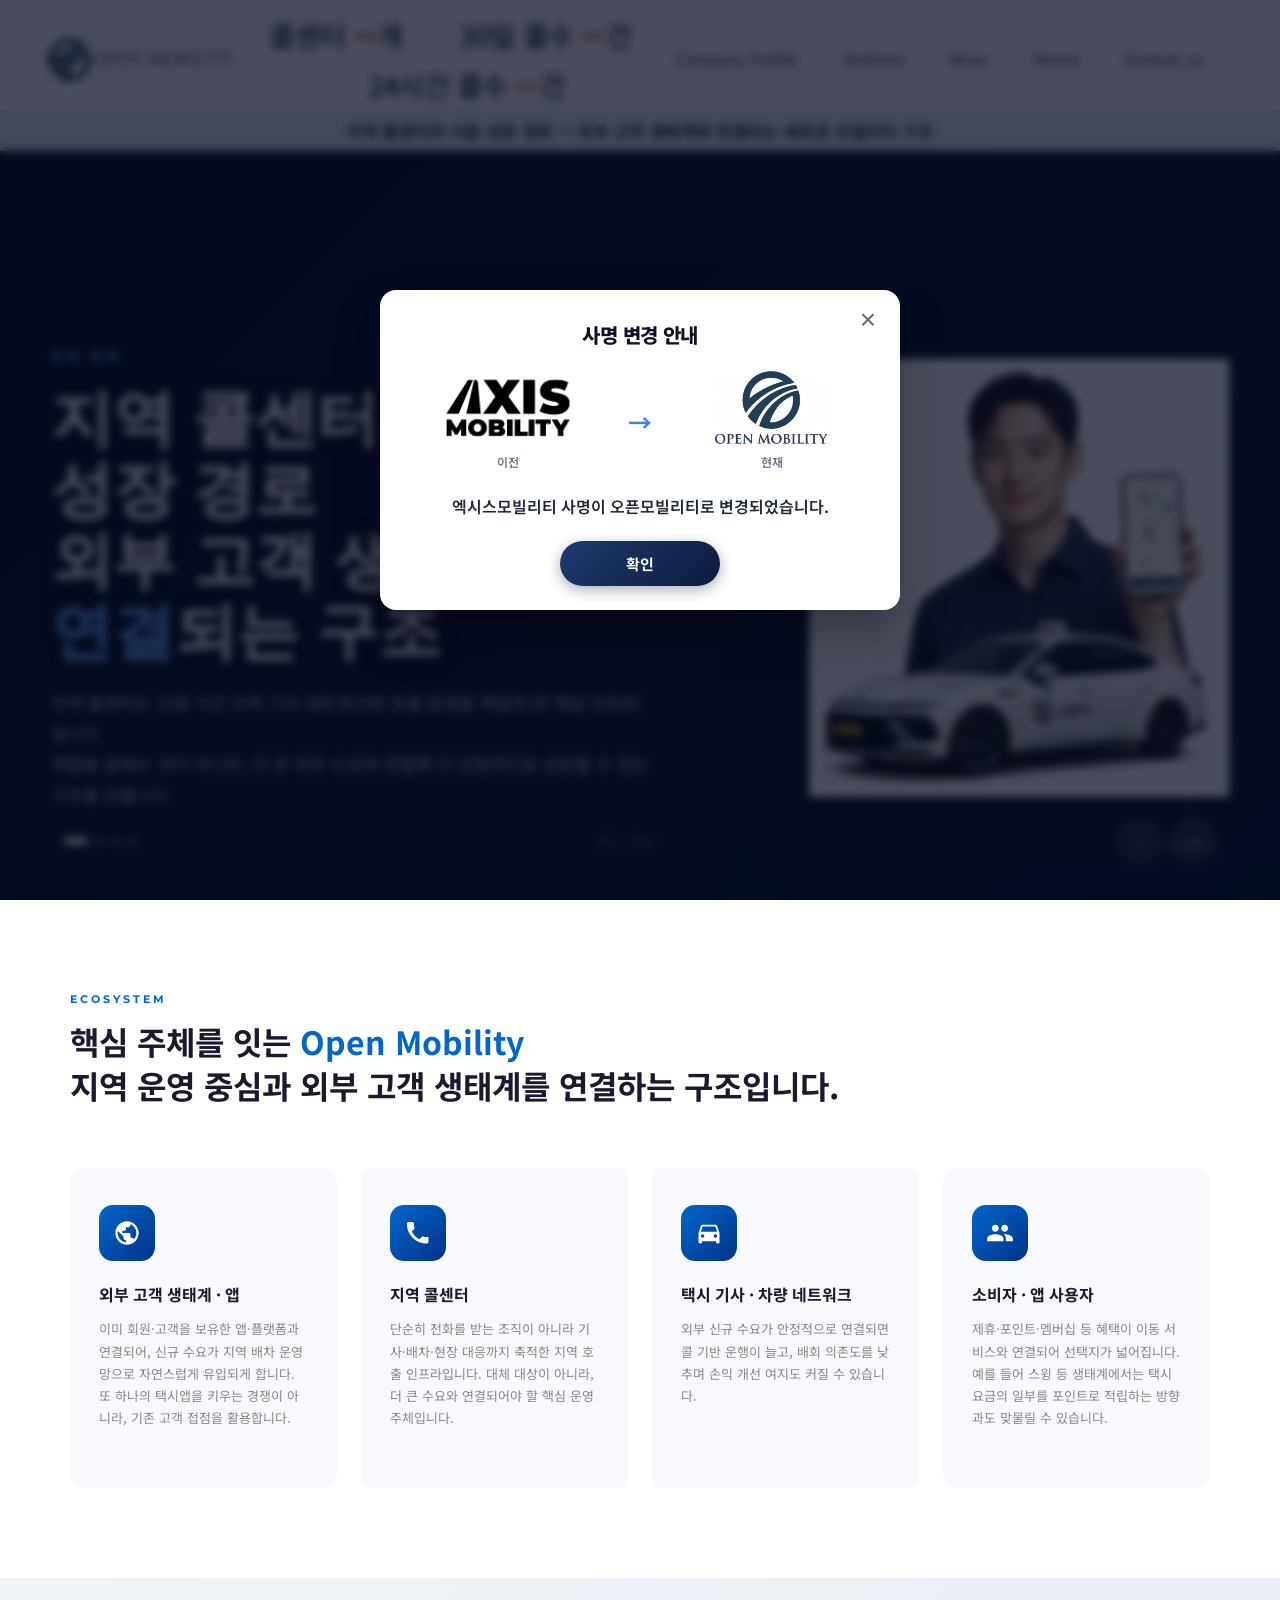
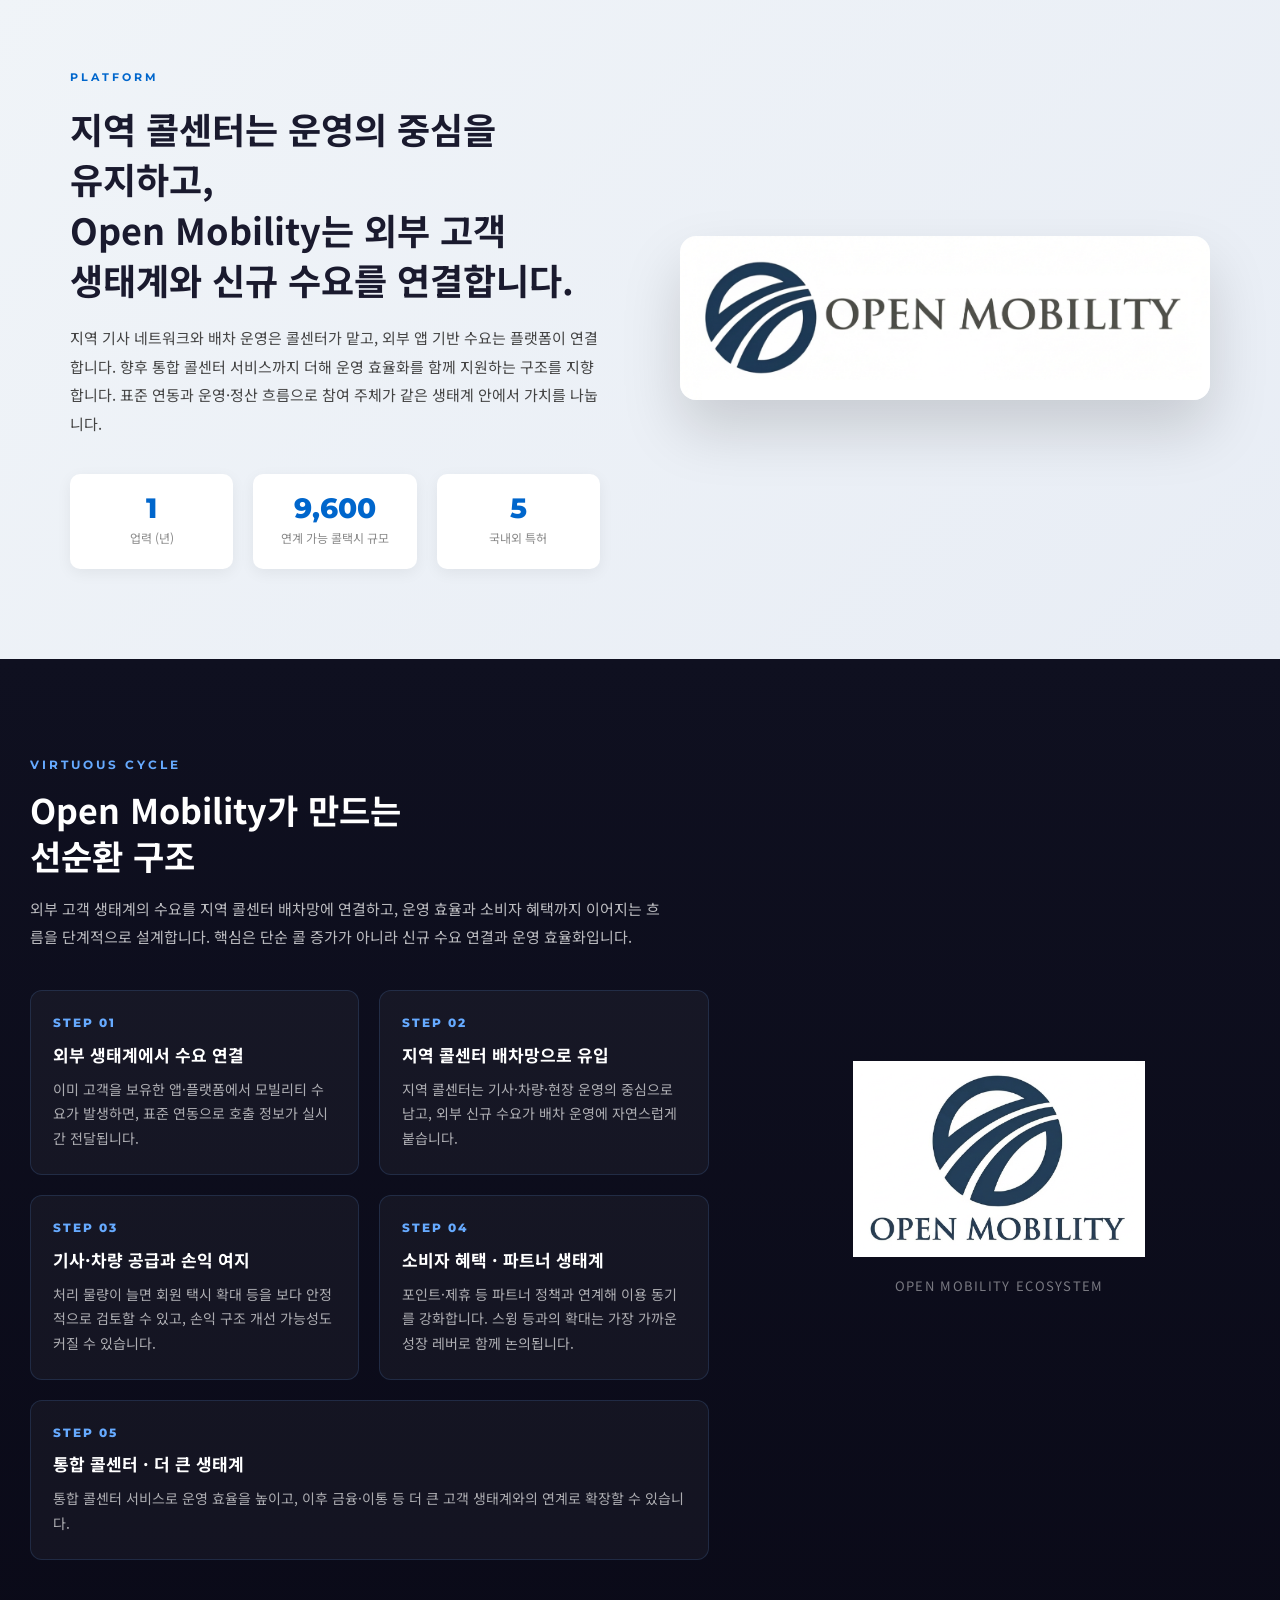
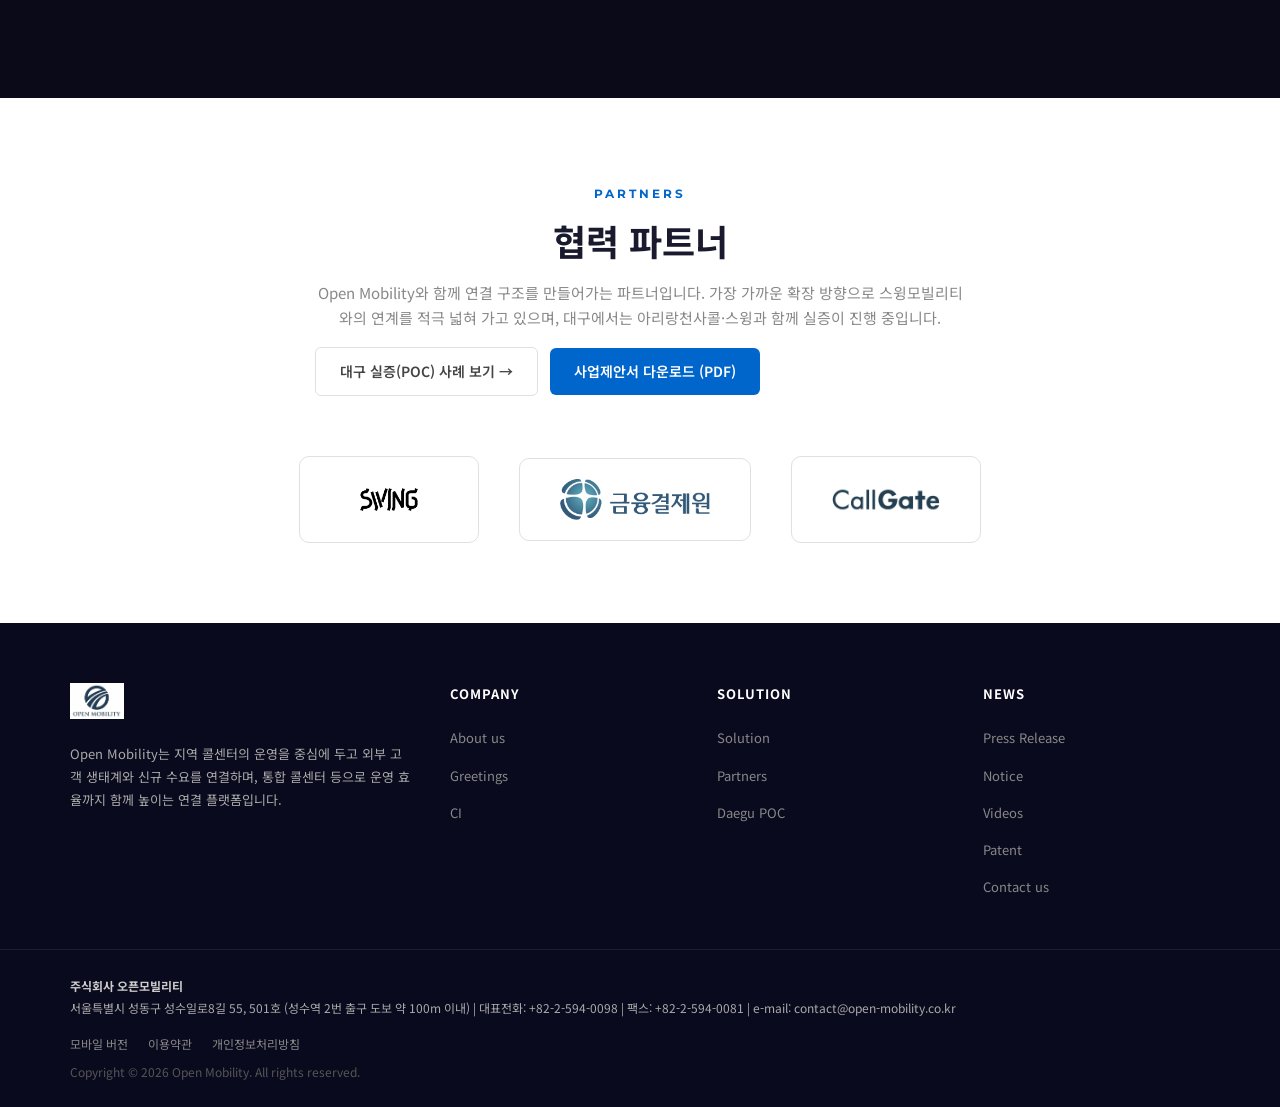
==== index.html @ 8fd270f6 "chore: bump style.css cache query to force refresh (20260420verifyRefresh) Made-with: Cursor" ====
<!DOCTYPE html>
<html lang="ko">
<head>
  <meta charset="UTF-8">
  <meta name="naver-site-verification" content="0b1cf3f593bffd3254e7823a9120b3bff90a3ee5">
  <meta name="viewport" content="width=device-width, initial-scale=1.0, viewport-fit=cover">
  <script src="js/mobile-redirect.js?v=20260412biz1"></script>
  <script src="js/force-https.js"></script>
  <title>Open Mobility — 지역 콜센터의 다음 성장 경로, 외부 고객 생태계와 연결하는 모빌리티 구조</title>
  <meta name="description" content="Open Mobility는 지역 콜센터의 운영을 중심에 두고 외부 고객 생태계와 신규 수요를 연결하며, 통합 콜센터 등으로 운영 효율까지 함께 높이는 연결 플랫폼입니다.">
  <link rel="stylesheet" href="css/style.css?v=20260420verifyRefresh">
</head>
<body class="page-home" data-stats-api-url="">
  <!-- 한글 단일 사이트: KOR/CN 언어 전환 UI 없음 (캐시된 구버전 보이면 강력 새로고침) -->

  <!-- ===== HEADER ===== -->
  <header id="header">
    <div class="header-inner">
      <div class="header-logo">
        <a href="index.html" class="logo-link">
          <img src="images/logo2.png" alt="Open Mobility" class="header-logo-img" width="360" height="76">
        </a>
      </div>

      <div class="header-stats" role="status" aria-live="polite">
        <span class="header-stats__line">콜센터 <span class="header-stats__num js-stat-callcenters">—</span>개</span>
        <span class="header-stats__sep" aria-hidden="true">·</span>
        <span class="header-stats__line">30일 콜수 <span class="header-stats__num js-stat-calls-30d">—</span>건</span>
        <span class="header-stats__sep" aria-hidden="true">·</span>
        <span class="header-stats__line">24시간 콜수 <span class="header-stats__num js-stat-calls-24h">—</span>건</span>
      </div>

      <nav class="header-nav">
        <div class="nav-item">
          <a href="company/about.html">Company Profile</a>
          <div class="dropdown">
            <a href="company/about.html">About us</a>
            <a href="company/greetings.html">Greetings</a>
            <a href="company/ci.html">CI</a>
          </div>
        </div>
        <div class="nav-item">
          <a href="business/solution.html">Solution</a>
          <div class="dropdown">
            <a href="business/solution.html">Solution</a>
            <a href="business/partners.html">Partners</a>
            <a href="business/daegu-poc.html">Daegu POC</a>
          </div>
        </div>
        <div class="nav-item">
          <a href="news/press-release.html">News</a>
          <div class="dropdown">
            <a href="news/press-release.html">Press Release</a>
            <a href="news/notice.html">Notice</a>
            <a href="news/videos.html">Videos</a>
          </div>
        </div>
        <div class="nav-item">
          <a href="patent/patent.html">Patent</a>
          <div class="dropdown">
            <a href="patent/patent.html">Patent</a>
          </div>
        </div>
        <div class="nav-item">
          <a href="service/contact.html">Contact us</a>
          <div class="dropdown">
            <a href="service/contact.html">Contact us</a>
          </div>
        </div>
      </nav>

      <div class="hamburger" id="hamburger" aria-label="메뉴">
        <span></span><span></span><span></span>
      </div>
    </div>

    <!-- 메인: 핵심 메시지 — 필요 시 배너 문구만 교체 -->
    <div class="announcement-bar" role="region" aria-label="핵심 메시지">
      <div class="announcement-bar-inner">
        <h1 class="announcement-bar-title">지역 콜센터의 다음 성장 경로 — 외부 고객 생태계와 연결되는 새로운 모빌리티 구조</h1>
      </div>
    </div>
  </header>

  <!-- Mobile Menu -->
  <div class="mobile-menu" id="mobileMenu">
    <div class="mobile-nav-item">
      <a href="company/about.html">Company Profile</a>
      <div class="mobile-dropdown">
        <a href="company/about.html">About us</a>
        <a href="company/greetings.html">Greetings</a>
        <a href="company/ci.html">CI</a>
      </div>
    </div>
    <div class="mobile-nav-item">
      <a href="business/solution.html">Solution</a>
      <div class="mobile-dropdown">
        <a href="business/solution.html">Solution</a>
        <a href="business/partners.html">Partners</a>
        <a href="business/daegu-poc.html">Daegu POC</a>
      </div>
    </div>
    <div class="mobile-nav-item">
      <a href="news/press-release.html">News</a>
      <div class="mobile-dropdown">
        <a href="news/press-release.html">Press Release</a>
        <a href="news/notice.html">Notice</a>
        <a href="news/videos.html">Videos</a>
      </div>
    </div>
    <div class="mobile-nav-item">
      <a href="patent/patent.html">Patent</a>
    </div>
    <div class="mobile-nav-item">
      <a href="service/contact.html">Contact us</a>
    </div>
  </div>

  <!-- 메인 히어로 (상단 여백은 --site-header-offset 으로 헤더 전체 높이만큼) -->
  <div class="home-top-block">
  <!-- ===== HERO SLIDER ===== -->
  <section class="hero-slider" id="hero">

    <div class="hero-slide active" style="background: linear-gradient(135deg, #050a1e 0%, #0d1b3e 50%, #0a2050 100%);">
      <div class="hero-slide-inner">
        <div class="hero-slide-content">
          <div class="slide-label">성장 경로</div>
          <h2>지역 콜센터의 다음 성장 경로<br>외부 고객 생태계와 <em>연결</em>되는 구조</h2>
          <p>지역 콜센터는 오랜 기간 지역 기사 네트워크와 호출 운영을 책임져 온 핵심 인프라입니다.<br>역할을 없애는 것이 아니라, 더 큰 외부 수요와 연결해 더 안정적으로 성장할 수 있는 구조를 만듭니다.</p>
        </div>
        <figure class="hero-slide-visual" aria-hidden="true">
          <img src="images/main-brand-visual.png" alt="" width="520" height="360" fetchpriority="high" decoding="async">
        </figure>
      </div>
    </div>

    <div class="hero-slide" style="background: linear-gradient(135deg, #0a1a3e 0%, #102060 50%, #0a1540 100%);">
      <div class="hero-slide-inner">
        <div class="hero-slide-content">
          <div class="slide-label">시장 환경</div>
          <h2>신규 승객 유입 <em>경로</em>가<br>바뀌고 있습니다</h2>
          <p>대형 플랫폼 중심으로 승객 유입이 집중되는 흐름 속에서,<br>지역 콜센터의 과제는 운영 역량 자체보다 외부 신규 수요와 연결되는 경로를 확보하는 일입니다.</p>
        </div>
        <figure class="hero-slide-visual" aria-hidden="true">
          <img src="images/main-brand-visual.png" alt="" width="520" height="360" loading="lazy" decoding="async">
        </figure>
      </div>
    </div>

    <div class="hero-slide" style="background: linear-gradient(135deg, #0d1030 0%, #1a1050 50%, #0d0a30 100%);">
      <div class="hero-slide-inner">
        <div class="hero-slide-content">
          <div class="slide-label">연결 구조</div>
          <h2>또 하나의 호출앱이 아니라<br><em>연결 구조</em>가 필요합니다</h2>
          <p>지역 콜센터는 여전히 지역 운영의 중심입니다.<br>자체 앱 경쟁이 아니라, 이미 고객을 보유한 외부 생태계와 연결되어 수요가 배차 운영망으로 유입되는 것이 핵심입니다.</p>
        </div>
        <figure class="hero-slide-visual" aria-hidden="true">
          <img src="images/main-brand-visual.png" alt="" width="520" height="360" loading="lazy" decoding="async">
        </figure>
      </div>
    </div>

    <div class="hero-slide" style="background: linear-gradient(135deg, #051428 0%, #0a2a48 50%, #051428 100%);">
      <div class="hero-slide-inner">
        <div class="hero-slide-content">
          <div class="slide-label">실증 · 확장</div>
          <h2>이미 대구에서 <em>움직이기</em><br>시작했습니다</h2>
          <p>Open Mobility는 지역 콜센터를 대체하지 않습니다. 대구에서는 아리랑천사콜·스윙모빌리티와 함께 실증이 진행 중이며,<br>가까운 확장으로 스윙과의 연계를 넓혀 갑니다.</p>
        </div>
        <figure class="hero-slide-visual" aria-hidden="true">
          <img src="images/main-brand-visual.png" alt="" width="520" height="360" loading="lazy" decoding="async">
        </figure>
      </div>
    </div>

    <!-- Controls -->
    <div class="hero-controls">
      <div class="hero-pagination">
        <div class="hero-dot active"></div>
        <div class="hero-dot"></div>
        <div class="hero-dot"></div>
        <div class="hero-dot"></div>
      </div>
      <div class="hero-counter">01 / 04</div>
      <div class="hero-nav">
        <button class="hero-prev" aria-label="이전">&#8592;</button>
        <button class="hero-next" aria-label="다음">&#8594;</button>
      </div>
    </div>

    <div class="scroll-indicator">
      <div class="arrow"></div>
      <span>Scroll</span>
    </div>
  </section>
  </div>

  <!-- ===== FEATURE SECTION ===== -->
  <section class="feature-section">
    <div class="container">
      <div class="feature-heading fade-up">
        <div class="en-title">Ecosystem</div>
        <h2>핵심 주체를 잇는 <strong>Open Mobility</strong><br>지역 운영 중심과 외부 고객 생태계를 연결하는 구조입니다.</h2>
      </div>

      <div class="feature-slides">

        <div class="feature-card fade-up">
          <div class="icon">
            <svg viewBox="0 0 24 24" xmlns="http://www.w3.org/2000/svg">
              <path d="M12 2C6.48 2 2 6.48 2 12s4.48 10 10 10 10-4.48 10-10S17.52 2 12 2zm-1 17.93c-3.95-.49-7-3.85-7-7.93 0-.62.08-1.21.21-1.79L9 15v1c0 1.1.9 2 2 2v1.93zm6.9-2.54c-.26-.81-1-1.39-1.9-1.39h-1v-3c0-.55-.45-1-1-1H8v-2h2c.55 0 1-.45 1-1V7h2c1.1 0 2-.9 2-2v-.41c2.93 1.19 5 4.06 5 7.41 0 2.08-.8 3.97-2.1 5.39z"/>
            </svg>
          </div>
          <h3>외부 고객 생태계 · 앱</h3>
          <p>이미 회원·고객을 보유한 앱·플랫폼과 연결되어, 신규 수요가 지역 배차 운영망으로 자연스럽게 유입되게 합니다. 또 하나의 택시앱을 키우는 경쟁이 아니라, 기존 고객 접점을 활용합니다.</p>
        </div>

        <div class="feature-card fade-up">
          <div class="icon">
            <svg viewBox="0 0 24 24" xmlns="http://www.w3.org/2000/svg">
              <path d="M20 15.5c-1.25 0-2.45-.2-3.57-.57-.35-.11-.74-.03-1.02.24l-2.2 2.2c-2.83-1.44-5.15-3.75-6.59-6.59l2.2-2.21c.28-.26.36-.65.25-1C8.7 6.45 8.5 5.25 8.5 4c0-.83-.67-1.5-1.5-1.5H4c-.83 0-1.5.67-1.5 1.5 0 9.39 7.61 17 17 17 .83 0 1.5-.67 1.5-1.5v-3c0-.83-.67-1.5-1.5-1.5z"/>
            </svg>
          </div>
          <h3>지역 콜센터</h3>
          <p>단순히 전화를 받는 조직이 아니라 기사·배차·현장 대응까지 축적한 지역 호출 인프라입니다. 대체 대상이 아니라, 더 큰 수요와 연결되어야 할 핵심 운영 주체입니다.</p>
        </div>

        <div class="feature-card fade-up">
          <div class="icon">
            <svg viewBox="0 0 24 24" xmlns="http://www.w3.org/2000/svg">
              <path d="M18.92 6.01C18.72 5.42 18.16 5 17.5 5h-11c-.66 0-1.21.42-1.42 1.01L3 12v8c0 .55.45 1 1 1h1c.55 0 1-.45 1-1v-1h12v1c0 .55.45 1 1 1h1c.55 0 1-.45 1-1v-8l-2.08-5.99zM6.5 16c-.83 0-1.5-.67-1.5-1.5S5.67 13 6.5 13s1.5.67 1.5 1.5S7.33 16 6.5 16zm11 0c-.83 0-1.5-.67-1.5-1.5s.67-1.5 1.5-1.5 1.5.67 1.5 1.5-.67 1.5-1.5 1.5zM5 11l1.5-4.5h11L19 11H5z"/>
            </svg>
          </div>
          <h3>택시 기사 · 차량 네트워크</h3>
          <p>외부 신규 수요가 안정적으로 연결되면 콜 기반 운행이 늘고, 배회 의존도를 낮추며 손익 개선 여지도 커질 수 있습니다.</p>
        </div>

        <div class="feature-card fade-up">
          <div class="icon">
            <svg viewBox="0 0 24 24" xmlns="http://www.w3.org/2000/svg">
              <path d="M16 11c1.66 0 2.99-1.34 2.99-3S17.66 5 16 5c-1.66 0-3 1.34-3 3s1.34 3 3 3zm-8 0c1.66 0 2.99-1.34 2.99-3S9.66 5 8 5C6.34 5 5 6.34 5 8s1.34 3 3 3zm0 2c-2.33 0-7 1.17-7 3.5V19h14v-2.5c0-2.33-4.67-3.5-7-3.5zm8 0c-.29 0-.62.02-.97.05 1.16.84 1.97 1.97 1.97 3.45V19h6v-2.5c0-2.33-4.67-3.5-7-3.5z"/>
            </svg>
          </div>
          <h3>소비자 · 앱 사용자</h3>
          <p>제휴·포인트·멤버십 등 혜택이 이동 서비스와 연결되어 선택지가 넓어집니다. 예를 들어 스윙 등 생태계에서는 택시 요금의 일부를 포인트로 적립하는 방향과도 맞물릴 수 있습니다.</p>
        </div>

        <div class="feature-card fade-up">
          <div class="icon">
            <svg viewBox="0 0 24 24" xmlns="http://www.w3.org/2000/svg">
              <path d="M11.8 10.9c-2.27-.59-3-1.2-3-2.15 0-1.09 1.01-1.85 2.7-1.85 1.78 0 2.44.85 2.5 2.1h2.21c-.07-1.72-1.12-3.3-3.21-3.81V3h-3v2.16c-1.94.42-3.5 1.68-3.5 3.61 0 2.31 1.91 3.46 4.7 4.13 2.5.6 3 1.48 3 2.41 0 .69-.49 1.79-2.7 1.79-2.06 0-2.87-.92-2.98-2.1h-2.2c.12 2.19 1.76 3.42 3.68 3.83V21h3v-2.15c1.95-.37 3.5-1.5 3.5-3.55 0-2.84-2.43-3.81-4.7-4.4z"/>
            </svg>
          </div>
          <h3>금융 · 이통사 (다음 단계)</h3>
          <p>금융은 생활형 결제·혜택 접점을, 이통사는 대규모 회원·포인트와 실제 소비를 잇는 서비스를 필요로 합니다. 택시는 그 연결에 적합한 생활형 서비스로, 스윙과의 확대 이후 더 큰 생태계로 확장할 수 있습니다.</p>
        </div>

      </div>
    </div>
  </section>

  <!-- ===== INFO SECTION ===== -->
  <section class="info-section">
    <div class="container">
      <div class="info-grid">
        <div class="info-content fade-up">
          <div class="label">Platform</div>
          <h2>지역 콜센터는 운영의 중심을 유지하고,<br>Open Mobility는 외부 고객 생태계와 신규 수요를 연결합니다.</h2>
          <p>지역 기사 네트워크와 배차 운영은 콜센터가 맡고, 외부 앱 기반 수요는 플랫폼이 연결합니다. 향후 통합 콜센터 서비스까지 더해 운영 효율화를 함께 지원하는 구조를 지향합니다. 표준 연동과 운영·정산 흐름으로 참여 주체가 같은 생태계 안에서 가치를 나눕니다.</p>

          <div class="info-stats">
            <div class="stat-item">
              <div class="num" data-target="4">0</div>
              <div class="stat-label">업력 (년)</div>
            </div>
            <div class="stat-item">
              <div class="num" data-target="24000">0</div>
              <div class="stat-label">연계 가능 콜택시 규모</div>
            </div>
            <div class="stat-item">
              <div class="num" data-target="14">0</div>
              <div class="stat-label">국내외 특허</div>
            </div>
          </div>
        </div>

        <div class="info-image fade-up">
          <img src="images/main/msec03-img.png"
               alt="Open Mobility 플랫폼 연동 개요"
               loading="lazy"
               onerror="this.onerror=null;this.src='images/logo2.png';">
        </div>
      </div>
    </div>
  </section>

  <!-- ===== 선순환 구조 ===== -->
  <section class="cycle-section">
    <div class="container">
      <div class="esg-grid cycle-layout">
        <div class="fade-up">
          <div class="label">Virtuous cycle</div>
          <h2>Open Mobility가 만드는<br>선순환 구조</h2>
          <p class="lead">외부 고객 생태계의 수요를 지역 콜센터 배차망에 연결하고, 운영 효율과 소비자 혜택까지 이어지는 흐름을 단계적으로 설계합니다. 핵심은 단순 콜 증가가 아니라 신규 수요 연결과 운영 효율화입니다.</p>

          <div class="cycle-grid">
            <div class="cycle-card">
              <div class="step-num">STEP 01</div>
              <h3>외부 생태계에서 수요 연결</h3>
              <p>이미 고객을 보유한 앱·플랫폼에서 모빌리티 수요가 발생하면, 표준 연동으로 호출 정보가 실시간 전달됩니다.</p>
            </div>
            <div class="cycle-card">
              <div class="step-num">STEP 02</div>
              <h3>지역 콜센터 배차망으로 유입</h3>
              <p>지역 콜센터는 기사·차량·현장 운영의 중심으로 남고, 외부 신규 수요가 배차 운영에 자연스럽게 붙습니다.</p>
            </div>
            <div class="cycle-card">
              <div class="step-num">STEP 03</div>
              <h3>기사·차량 공급과 손익 여지</h3>
              <p>처리 물량이 늘면 회원 택시 확대 등을 보다 안정적으로 검토할 수 있고, 손익 구조 개선 가능성도 커질 수 있습니다.</p>
            </div>
            <div class="cycle-card">
              <div class="step-num">STEP 04</div>
              <h3>소비자 혜택 · 파트너 생태계</h3>
              <p>포인트·제휴 등 파트너 정책과 연계해 이용 동기를 강화합니다. 스윙 등과의 확대는 가장 가까운 성장 레버로 함께 논의됩니다.</p>
            </div>
            <div class="cycle-card cycle-card--full">
              <div class="step-num">STEP 05</div>
              <h3>통합 콜센터 · 더 큰 생태계</h3>
              <p>통합 콜센터 서비스로 운영 효율을 높이고, 이후 금융·이통 등 더 큰 고객 생태계와의 연계로 확장할 수 있습니다.</p>
            </div>
          </div>
        </div>

        <div class="cycle-aside fade-up">
          <div class="cycle-logo-wrap">
            <img class="cycle-section-logo-img" src="images/logo1.png" alt="Open Mobility 로고" loading="lazy" decoding="async">
            <div class="cycle-tagline">OPEN MOBILITY ECOSYSTEM</div>
          </div>
        </div>
      </div>
    </div>
  </section>

  <!-- ===== PARTNERS SECTION ===== -->
  <section class="partners-section">
    <div class="container">
      <div class="section-title fade-up">
        <div class="label">Partners</div>
        <h2>협력 파트너</h2>
        <p>Open Mobility와 함께 연결 구조를 만들어가는 파트너입니다. 가장 가까운 확장 방향으로 스윙모빌리티와의 연계를 적극 넓혀 가고 있으며, 대구에서는 아리랑천사콜·스윙과 함께 실증이 진행 중입니다.</p>
        <p style="margin-top:16px;display:flex;flex-wrap:wrap;gap:12px;align-items:center;">
          <a href="business/daegu-poc.html" class="btn btn-outline" style="display:inline-block;">대구 실증(POC) 사례 보기 →</a>
          <a href="downloads/open_mobility_partnership_proposal.pdf" class="btn btn-primary" style="display:inline-block;" download="open_mobility_partnership_proposal.pdf">사업제안서 다운로드 (PDF)</a>
        </p>
      </div>

      <div class="partners-grid">
        <div class="partner-item fade-up">
          <img src="images/partners/partner-swing.png"
               alt="SWING"
               onerror="this.style.display='none'; this.parentElement.innerHTML='<span style=\'font-family:Montserrat,sans-serif;font-weight:800;font-size:20px;color:#333;\'>SWING</span>'">
        </div>
        <div class="partner-item fade-up">
          <img src="images/partners/partner-kftc.png"
               alt="금융결제원"
               onerror="this.style.display='none'; this.parentElement.innerHTML='<span style=\'font-size:14px;font-weight:700;color:#333;\'>금융결제원</span>'">
        </div>
        <div class="partner-item fade-up">
          <img src="images/partners/partner-callgate.png"
               alt="콜게이트"
               onerror="this.style.display='none'; this.parentElement.innerHTML='<span style=\'font-size:14px;font-weight:700;color:#333;\'>콜게이트</span>'">
        </div>
      </div>
    </div>
  </section>

  <!-- ===== FOOTER ===== -->
  <footer id="footer">
    <div class="footer-main">
      <div class="container">
        <div class="footer-grid">
          <div class="footer-brand">
            <a href="index.html" class="footer-logo-link">
              <img src="images/logo1.png" alt="Open Mobility" class="footer-logo-img" width="160" height="36">
            </a>
            <p>Open Mobility는 지역 콜센터의 운영을 중심에 두고 외부 고객 생태계와 신규 수요를 연결하며, 통합 콜센터 등으로 운영 효율까지 함께 높이는 연결 플랫폼입니다.</p>
          </div>
          <div class="footer-col">
            <h4>Company</h4>
            <ul>
              <li><a href="company/about.html">About us</a></li>
              <li><a href="company/greetings.html">Greetings</a></li>
              <li><a href="company/ci.html">CI</a></li>
            </ul>
          </div>
          <div class="footer-col">
            <h4>Solution</h4>
            <ul>
              <li><a href="business/solution.html">Solution</a></li>
              <li><a href="business/partners.html">Partners</a></li>
              <li><a href="business/daegu-poc.html">Daegu POC</a></li>
            </ul>
          </div>
          <div class="footer-col">
            <h4>News</h4>
            <ul>
              <li><a href="news/press-release.html">Press Release</a></li>
              <li><a href="news/notice.html">Notice</a></li>
              <li><a href="news/videos.html">Videos</a></li>
              <li><a href="patent/patent.html">Patent</a></li>
              <li><a href="service/contact.html">Contact us</a></li>
            </ul>
          </div>
        </div>
      </div>
    </div>

    <div class="footer-bottom">
      <div class="container">
        <div class="footer-bottom-inner">
          <div class="footer-info">
            <strong>주식회사 오픈모빌리티</strong><br>
            서울특별시 성동구 성수일로8길 55, 501호 (성수역 2번 출구 도보 약 100m 이내) | 대표전화: +82-2-594-0098 | 팩스: +82-2-594-0081 | e-mail: contact@open-mobility.co.kr
          </div>
          <div>
            <div class="footer-links">
              <a href="m/index.html">모바일 버전</a>
              <a href="#">이용약관</a>
              <a href="#">개인정보처리방침</a>
            </div>
            <div class="footer-copy">Copyright © 2026 Open Mobility. All rights reserved.</div>
          </div>
        </div>
      </div>
    </div>
  </footer>

  <!-- 사명 변경 안내 (세션당 1회) -->
  <div id="rebrandModal" class="rebrand-modal" aria-hidden="true" role="dialog" aria-modal="true" aria-labelledby="rebrandModalTitle">
    <div class="rebrand-modal__backdrop" tabindex="-1"></div>
    <div class="rebrand-modal__dialog">
      <button type="button" class="rebrand-modal__close" aria-label="닫기">&times;</button>
      <h2 id="rebrandModalTitle" class="rebrand-modal__title">사명 변경 안내</h2>
      <div class="rebrand-modal__logos">
        <div class="rebrand-modal__logo-cell">
          <img src="images/logos/axis_logo_black.png" alt="Axis Mobility (이전 사명)" width="200" height="80" loading="eager" decoding="async">
          <span class="rebrand-modal__logo-caption">이전</span>
        </div>
        <span class="rebrand-modal__arrow" aria-hidden="true">→</span>
        <div class="rebrand-modal__logo-cell">
          <img src="images/logos/open-mobility_logo1.png" alt="Open Mobility" width="200" height="80" loading="eager" decoding="async">
          <span class="rebrand-modal__logo-caption">현재</span>
        </div>
      </div>
      <p class="rebrand-modal__text">엑시스모빌리티 사명이 오픈모빌리티로 변경되었습니다.</p>
      <button type="button" class="rebrand-modal__confirm">확인</button>
    </div>
  </div>

  <script src="js/header-stats.js?v=20260123stats3"></script>
  <script src="js/main.js?v=20260123stats3"></script>
</body>
</html>
---- css/style.css ----
/* =============================================
   Open Mobility - Global Styles
   ============================================= */

@import url('https://fonts.googleapis.com/css2?family=Noto+Sans+KR:wght@300;400;500;700;900&family=Montserrat:wght@300;400;500;600;700;800;900&display=swap');

:root {
  --primary: #1a1a2e;
  --accent: #0066cc;
  --accent2: #004499;
  --white: #ffffff;
  --light-gray: #f5f5f5;
  --gray: #888888;
  --dark-gray: #333333;
  --text: #444444;
  --border: #e0e0e0;
  --header-height: 100px;
  /* 메인 핵심 메시지 띠 · 서브페이지 page-banner 공통 톤 */
  --title-strip-bg: linear-gradient(180deg, #e9f0f8 0%, #dde6f2 100%);
  --title-strip-edge: rgba(26, 42, 74, 0.1);
  --title-strip-shadow: inset 0 1px 0 rgba(255, 255, 255, 0.55), 0 1px 0 rgba(0, 51, 102, 0.06);
}

/* 메인 전용: 화이트 헤더에서 통계·라벨 대비 (숫자는 진한 레드) */
.page-home {
  --header-stats-label: #2d343c;
  --header-stats-num: #ad1414;
  --header-stats-sep: rgba(110, 48, 44, 0.45);
}

* {
  margin: 0;
  padding: 0;
  box-sizing: border-box;
}

html {
  scroll-behavior: smooth;
  /* Windows 125% 등 배율에서 뷰포트·폰트 보정 */
  -webkit-text-size-adjust: 100%;
  text-size-adjust: 100%;
}

body {
  font-family: 'Noto Sans KR', sans-serif;
  color: var(--text);
  line-height: 1.7;
  overflow-x: hidden;
}

/* 한글 제목·부제: 어절 단위 줄바꿈, 한 글자만 다음 줄로 넘어가는 현상 완화 */
h1,
h2,
h3,
.page-banner h1,
.hero-slide-content h2,
.feature-heading h2,
.info-content h2,
.section-title h2,
.cycle-section h2,
.greetings-section .section-title h2 {
  word-break: keep-all;
  line-break: strict;
  overflow-wrap: break-word;
}

.page-banner p,
.info-content .lead,
.greetings-body p {
  word-break: keep-all;
  overflow-wrap: break-word;
}

/* 조사 등 짧은 덩어리를 한 줄에 묶을 때 (예: ~에게) */
.keep-line {
  display: inline-block;
  white-space: nowrap;
  max-width: 100%;
}

a {
  text-decoration: none;
  color: inherit;
}

ul, ol {
  list-style: none;
}

img {
  max-width: 100%;
  height: auto;
  display: block;
}

.container {
  max-width: 1200px;
  margin: 0 auto;
  padding: 0 30px;
}

.container-wide {
  max-width: 1400px;
  margin: 0 auto;
  padding: 0 30px;
}

/* =============================================
   HEADER
   ============================================= */

#header {
  position: fixed;
  top: 0;
  left: 0;
  width: 100%;
  height: var(--header-height);
  z-index: 1000;
  background: transparent;
  transition: background 0.3s ease, box-shadow 0.3s ease;
}

/* 스크롤 시: 서브페이지 전용(메인은 .page-home 규칙이 우선) */
#header.scrolled:not(.page-header) {
  background: rgba(10, 10, 30, 0.97);
  box-shadow: 0 2px 20px rgba(0, 0, 0, 0.3);
}

/* 서브페이지 헤더: 메인과 동일 화이트 톤 */
#header.page-header {
  background: #fff;
  box-shadow: 0 1px 0 rgba(0, 0, 0, 0.06), 0 4px 14px rgba(0, 0, 0, 0.06);
}

#header.page-header.scrolled {
  background: rgba(255, 255, 255, 0.97);
  box-shadow: 0 1px 0 rgba(0, 0, 0, 0.08), 0 8px 24px rgba(0, 0, 0, 0.08);
}

/* 메인(index): 헤더(메뉴+사명 배너)를 한 블록으로 고정 — 히어로와 겹치지 않음 */
.page-home #header {
  display: flex;
  flex-direction: column;
  align-items: stretch;
  height: auto;
  min-height: var(--header-height);
  background: #fff;
  box-shadow: 0 1px 0 rgba(0, 0, 0, 0.06), 0 4px 14px rgba(0, 0, 0, 0.06);
  /* 고배율(125% 등)·노치: 상단이 뷰포트에 딱 붙어 잘리는 현상 완화 */
  padding-top: max(10px, env(safe-area-inset-top, 0px));
  box-sizing: border-box;
}

.page-home #header.scrolled {
  background: rgba(255, 255, 255, 0.97);
  box-shadow: 0 1px 0 rgba(0, 0, 0, 0.08), 0 8px 24px rgba(0, 0, 0, 0.08);
}

.page-home #header .header-inner {
  flex: 0 0 auto;
  display: grid;
  grid-template-columns: auto minmax(0, 1fr) auto auto;
  align-items: center;
  gap: 10px 16px;
  height: auto;
  min-height: var(--header-height);
  padding: 0 clamp(16px, 3vw, 40px);
  border-bottom: 1px solid rgba(0, 0, 0, 0.07);
}

.page-home #header .announcement-bar {
  flex: 0 0 auto;
}

.header-inner {
  display: flex;
  align-items: center;
  justify-content: space-between;
  height: var(--header-height);
  padding: 0 40px;
}

.header-logo a {
  display: flex;
  align-items: center;
  gap: 10px;
}

.header-logo img {
  height: 76px;
}

.header-logo .logo-link {
  display: flex;
  align-items: center;
}

.header-logo .header-logo-img {
  height: 76px;
  width: auto;
  max-width: min(360px, 42vw);
  display: block;
  object-fit: contain;
}

.header-logo .logo-text {
  font-family: 'Montserrat', sans-serif;
  font-size: 18px;
  font-weight: 800;
  color: #fff;
  letter-spacing: 1px;
}

/* 메인 헤더: 콜센터·30일·24시간 통계 (숫자만 API로 갱신) */
.header-stats {
  display: flex;
  flex-wrap: wrap;
  align-items: center;
  justify-content: center;
  gap: 0.7rem 1.5rem;
  min-width: 0;
  font-size: clamp(22px, 2.2vw, 30px);
  font-weight: 600;
  color: var(--header-stats-label);
  letter-spacing: -0.02em;
  line-height: 1.35;
}

.header-stats__sep {
  color: var(--header-stats-sep);
  user-select: none;
}

.header-stats__line {
  white-space: nowrap;
}

.header-stats__num {
  font-variant-numeric: tabular-nums;
  font-weight: 800;
  color: var(--header-stats-num);
}

@media (max-width: 768px) {
  .page-home .header-inner .header-stats {
    display: none;
  }
}

/* 화이트 헤더 — 내비·햄버거는 짙은 톤 (메인·서브 공통) */
.page-home .header-nav .nav-item > a,
#header.page-header .header-nav .nav-item > a {
  color: var(--primary);
}

.page-home .header-nav .nav-item > a:hover,
#header.page-header .header-nav .nav-item > a:hover {
  color: var(--accent);
}

.page-home .hamburger span,
#header.page-header .hamburger span {
  background: var(--primary);
}

/* Navigation */
.header-nav {
  display: flex;
  align-items: center;
  gap: 0;
}

.nav-item {
  position: relative;
}

.nav-item > a {
  display: flex;
  align-items: center;
  height: var(--header-height);
  padding: 0 22px;
  color: #fff;
  font-size: 14px;
  font-weight: 500;
  letter-spacing: 0.5px;
  transition: color 0.2s;
  white-space: nowrap;
}

.nav-item > a:hover {
  color: #66aaff;
}

.nav-item:hover .dropdown {
  opacity: 1;
  visibility: visible;
  transform: translateY(0);
}

.dropdown {
  position: absolute;
  top: 100%;
  left: 0;
  min-width: 160px;
  background: rgba(10, 10, 30, 0.97);
  border-top: 2px solid var(--accent);
  opacity: 0;
  visibility: hidden;
  transform: translateY(-8px);
  transition: all 0.25s ease;
  z-index: 100;
}

.dropdown a {
  display: block;
  padding: 12px 20px;
  color: #ccc;
  font-size: 13px;
  font-weight: 400;
  transition: color 0.2s, background 0.2s;
  border-bottom: 1px solid rgba(255,255,255,0.05);
}

.dropdown a:hover {
  color: #fff;
  background: rgba(255,255,255,0.08);
}

/* Mobile Hamburger */
.hamburger {
  display: none;
  flex-direction: column;
  gap: 5px;
  cursor: pointer;
  padding: 5px;
}

.hamburger span {
  display: block;
  width: 25px;
  height: 2px;
  background: #fff;
  transition: all 0.3s;
}

.hamburger.active span:nth-child(1) {
  transform: translateY(7px) rotate(45deg);
}

.hamburger.active span:nth-child(2) {
  opacity: 0;
}

.hamburger.active span:nth-child(3) {
  transform: translateY(-7px) rotate(-45deg);
}

/* Mobile Menu */
.mobile-menu {
  display: none;
  position: fixed;
  top: var(--header-height);
  left: 0;
  width: 100%;
  height: calc(100vh - var(--header-height));
  background: rgba(10,10,30,0.98);
  overflow-y: auto;
  z-index: 999;
  padding: 20px 0;
}

.mobile-menu.open {
  display: block;
}

.page-home .mobile-menu {
  top: var(--site-header-offset, var(--header-height));
  height: calc(100vh - var(--site-header-offset, var(--header-height)));
}

.mobile-nav-item > a {
  display: block;
  padding: 16px 30px;
  color: #fff;
  font-size: 15px;
  font-weight: 600;
  border-bottom: 1px solid rgba(255,255,255,0.07);
}

.mobile-dropdown {
  background: rgba(255,255,255,0.04);
}

.mobile-dropdown a {
  display: block;
  padding: 12px 30px 12px 50px;
  color: #aaa;
  font-size: 14px;
  border-bottom: 1px solid rgba(255,255,255,0.04);
}

.mobile-dropdown a:hover {
  color: #fff;
}

/* =============================================
   PAGE BANNER (서브 페이지 상단)
   ============================================= */

.page-banner {
  padding: 130px 0 60px;
  background: var(--title-strip-bg);
  border-bottom: 1px solid rgba(0, 51, 102, 0.08);
  text-align: center;
  position: relative;
  overflow: hidden;
  box-shadow: var(--title-strip-shadow);
}

.page-banner::before {
  content: '';
  position: absolute;
  top: -50%;
  left: -50%;
  width: 200%;
  height: 200%;
  background: radial-gradient(circle at 60% 40%, rgba(0, 102, 204, 0.09) 0%, transparent 58%);
  pointer-events: none;
}

.page-banner .breadcrumb {
  display: flex;
  align-items: center;
  justify-content: center;
  gap: 8px;
  color: #5a6570;
  font-size: 13px;
  margin-bottom: 15px;
}

.page-banner .breadcrumb a {
  color: var(--accent);
  transition: color 0.2s;
}

.page-banner .breadcrumb a:hover {
  color: var(--accent2);
}

.page-banner .breadcrumb span {
  color: #8a939e;
}

.page-banner h1 {
  font-family: 'Montserrat', sans-serif;
  font-size: clamp(28px, 5vw, 42px);
  font-weight: 700;
  color: #1e2a42;
  margin-bottom: 15px;
}

.page-banner p {
  font-size: 15px;
  color: var(--text);
  max-width: 700px;
  margin: 0 auto;
  line-height: 1.8;
}

/* Sub nav tabs */
.sub-nav {
  background: #fff;
  border-bottom: 1px solid var(--border);
  position: sticky;
  top: var(--header-height);
  z-index: 100;
  box-shadow: 0 2px 10px rgba(0,0,0,0.05);
}

.sub-nav ul {
  display: flex;
  justify-content: center;
}

.sub-nav a {
  display: block;
  padding: 18px 30px;
  font-size: 14px;
  font-weight: 500;
  color: var(--gray);
  border-bottom: 3px solid transparent;
  transition: all 0.2s;
}

.sub-nav a:hover,
.sub-nav a.active {
  color: var(--accent);
  border-bottom-color: var(--accent);
}

/* =============================================
   SECTION COMMON
   ============================================= */

.section {
  padding: 90px 0;
}

.section-sm {
  padding: 60px 0;
}

.section-title {
  text-align: center;
  margin-bottom: 60px;
}

.section-title .label {
  display: inline-block;
  font-family: 'Montserrat', sans-serif;
  font-size: 12px;
  font-weight: 700;
  color: var(--accent);
  letter-spacing: 3px;
  text-transform: uppercase;
  margin-bottom: 12px;
}

.section-title h2 {
  font-size: clamp(24px, 4vw, 36px);
  font-weight: 700;
  color: var(--primary);
  line-height: 1.3;
  margin-bottom: 16px;
}

.section-title p {
  font-size: 15px;
  color: var(--gray);
  max-width: 650px;
  margin: 0 auto;
}

/* =============================================
   FOOTER
   ============================================= */

#footer {
  background: #0a0a1e;
  color: #aaa;
}

.footer-main {
  padding: 60px 0 40px;
  border-bottom: 1px solid rgba(255,255,255,0.08);
}

.footer-grid {
  display: grid;
  grid-template-columns: 1.5fr 1fr 1fr 1fr;
  gap: 40px;
}

.footer-brand .footer-logo-link {
  display: inline-block;
  margin-bottom: 15px;
}

.footer-brand .footer-logo-img {
  height: 36px;
  width: auto;
  display: block;
}

.footer-brand .logo-text {
  font-family: 'Montserrat', sans-serif;
  font-size: 20px;
  font-weight: 800;
  color: #fff;
  letter-spacing: 1px;
  margin-bottom: 15px;
}

.footer-brand p {
  font-size: 13px;
  line-height: 1.8;
  margin-bottom: 20px;
}

.footer-col h4 {
  font-size: 13px;
  font-weight: 700;
  color: #fff;
  letter-spacing: 1px;
  text-transform: uppercase;
  margin-bottom: 18px;
}

.footer-col ul li {
  margin-bottom: 10px;
}

.footer-col ul li a {
  font-size: 13px;
  color: #888;
  transition: color 0.2s;
}

.footer-col ul li a:hover {
  color: #fff;
}

.footer-bottom {
  padding: 25px 0;
}

.footer-bottom-inner {
  display: flex;
  align-items: center;
  justify-content: space-between;
  flex-wrap: wrap;
  gap: 15px;
}

.footer-info {
  font-size: 12px;
  line-height: 1.8;
}

.footer-info strong {
  color: #ccc;
}

.footer-links {
  display: flex;
  gap: 20px;
}

.footer-links a {
  font-size: 12px;
  color: #888;
  transition: color 0.2s;
}

.footer-links a:hover {
  color: #fff;
}

.footer-copy {
  font-size: 12px;
  color: #555;
  margin-top: 8px;
}

/* =============================================
   HOME TOP (메인: 헤더 아래 배너 + 히어로, 레이아웃 겹침 없음)
   ============================================= */

.home-top-block {
  /* 헤더(메뉴+배너) 실제 높이 — main.js 가 --site-header-offset 설정 */
  padding-top: var(--site-header-offset, 220px);
  box-sizing: border-box;
  /* 노트북·고배율·주소창: svh/dvh 우선 (100vh 단독은 배율에 따라 잘림 유발) */
  min-height: 100vh;
  min-height: 100svh;
  min-height: 100dvh;
  display: grid;
  grid-template-columns: 100%;
  grid-template-rows: 1fr;
  background: #050a18;
}

.home-top-block .hero-slider {
  height: 100%;
  min-height: 0;
}

/* =============================================
   TOP ANNOUNCEMENT BAR (사명 변경 등 주요 안내)
   ============================================= */

.announcement-bar {
  position: relative;
  z-index: 1;
  width: 100%;
  padding: 14px 24px;
  /* 헤더·히어로와 동일한 네이비 톤 (강한 블루 그라데이션 제거) */
  background: rgba(14, 18, 38, 0.96);
  border: none;
  box-shadow: none;
}

.announcement-bar-inner {
  max-width: 1200px;
  margin: 0 auto;
  display: flex;
  align-items: center;
  justify-content: center;
}

.announcement-bar-title {
  margin: 0;
  width: 100%;
  max-width: 56rem;
  font-family: 'Noto Sans KR', sans-serif;
  font-size: clamp(15px, 2.2vw, 20px);
  font-weight: 700;
  line-height: 1.5;
  color: rgba(255, 255, 255, 0.92);
  text-align: center;
  letter-spacing: -0.02em;
}

/* 메인 상단 사명 변경 등 긴급 안내 (빨간색 강조) */
.announcement-bar-title--notice {
  color: #ff6b6b;
  text-shadow: 0 0 1px rgba(0, 0, 0, 0.35);
}

/* 메인(index/m): 핵심 메시지 띠 — 전역 타이틀 스트립 톤과 동일 */
.page-home .announcement-bar {
  background: var(--title-strip-bg);
  border-top: 1px solid var(--title-strip-edge);
  box-shadow: var(--title-strip-shadow);
}

.page-home .announcement-bar-title {
  color: #1e2a42;
  text-shadow: none;
}

.page-home .announcement-bar-title--notice {
  color: #b83232;
  text-shadow: none;
}

/* =============================================
   REBRAND MODAL (메인 전용 · 사명 변경 안내)
   ============================================= */

.rebrand-modal {
  position: fixed;
  inset: 0;
  z-index: 10050;
  display: flex;
  align-items: center;
  justify-content: center;
  padding: 20px;
  box-sizing: border-box;
  pointer-events: none;
  visibility: hidden;
  opacity: 0;
  transition: opacity 0.25s ease, visibility 0.25s ease;
}

.rebrand-modal.rebrand-modal--open {
  pointer-events: auto;
  visibility: visible;
  opacity: 1;
}

.rebrand-modal__backdrop {
  position: absolute;
  inset: 0;
  background: rgba(5, 10, 30, 0.72);
  backdrop-filter: blur(4px);
}

.rebrand-modal__dialog {
  position: relative;
  z-index: 1;
  width: 100%;
  max-width: 520px;
  max-height: min(92vh, 640px);
  overflow: auto;
  padding: 28px 24px 24px;
  border-radius: 16px;
  background: #fff;
  box-shadow: 0 24px 48px rgba(0, 0, 0, 0.28);
  text-align: center;
}

.rebrand-modal__close {
  position: absolute;
  top: 10px;
  right: 12px;
  width: 40px;
  height: 40px;
  border: none;
  background: transparent;
  font-size: 28px;
  line-height: 1;
  color: #666;
  cursor: pointer;
  border-radius: 8px;
}

.rebrand-modal__close:hover {
  background: rgba(0, 0, 0, 0.06);
  color: #111;
}

.rebrand-modal__title {
  margin: 0 0 20px;
  font-family: 'Noto Sans KR', sans-serif;
  font-size: 1.25rem;
  font-weight: 800;
  color: #0e1226;
  letter-spacing: -0.03em;
}

.rebrand-modal__logos {
  display: flex;
  align-items: center;
  justify-content: center;
  gap: 16px;
  flex-wrap: wrap;
  margin-bottom: 20px;
}

.rebrand-modal__logo-cell {
  display: flex;
  flex-direction: column;
  align-items: center;
  gap: 8px;
  min-width: 140px;
}

.rebrand-modal__logo-cell img {
  max-width: min(200px, 42vw);
  height: auto;
  max-height: 72px;
  object-fit: contain;
}

/* 엑시스 20% 축소, 오픈모빌리티 20% 확대 */
.rebrand-modal__logo-cell:nth-child(1) img {
  transform: scale(0.8);
  transform-origin: center center;
}

.rebrand-modal__logo-cell:nth-child(3) img {
  transform: scale(1.2);
  transform-origin: center center;
}

.rebrand-modal__logo-caption {
  font-size: 12px;
  font-weight: 600;
  color: #6b7280;
  letter-spacing: 0.02em;
}

.rebrand-modal__arrow {
  font-size: 1.5rem;
  font-weight: 700;
  color: #3b82f6;
  line-height: 1;
  padding: 0 4px;
}

.rebrand-modal__text {
  margin: 0 0 22px;
  font-size: 1rem;
  line-height: 1.65;
  color: #1f2937;
  font-weight: 600;
}

.rebrand-modal__confirm {
  display: inline-block;
  min-width: 160px;
  padding: 12px 28px;
  font-size: 15px;
  font-weight: 700;
  font-family: 'Noto Sans KR', sans-serif;
  color: #fff;
  background: linear-gradient(135deg, #1e3a6e 0%, #0d1b3e 100%);
  border: none;
  border-radius: 999px;
  cursor: pointer;
  box-shadow: 0 4px 14px rgba(13, 27, 62, 0.35);
}

.rebrand-modal__confirm:hover {
  filter: brightness(1.06);
}

@media (max-width: 480px) {
  .rebrand-modal__dialog {
    padding: 24px 18px 20px;
  }

  .rebrand-modal__logos {
    flex-direction: column;
    gap: 12px;
  }

  .rebrand-modal__arrow {
    transform: rotate(90deg);
  }
}

/* =============================================
   HERO SLIDER (메인)
   ============================================= */

.hero-slider {
  position: relative;
  width: 100%;
  /* 부모(.home-top-block) 그리드 높이에 맞춤 — 100vh 단독 사용 시 노트북에서 상단·히어로 잘림 유발 */
  height: 100%;
  min-height: 0;
  overflow: hidden;
}

.hero-slide {
  position: absolute;
  top: 0;
  left: 0;
  width: 100%;
  height: 100%;
  opacity: 0;
  transition: opacity 1.85s ease-in-out;
  background-size: cover;
  background-position: center;
  box-sizing: border-box;
  /* 우측 비주얼 회전·애니메이션 시 상단이 잘리지 않도록 미세 여유 */
  padding-top: clamp(0px, 1.2vmin, 18px);
}

.hero-slide.active {
  opacity: 1;
}

.hero-slide::after {
  content: '';
  position: absolute;
  inset: 0;
  background: rgba(5,10,30,0.6);
}

/* 좌측 카피 + 우측 브랜드 비주얼 */
.hero-slide-inner {
  position: absolute;
  z-index: 2;
  left: 50%;
  bottom: 22%;
  transform: translateX(-50%);
  width: min(92%, 1200px);
  display: grid;
  grid-template-columns: minmax(0, 1.08fr) minmax(200px, 0.78fr);
  gap: clamp(20px, 3.5vw, 40px);
  align-items: center;
}

.hero-slide-content {
  position: relative;
  width: 100%;
  max-width: none;
  z-index: 2;
  color: #fff;
}

.hero-slide-visual {
  margin: 0;
  line-height: 0;
  justify-self: end;
  max-width: 100%;
}

.hero-slide-visual img {
  width: 100%;
  max-width: min(420px, 36vw);
  height: auto;
  display: block;
  object-fit: contain;
  filter: drop-shadow(0 16px 40px rgba(0, 0, 0, 0.35));
  transform-origin: center center;
}

/* 우측 비주얼: 슬라이드마다 다른 PPT형 모션 — 길고 움직임 큼 (JS가 .hero-visual--fx-* 부여) */
.hero-slide-visual.hero-visual--fx-fade.hero-visual--enter img {
  animation: heroFxFade 3.6s cubic-bezier(0.25, 0.46, 0.28, 1) both;
}

.hero-slide-visual.hero-visual--fx-topright.hero-visual--enter img {
  animation: heroFxTopRight 4s cubic-bezier(0.2, 0.65, 0.15, 1) both;
}

.hero-slide-visual.hero-visual--fx-from-bottom.hero-visual--enter img {
  animation: heroFxFromBottom 3.85s cubic-bezier(0.18, 0.72, 0.22, 1) both;
}

.hero-slide-visual.hero-visual--fx-zoomin.hero-visual--enter img {
  animation: heroFxZoomIn 3.75s cubic-bezier(0.22, 1, 0.4, 1) both;
}

@keyframes heroFxFade {
  0% {
    opacity: 0;
    transform: scale(0.52) translateY(48px);
  }
  35% {
    opacity: 0.45;
    transform: scale(0.72) translateY(22px);
  }
  100% {
    opacity: 1;
    transform: scale(1) translateY(0);
  }
}

@keyframes heroFxTopRight {
  0% {
    opacity: 0;
    transform: translate(160px, -130px) scale(0.58) rotate(12deg);
  }
  40% {
    opacity: 0.92;
    transform: translate(36px, -28px) scale(0.9) rotate(4deg);
  }
  100% {
    opacity: 1;
    transform: translate(0, 0) scale(1) rotate(0deg);
  }
}

@keyframes heroFxFromBottom {
  0% {
    opacity: 0;
    transform: translateY(200px) scale(0.62) rotate(-6deg);
  }
  45% {
    opacity: 0.95;
    transform: translateY(36px) scale(0.88) rotate(-1.5deg);
  }
  100% {
    opacity: 1;
    transform: translateY(0) scale(1) rotate(0deg);
  }
}

@keyframes heroFxZoomIn {
  0% {
    opacity: 0;
    transform: scale(0.38) translateY(28px);
  }
  42% {
    opacity: 1;
    transform: scale(1.18) translateY(-6px);
  }
  68% {
    transform: scale(0.94) translateY(4px);
  }
  100% {
    opacity: 1;
    transform: scale(1) translateY(0);
  }
}

@media (prefers-reduced-motion: reduce) {
  .hero-slide-visual.hero-visual--enter img {
    animation: none !important;
  }

  .hero-slide {
    transition-duration: 0.35s;
  }
}

@media (max-width: 1024px) and (min-width: 769px) {
  .hero-slide-inner {
    grid-template-columns: minmax(0, 1fr) minmax(160px, 0.62fr);
    gap: 24px;
  }

  .hero-slide-visual img {
    max-width: min(340px, 34vw);
  }
}

/* 노트북(중간 너비): 헤더·배너 높이·히어로 카피 위치 — 상단·히어로 잘림 완화 */
@media (max-width: 1440px) and (min-width: 769px) {
  .page-home .header-inner {
    height: auto;
    min-height: 120px;
  }

  .page-home .header-logo .header-logo-img {
    height: min(64px, 10vh);
    max-width: min(300px, 42vw);
  }

  .page-home .announcement-bar {
    padding: 8px 16px;
  }

  .page-home .announcement-bar-title {
    font-size: clamp(13px, 1.5vw, 17px);
    line-height: 1.35;
  }

  .page-home .hero-slide-inner {
    bottom: 14%;
  }

  .page-home .hero-controls {
    bottom: 6%;
  }
}

@media (max-width: 1440px) and (min-width: 769px) and (max-height: 900px) {
  .page-home .hero-slide-inner {
    bottom: 10%;
  }

  .page-home .scroll-indicator {
    bottom: 6%;
  }
}

/* Windows 125% 등으로 논리적 높이가 작아질 때 — 너비 제한 없이 히어로 여유 */
@media (min-width: 769px) and (max-height: 960px) {
  .page-home .hero-slide-inner {
    bottom: 12%;
  }

  .page-home .hero-controls {
    bottom: 5%;
  }
}

.hero-slide-content .slide-label {
  font-family: 'Montserrat', sans-serif;
  font-size: 12px;
  font-weight: 600;
  letter-spacing: 4px;
  color: #66aaff;
  text-transform: uppercase;
  margin-bottom: 16px;
}

.hero-slide-content h2 {
  font-family: 'Montserrat', sans-serif;
  font-size: clamp(32px, 5.5vw, 62px);
  font-weight: 800;
  line-height: 1.15;
  margin-bottom: 20px;
  text-shadow: 0 2px 20px rgba(0,0,0,0.5);
}

.hero-slide-content h2 em {
  color: #66aaff;
  font-style: normal;
}

.hero-slide-content p {
  font-size: clamp(14px, 1.5vw, 17px);
  color: rgba(255,255,255,0.8);
  max-width: 600px;
  line-height: 1.8;
}

/* Hero controls */
.hero-controls {
  position: absolute;
  bottom: 8%;
  left: 50%;
  transform: translateX(-50%);
  width: 90%;
  max-width: 1200px;
  display: flex;
  align-items: center;
  justify-content: space-between;
  z-index: 3;
}

.hero-pagination {
  display: flex;
  align-items: center;
  gap: 8px;
}

.hero-dot {
  width: 8px;
  height: 8px;
  border-radius: 50%;
  background: rgba(255,255,255,0.35);
  cursor: pointer;
  transition: all 0.3s;
}

.hero-dot.active {
  background: #fff;
  width: 24px;
  border-radius: 4px;
}

.hero-nav {
  display: flex;
  gap: 10px;
}

.hero-nav button {
  width: 44px;
  height: 44px;
  border-radius: 50%;
  border: 1px solid rgba(255,255,255,0.3);
  background: rgba(255,255,255,0.1);
  color: #fff;
  font-size: 18px;
  cursor: pointer;
  transition: all 0.3s;
  display: flex;
  align-items: center;
  justify-content: center;
  backdrop-filter: blur(4px);
}

.hero-nav button:hover {
  background: rgba(255,255,255,0.25);
  border-color: rgba(255,255,255,0.6);
}

.hero-counter {
  font-family: 'Montserrat', sans-serif;
  font-size: 13px;
  color: rgba(255,255,255,0.6);
  letter-spacing: 2px;
}

/* Scroll indicator */
.scroll-indicator {
  position: absolute;
  bottom: 30px;
  right: 5%;
  display: flex;
  flex-direction: column;
  align-items: center;
  gap: 8px;
  z-index: 3;
  color: rgba(255,255,255,0.5);
  font-size: 11px;
  letter-spacing: 2px;
  text-transform: uppercase;
}

.scroll-indicator .arrow {
  width: 1px;
  height: 50px;
  background: linear-gradient(to bottom, transparent, rgba(255,255,255,0.5));
  animation: scrollDown 1.5s ease-in-out infinite;
}

@keyframes scrollDown {
  0% { transform: scaleY(0); transform-origin: top; }
  50% { transform: scaleY(1); transform-origin: top; }
  51% { transform: scaleY(1); transform-origin: bottom; }
  100% { transform: scaleY(0); transform-origin: bottom; }
}

/* =============================================
   MAIN FEATURE SECTION (sec02)
   ============================================= */

.feature-section {
  padding: 90px 0;
  background: #fff;
}

.feature-heading {
  margin-bottom: 60px;
}

.feature-heading .en-title {
  font-family: 'Montserrat', sans-serif;
  font-size: 11px;
  font-weight: 700;
  color: var(--accent);
  letter-spacing: 3px;
  text-transform: uppercase;
  margin-bottom: 10px;
}

.feature-heading h2 {
  font-size: clamp(22px, 3.5vw, 32px);
  font-weight: 700;
  color: var(--primary);
  line-height: 1.4;
}

.feature-heading h2 strong {
  color: var(--accent);
}

.feature-slider-wrap {
  position: relative;
}

.feature-slides {
  display: flex;
  gap: 24px;
  overflow: hidden;
}

.feature-card {
  flex: 0 0 calc(25% - 18px);
  background: #f8f9fc;
  border-radius: 12px;
  padding: 36px 28px;
  transition: all 0.3s;
  border: 1px solid transparent;
}

.feature-card:hover {
  transform: translateY(-6px);
  border-color: var(--accent);
  box-shadow: 0 20px 40px rgba(0,102,204,0.12);
}

.feature-card .icon {
  width: 56px;
  height: 56px;
  background: linear-gradient(135deg, var(--accent), #003388);
  border-radius: 14px;
  display: flex;
  align-items: center;
  justify-content: center;
  margin-bottom: 20px;
}

.feature-card .icon svg {
  width: 28px;
  height: 28px;
  fill: #fff;
}

.feature-card h3 {
  font-size: 16px;
  font-weight: 700;
  color: var(--primary);
  margin-bottom: 10px;
}

.feature-card p {
  font-size: 13px;
  color: var(--gray);
  line-height: 1.7;
}

/* =============================================
   MAIN INFO SECTION (sec03)
   ============================================= */

.info-section {
  padding: 90px 0;
  background: linear-gradient(135deg, #f0f4f8 0%, #e8edf5 100%);
}

.info-grid {
  display: grid;
  grid-template-columns: 1fr 1fr;
  gap: 80px;
  align-items: center;
}

.info-content .label {
  font-family: 'Montserrat', sans-serif;
  font-size: 11px;
  font-weight: 700;
  color: var(--accent);
  letter-spacing: 3px;
  text-transform: uppercase;
  margin-bottom: 16px;
}

.info-content h2 {
  font-size: clamp(24px, 3.5vw, 36px);
  font-weight: 700;
  color: var(--primary);
  line-height: 1.4;
  margin-bottom: 20px;
}

.info-content p {
  font-size: 15px;
  color: var(--text);
  line-height: 1.9;
  margin-bottom: 30px;
}

.info-stats {
  display: grid;
  grid-template-columns: repeat(3, 1fr);
  gap: 20px;
  margin-top: 36px;
}

.stat-item {
  text-align: center;
  padding: 20px;
  background: #fff;
  border-radius: 10px;
  box-shadow: 0 4px 15px rgba(0,0,0,0.06);
}

.stat-item .num {
  font-family: 'Montserrat', sans-serif;
  font-size: 28px;
  font-weight: 800;
  color: var(--accent);
  line-height: 1;
  margin-bottom: 6px;
}

.stat-item .stat-label {
  font-size: 12px;
  color: var(--gray);
}

.info-image {
  position: relative;
}

.info-image img {
  border-radius: 16px;
  box-shadow: 0 30px 60px rgba(0,0,0,0.15);
  width: 100%;
}

/* =============================================
   ESG SECTION (sec04-05)
   ============================================= */

.esg-section {
  padding: 90px 0;
  background: linear-gradient(135deg, #0a0a1e 0%, #102040 100%);
  color: #fff;
  position: relative;
  overflow: hidden;
}

.esg-section::before {
  content: '';
  position: absolute;
  top: -200px;
  right: -200px;
  width: 600px;
  height: 600px;
  border-radius: 50%;
  background: radial-gradient(circle, rgba(0,102,204,0.2) 0%, transparent 70%);
}

.esg-grid {
  display: grid;
  grid-template-columns: 1fr 1fr;
  gap: 80px;
  align-items: center;
}

.esg-content .label {
  font-family: 'Montserrat', sans-serif;
  font-size: 11px;
  font-weight: 700;
  color: #66aaff;
  letter-spacing: 3px;
  text-transform: uppercase;
  margin-bottom: 16px;
}

.esg-content h2 {
  font-size: clamp(24px, 3.5vw, 36px);
  font-weight: 700;
  line-height: 1.4;
  margin-bottom: 20px;
}

.esg-content h2 span {
  color: #66aaff;
}

.esg-content p {
  font-size: 15px;
  color: rgba(255,255,255,0.7);
  line-height: 1.9;
  margin-bottom: 16px;
}

.esg-points {
  margin-top: 30px;
  display: flex;
  flex-direction: column;
  gap: 14px;
}

.esg-point {
  display: flex;
  align-items: flex-start;
  gap: 14px;
  padding: 16px 20px;
  background: rgba(255,255,255,0.05);
  border-radius: 8px;
  border-left: 3px solid var(--accent);
}

.esg-point .ico {
  font-size: 20px;
  line-height: 1;
  flex-shrink: 0;
}

.esg-point .text strong {
  display: block;
  font-size: 14px;
  font-weight: 600;
  color: #fff;
  margin-bottom: 3px;
}

.esg-point .text span {
  font-size: 13px;
  color: rgba(255,255,255,0.55);
}

/* =============================================
   PARTNERS SECTION
   ============================================= */

.partners-section {
  padding: 80px 0;
  background: #fff;
}

.partners-grid {
  display: flex;
  align-items: center;
  justify-content: center;
  flex-wrap: wrap;
  gap: 40px;
  margin-top: 50px;
}

.partner-item {
  display: flex;
  align-items: center;
  justify-content: center;
  padding: 20px 40px;
  border: 1px solid var(--border);
  border-radius: 10px;
  transition: all 0.3s;
  min-width: 180px;
  min-height: 80px;
}

.partner-item:hover {
  border-color: var(--accent);
  box-shadow: 0 8px 25px rgba(0,102,204,0.1);
  transform: translateY(-3px);
}

.partner-item img {
  max-height: 45px;
  max-width: 150px;
  object-fit: contain;
  filter: grayscale(60%);
  transition: filter 0.3s;
}

.partner-item:hover img {
  filter: grayscale(0%);
}

/* =============================================
   ABOUT PAGE
   ============================================= */

.about-section {
  padding: 90px 0;
}

.about-intro {
  max-width: 800px;
  margin: 0 auto 60px;
  text-align: center;
}

.about-intro p {
  font-size: 16px;
  line-height: 1.9;
  color: var(--text);
}

.principles-grid {
  display: grid;
  grid-template-columns: repeat(3, 1fr);
  gap: 30px;
  margin-bottom: 80px;
}

.principle-card {
  padding: 40px 30px;
  border: 1px solid var(--border);
  border-radius: 12px;
  text-align: center;
  transition: all 0.3s;
}

.principle-card:hover {
  border-color: var(--accent);
  box-shadow: 0 15px 40px rgba(0,102,204,0.1);
  transform: translateY(-5px);
}

.principle-card .num {
  font-family: 'Montserrat', sans-serif;
  font-size: 48px;
  font-weight: 900;
  color: var(--accent);
  opacity: 0.15;
  line-height: 1;
  margin-bottom: 16px;
}

.principle-card h3 {
  font-size: 18px;
  font-weight: 700;
  color: var(--primary);
  margin-bottom: 14px;
}

.principle-card p {
  font-size: 14px;
  color: var(--gray);
  line-height: 1.7;
}

/* Organization */
.org-section {
  padding: 80px 0;
  background: var(--light-gray);
}

.org-chart {
  max-width: 800px;
  margin: 0 auto;
  text-align: center;
}

.org-box {
  display: inline-block;
  padding: 12px 30px;
  background: var(--accent);
  color: #fff;
  border-radius: 6px;
  font-size: 15px;
  font-weight: 600;
  margin-bottom: 30px;
}

.org-row {
  display: flex;
  justify-content: center;
  gap: 20px;
  position: relative;
  margin-bottom: 20px;
}

.org-row::before {
  content: '';
  position: absolute;
  top: -15px;
  left: 50%;
  transform: translateX(-50%);
  width: 1px;
  height: 15px;
  background: var(--border);
}

.org-item {
  padding: 10px 20px;
  border: 1px solid var(--border);
  border-radius: 6px;
  font-size: 14px;
  background: #fff;
}

/* Team */
.team-section {
  padding: 80px 0;
}

.team-grid {
  display: grid;
  grid-template-columns: repeat(2, 1fr);
  gap: 40px;
}

.team-card {
  display: flex;
  gap: 30px;
  padding: 36px;
  border: 1px solid var(--border);
  border-radius: 14px;
  transition: all 0.3s;
}

.team-card:hover {
  box-shadow: 0 15px 40px rgba(0,0,0,0.08);
  transform: translateY(-3px);
}

.team-avatar {
  width: 90px;
  height: 90px;
  border-radius: 50%;
  background: linear-gradient(135deg, var(--accent), #003388);
  display: flex;
  align-items: center;
  justify-content: center;
  font-family: 'Montserrat', sans-serif;
  font-size: 28px;
  font-weight: 800;
  color: #fff;
  flex-shrink: 0;
  overflow: hidden;
}

.team-avatar img {
  width: 100%;
  height: 100%;
  object-fit: cover;
  display: block;
}

.team-info {
  flex: 1;
  min-width: 0;
}

.team-info h3 {
  font-size: 18px;
  font-weight: 700;
  color: var(--primary);
  margin-bottom: 4px;
}

.team-info .role {
  font-size: 13px;
  color: var(--accent);
  font-weight: 600;
  margin-bottom: 14px;
}

.team-info .career {
  font-size: 13px;
  color: var(--gray);
  line-height: 1.25;
  overflow-x: auto;
  -webkit-overflow-scrolling: touch;
}

/* 이력 한 줄씩: 항목마다 한 화면 줄(줄바꿈 없음), 넘치면 .career 가로 스크롤 */
.team-info .career .career-line {
  display: block;
  width: max-content;
  max-width: none;
  white-space: nowrap;
  margin: 0;
  padding: 0;
  line-height: 1.25;
}

/* =============================================
   SOLUTION PAGE
   ============================================= */

.solution-section {
  padding: 80px 0;
}

.solution-feature-grid {
  display: grid;
  grid-template-columns: repeat(4, 1fr);
  gap: 24px;
  margin: 50px 0;
}

.sol-card {
  text-align: center;
  padding: 36px 20px;
  border-radius: 12px;
  background: var(--light-gray);
  transition: all 0.3s;
}

.sol-card:hover {
  background: var(--accent);
  color: #fff;
  transform: translateY(-5px);
  box-shadow: 0 20px 40px rgba(0,102,204,0.25);
}

.sol-card .sol-icon {
  font-size: 40px;
  margin-bottom: 16px;
}

.sol-card h3 {
  font-size: 16px;
  font-weight: 700;
  color: inherit;
  margin-bottom: 10px;
}

.sol-card p {
  font-size: 13px;
  color: var(--gray);
  line-height: 1.6;
}

.sol-card:hover p {
  color: rgba(255,255,255,0.8);
}

.solution-detail {
  padding: 70px 0;
  background: var(--light-gray);
}

.solution-detail-grid {
  display: grid;
  grid-template-columns: 1fr 1fr;
  gap: 60px;
  align-items: center;
}

/* Solution 페이지 — SUPERAPP 개방형 생태계 3카드 (모바일에서 1열 스택) */
.superapp-ecosystem-grid {
  display: grid;
  grid-template-columns: repeat(3, minmax(0, 1fr));
  gap: 24px;
  width: 100%;
  min-width: 0;
  box-sizing: border-box;
}

.superapp-eco-card {
  text-align: center;
  padding: clamp(24px, 4vw, 40px) clamp(18px, 3vw, 24px);
  border-radius: 14px;
  background: linear-gradient(135deg, #f0f4f8, #e8edf5);
  transition: transform 0.3s ease, box-shadow 0.3s ease;
  min-width: 0;
  box-sizing: border-box;
}

.superapp-eco-card:hover {
  transform: translateY(-6px);
  box-shadow: 0 12px 32px rgba(0, 102, 204, 0.12);
}

.superapp-eco-card .superapp-eco-icon {
  font-size: clamp(40px, 10vw, 48px);
  margin-bottom: 16px;
  line-height: 1;
}

.superapp-eco-card h3 {
  font-size: 17px;
  font-weight: 700;
  color: var(--primary);
  margin-bottom: 10px;
  word-break: keep-all;
}

.superapp-eco-card p {
  font-size: 14px;
  color: var(--gray);
  line-height: 1.75;
  word-break: keep-all;
}

@media (max-width: 1024px) and (min-width: 769px) {
  .superapp-ecosystem-grid {
    grid-template-columns: repeat(2, minmax(0, 1fr));
    gap: 20px;
  }
}

/* =============================================
   NEWS / BBS
   ============================================= */

.news-section {
  padding: 70px 0;
}

.news-filter {
  display: flex;
  gap: 10px;
  margin-bottom: 40px;
  flex-wrap: wrap;
}

.news-filter button {
  padding: 8px 20px;
  border: 1px solid var(--border);
  border-radius: 30px;
  background: #fff;
  font-size: 13px;
  cursor: pointer;
  transition: all 0.2s;
}

.news-filter button:hover,
.news-filter button.active {
  background: var(--accent);
  color: #fff;
  border-color: var(--accent);
}

.news-list {
  display: flex;
  flex-direction: column;
  gap: 0;
  border-top: 2px solid var(--primary);
}

.news-item {
  display: flex;
  gap: 30px;
  padding: 28px 0;
  border-bottom: 1px solid var(--border);
  text-decoration: none;
  color: inherit;
  transition: background 0.2s;
}

.news-item:hover {
  background: var(--light-gray);
  padding-left: 16px;
  padding-right: 16px;
  margin: 0 -16px;
}

.news-item .news-num {
  font-family: 'Montserrat', sans-serif;
  font-size: 13px;
  color: var(--gray);
  min-width: 40px;
  padding-top: 2px;
}

.news-item .news-content {
  flex: 1;
}

.news-item .news-title {
  font-size: 16px;
  font-weight: 600;
  color: var(--primary);
  margin-bottom: 8px;
  line-height: 1.4;
  display: -webkit-box;
  -webkit-line-clamp: 1;
  -webkit-box-orient: vertical;
  overflow: hidden;
}

.news-item:hover .news-title {
  color: var(--accent);
}

.news-item .news-excerpt {
  font-size: 13px;
  color: var(--gray);
  line-height: 1.6;
  display: -webkit-box;
  -webkit-line-clamp: 2;
  -webkit-box-orient: vertical;
  overflow: hidden;
}

.news-item .news-date {
  font-size: 13px;
  color: var(--gray);
  min-width: 100px;
  text-align: right;
  padding-top: 2px;
}

/* News detail */
.news-detail {
  padding: 60px 0;
  max-width: 900px;
  margin: 0 auto;
}

.news-detail-header {
  border-bottom: 1px solid var(--border);
  padding-bottom: 24px;
  margin-bottom: 40px;
}

.news-detail-header h1 {
  font-size: clamp(20px, 3vw, 28px);
  font-weight: 700;
  color: var(--primary);
  margin-bottom: 12px;
}

.news-detail-header .meta {
  display: flex;
  gap: 20px;
  font-size: 13px;
  color: var(--gray);
}

.news-detail-body {
  font-size: 15px;
  line-height: 1.9;
  color: var(--text);
}

.news-detail-body p {
  margin-bottom: 18px;
}

.news-nav {
  display: flex;
  gap: 10px;
  margin-top: 40px;
  padding-top: 30px;
  border-top: 1px solid var(--border);
}

.btn {
  display: inline-flex;
  align-items: center;
  gap: 8px;
  padding: 12px 24px;
  border-radius: 6px;
  font-size: 14px;
  font-weight: 600;
  cursor: pointer;
  transition: all 0.2s;
  border: none;
}

.btn-primary {
  background: var(--accent);
  color: #fff;
}

.btn-primary:hover {
  background: var(--accent2);
}

.btn-outline {
  background: transparent;
  border: 1px solid var(--border);
  color: var(--text);
}

.btn-outline:hover {
  border-color: var(--accent);
  color: var(--accent);
}

/* Video grid */
.video-grid {
  display: grid;
  grid-template-columns: repeat(3, 1fr);
  gap: 24px;
  margin-top: 40px;
}

.video-card {
  border-radius: 10px;
  overflow: hidden;
  border: 1px solid var(--border);
  transition: all 0.3s;
}

.video-card:hover {
  box-shadow: 0 15px 35px rgba(0,0,0,0.1);
  transform: translateY(-4px);
}

.video-thumb {
  position: relative;
  padding-top: 56.25%;
  background: #1a1a2e;
  overflow: hidden;
}

.video-thumb iframe {
  position: absolute;
  top: 0;
  left: 0;
  width: 100%;
  height: 100%;
  border: 0;
}

.video-info {
  padding: 18px;
}

.video-info h3 {
  font-size: 14px;
  font-weight: 600;
  color: var(--primary);
  line-height: 1.4;
}

/* =============================================
   PATENT PAGE
   ============================================= */

.patent-stats {
  display: grid;
  grid-template-columns: repeat(3, 1fr);
  gap: 30px;
  margin-bottom: 70px;
}

.patent-stat {
  text-align: center;
  padding: 40px 20px;
  border-radius: 14px;
  background: linear-gradient(135deg, #f8f9fc, #eef1f8);
  border: 1px solid var(--border);
}

.patent-stat .num {
  font-family: 'Montserrat', sans-serif;
  font-size: 52px;
  font-weight: 900;
  color: var(--accent);
  line-height: 1;
  margin-bottom: 8px;
}

.patent-stat .unit {
  font-size: 20px;
  font-weight: 700;
  color: var(--accent);
}

.patent-stat p {
  font-size: 15px;
  color: var(--text);
  font-weight: 500;
  margin-top: 8px;
}

.patent-grid {
  display: grid;
  grid-template-columns: repeat(3, 1fr);
  gap: 20px;
}

.patent-item {
  border-radius: 10px;
  overflow: hidden;
  border: 1px solid var(--border);
  cursor: pointer;
  transition: all 0.3s;
}

.patent-item:hover {
  box-shadow: 0 15px 35px rgba(0,0,0,0.12);
  transform: translateY(-4px);
}

.patent-item img {
  width: 100%;
  aspect-ratio: 3/4;
  object-fit: cover;
}

.patent-item .patent-label {
  padding: 14px;
  font-size: 13px;
  font-weight: 600;
  color: var(--text);
  text-align: center;
  border-top: 1px solid var(--border);
}

/* =============================================
   CONTACT PAGE
   ============================================= */

.contact-section {
  padding: 80px 0;
}

.contact-grid {
  display: grid;
  grid-template-columns: 1fr 1.5fr;
  gap: 60px;
}

.contact-info h3 {
  font-size: 22px;
  font-weight: 700;
  color: var(--primary);
  margin-bottom: 24px;
}

.contact-detail {
  display: flex;
  flex-direction: column;
  gap: 18px;
  margin-bottom: 40px;
}

.contact-detail-item {
  display: flex;
  gap: 16px;
  align-items: flex-start;
}

.contact-detail-item .ci-icon {
  width: 42px;
  height: 42px;
  border-radius: 10px;
  background: var(--light-gray);
  display: flex;
  align-items: center;
  justify-content: center;
  font-size: 18px;
  flex-shrink: 0;
}

.contact-detail-item .ci-text strong {
  display: block;
  font-size: 13px;
  font-weight: 700;
  color: var(--primary);
  margin-bottom: 3px;
}

.contact-detail-item .ci-text span {
  font-size: 13px;
  color: var(--gray);
  line-height: 1.6;
}

/* Form */
.contact-form .form-row {
  display: grid;
  grid-template-columns: 1fr 1fr;
  gap: 16px;
  margin-bottom: 16px;
}

.form-group {
  margin-bottom: 16px;
}

.form-group label {
  display: block;
  font-size: 13px;
  font-weight: 600;
  color: var(--primary);
  margin-bottom: 8px;
}

.form-group label .req {
  color: #e00;
  margin-left: 3px;
}

.form-group input,
.form-group textarea,
.form-group select {
  width: 100%;
  padding: 12px 16px;
  border: 1px solid var(--border);
  border-radius: 8px;
  font-size: 14px;
  font-family: 'Noto Sans KR', sans-serif;
  transition: border-color 0.2s;
  outline: none;
  color: var(--text);
}

.form-group input:focus,
.form-group textarea:focus {
  border-color: var(--accent);
  box-shadow: 0 0 0 3px rgba(0,102,204,0.08);
}

.form-group textarea {
  height: 150px;
  resize: vertical;
}

.privacy-box {
  padding: 16px;
  background: var(--light-gray);
  border-radius: 8px;
  font-size: 12px;
  color: var(--gray);
  line-height: 1.7;
  margin-bottom: 16px;
  max-height: 120px;
  overflow-y: auto;
}

.checkbox-wrap {
  display: flex;
  align-items: center;
  gap: 10px;
  margin-bottom: 24px;
  cursor: pointer;
  font-size: 14px;
}

.checkbox-wrap input[type="checkbox"] {
  width: 18px;
  height: 18px;
  cursor: pointer;
  accent-color: var(--accent);
}

/* CI Page */
.ci-section {
  padding: 80px 0;
}

.ci-intro {
  max-width: 700px;
  margin: 0 auto 60px;
  text-align: center;
  font-size: 15px;
  color: var(--text);
  line-height: 1.8;
}

.ci-grid {
  display: grid;
  grid-template-columns: repeat(3, 1fr);
  gap: 30px;
  margin-bottom: 60px;
}

.ci-card {
  padding: 50px 30px;
  border-radius: 12px;
  text-align: center;
  border: 1px solid var(--border);
}

.ci-card.black {
  background: #0a0a1e;
}

.ci-card.white {
  background: #fff;
  border: 1px solid #ddd;
}

.ci-card h3 {
  font-size: 14px;
  font-weight: 600;
  margin-top: 20px;
  color: var(--text);
}

.ci-card.black h3 {
  color: rgba(255,255,255,0.7);
}

.ci-logo-display {
  font-family: 'Montserrat', sans-serif;
  font-weight: 800;
  font-size: 22px;
  letter-spacing: 1px;
}

.ci-card.black .ci-logo-display {
  color: #fff;
}

.ci-card.white .ci-logo-display {
  color: #0a0a1e;
}

/* Greetings */
.greetings-section {
  padding: 80px 0;
}

.greetings-content {
  max-width: 860px;
  margin: 0 auto;
}

.greetings-quote {
  font-family: 'Montserrat', sans-serif;
  font-size: clamp(18px, 3vw, 26px);
  font-weight: 700;
  color: var(--primary);
  text-align: center;
  line-height: 1.4;
  margin-bottom: 50px;
  padding: 40px;
  border-left: 4px solid var(--accent);
  background: var(--light-gray);
  border-radius: 0 12px 12px 0;
}

.greetings-body {
  font-size: 15px;
  line-height: 2;
  color: var(--text);
}

/* =============================================
   RESPONSIVE
   ============================================= */

@media (max-width: 1024px) {
  .footer-grid {
    grid-template-columns: 1fr 1fr;
  }

  .feature-card {
    flex: 0 0 calc(50% - 12px);
  }

  .solution-feature-grid {
    grid-template-columns: repeat(2, 1fr);
  }

  .patent-grid {
    grid-template-columns: repeat(2, 1fr);
  }
}

@media (max-width: 768px) {
  :root {
    --header-height: 80px;
  }

  .header-logo img,
  .header-logo .header-logo-img {
    height: 56px;
    max-width: min(280px, calc(100vw - 120px));
  }

  .header-inner {
    padding: 0 20px;
  }

  .header-nav {
    display: none;
  }

  .hamburger {
    display: flex;
  }

  .hero-slide-inner {
    grid-template-columns: 1fr;
    justify-items: center;
    text-align: center;
    gap: 16px;
  }

  .hero-slide-content {
    text-align: center;
  }

  .announcement-bar {
    padding: 12px 16px;
  }

  .announcement-bar-title {
    font-size: clamp(14px, 3.6vw, 17px);
  }

  .hero-slide-content p {
    margin-left: auto;
    margin-right: auto;
  }

  .hero-slide-visual {
    order: -1;
    justify-self: center;
  }

  .hero-slide-visual img {
    max-width: min(260px, 72vw);
  }

  .info-grid,
  .esg-grid,
  .cycle-section .cycle-layout.esg-grid,
  .solution-detail-grid,
  .contact-grid {
    grid-template-columns: 1fr;
    gap: 40px;
  }

  /* STEP 카드 그리드: min 240px 고정이 좁은 화면에서 가로 넘침 유발 → 1열 */
  .cycle-section .cycle-grid {
    grid-template-columns: 1fr;
  }

  .team-grid {
    grid-template-columns: 1fr;
  }

  .principles-grid,
  .ci-grid {
    grid-template-columns: 1fr;
  }

  .patent-stats {
    grid-template-columns: repeat(3, 1fr);
  }

  .patent-grid {
    grid-template-columns: repeat(2, 1fr);
  }

  .video-grid {
    grid-template-columns: 1fr;
  }

  .info-stats {
    grid-template-columns: repeat(3, 1fr);
  }

  .footer-grid {
    grid-template-columns: 1fr;
  }

  .footer-bottom-inner {
    flex-direction: column;
    text-align: center;
  }

  .news-item .news-date {
    display: none;
  }

  .contact-form .form-row {
    grid-template-columns: 1fr;
  }

  .sub-nav a {
    padding: 14px 16px;
    font-size: 13px;
  }

  .feature-slides {
    gap: 12px;
    scroll-snap-type: x proximity;
  }

  .feature-card {
    flex: 0 0 calc(100% - 8px);
    padding: 28px 22px;
    scroll-snap-align: start;
  }

  .feature-card p {
    font-size: 15px;
    line-height: 1.75;
  }

  .solution-feature-grid {
    grid-template-columns: 1fr;
  }

  .superapp-ecosystem-grid {
    grid-template-columns: 1fr;
    gap: 16px;
  }

  /* ----- 모바일: 메인 히어로·블록 잘림 방지 ----- */
  .home-top-block {
    display: block;
    min-height: 0;
  }

  .home-top-block .hero-slider {
    overflow: visible;
    /* 헤더+배너 제외 후에도 카피·이미지·컨트롤이 들어갈 만큼 세로 확보 */
    min-height: min(920px, calc(100svh - var(--site-header-offset, 180px) + 42vh));
    height: auto;
  }

  .hero-slider {
    overflow-x: hidden;
    overflow-y: visible;
  }

  /* 본문은 상단 기준 + max-height 로 하단 컨트롤 영역과 겹치지 않음 */
  .hero-slide-inner {
    top: 4px;
    bottom: auto;
    left: 50%;
    right: auto;
    transform: translateX(-50%);
    width: min(100%, calc(100vw - 20px));
    max-width: 100%;
    padding: 0 12px 8px;
    box-sizing: border-box;
    max-height: calc(100% - 200px);
    overflow-y: auto;
    -webkit-overflow-scrolling: touch;
    overscroll-behavior: contain;
  }

  .hero-slide-content p {
    margin-bottom: 0;
  }

  .hero-slide-content h2 {
    font-size: clamp(20px, 6.2vw, 34px);
    line-height: 1.18;
  }

  .hero-controls {
    bottom: max(12px, env(safe-area-inset-bottom, 0px));
    width: min(96%, calc(100vw - 16px));
    z-index: 5;
    padding-top: 4px;
  }

  .scroll-indicator {
    display: none;
  }

  /* 서브페이지 상단 배너: 노치·좁은 화면 */
  .page-banner {
    padding-left: max(20px, env(safe-area-inset-left, 0px));
    padding-right: max(20px, env(safe-area-inset-right, 0px));
    padding-top: max(96px, calc(env(safe-area-inset-top, 0px) + 80px));
  }

  /* 피처 카드 가로 스크롤 영역이 잘리지 않도록 */
  .feature-slides {
    overflow-x: auto;
    overflow-y: visible;
    -webkit-overflow-scrolling: touch;
    padding-bottom: 12px;
    scroll-padding-inline: max(16px, env(safe-area-inset-left, 0px));
  }

  /* ----- 모바일 UX: 가독성·터치·섹션 간격 ----- */
  html {
    -webkit-text-size-adjust: 100%;
  }

  .section,
  .section-sm,
  .feature-section,
  .info-section,
  .partners-section,
  .about-section,
  .esg-section {
    padding-top: 56px;
    padding-bottom: 56px;
  }

  .section-title {
    margin-bottom: 40px;
  }

  .feature-heading {
    margin-bottom: 40px;
  }

  .info-content p {
    font-size: 16px;
  }

  .stat-item .stat-label {
    font-size: 13px;
    line-height: 1.45;
  }

  .hero-nav button {
    width: 48px;
    height: 48px;
    min-width: 48px;
    min-height: 48px;
    font-size: 20px;
  }

  .hero-dot {
    background-clip: content-box;
    padding: 14px;
    margin: -14px;
    box-sizing: content-box;
  }

  .hero-pagination {
    gap: 4px;
  }

  .hamburger {
    min-width: 48px;
    min-height: 48px;
    align-items: center;
    justify-content: center;
    padding: 12px;
    margin-right: -4px;
    box-sizing: border-box;
  }

  .mobile-nav-item > a {
    padding-top: 18px;
    padding-bottom: 18px;
    font-size: 16px;
  }

  .mobile-dropdown a {
    padding-top: 14px;
    padding-bottom: 14px;
    font-size: 15px;
  }

  .footer-main {
    padding: 48px 0 32px;
  }

  .footer-col ul li a {
    display: inline-flex;
    align-items: center;
    min-height: 44px;
    padding: 4px 0;
    font-size: 14px;
  }

  .footer-links {
    flex-wrap: wrap;
    justify-content: center;
    gap: 12px 20px;
  }

  .footer-links a {
    display: inline-flex;
    align-items: center;
    min-height: 44px;
    padding: 8px 4px;
    font-size: 13px;
  }

  .btn {
    padding: 14px 22px;
    min-height: 48px;
    font-size: 15px;
    box-sizing: border-box;
  }

  .partners-grid {
    gap: 16px;
    margin-top: 36px;
  }

  .partner-item {
    min-width: 0;
    flex: 1 1 calc(50% - 8px);
    max-width: 100%;
    padding: 16px 18px;
    min-height: 72px;
  }

  .container,
  .container-wide {
    padding-left: max(16px, env(safe-area-inset-left, 0px));
    padding-right: max(16px, env(safe-area-inset-right, 0px));
  }
}

@media (max-width: 480px) {
  .container {
    padding: 0 16px;
  }

  .patent-stats {
    grid-template-columns: 1fr;
  }

  .patent-grid {
    grid-template-columns: 1fr;
  }

  .hero-controls {
    flex-direction: column;
    gap: 10px;
    bottom: max(10px, env(safe-area-inset-bottom, 0px));
  }

  .team-card {
    flex-direction: column;
    align-items: center;
    text-align: center;
  }

  .info-stats {
    grid-template-columns: 1fr;
    gap: 12px;
  }

  .partners-grid {
    flex-direction: column;
    align-items: stretch;
  }

  .partner-item {
    flex: none;
    width: 100%;
  }
}

/* =============================================
   선순환 구조 (메인)
   ============================================= */

.cycle-section .cycle-layout.esg-grid {
  grid-template-columns: minmax(0, 1.15fr) minmax(0, 0.85fr);
  align-items: center;
  gap: 40px;
}

/* 모바일에서 그리드 자식이 콘텐츠 최소 너비 때문에 뷰포트 밖으로 밀리지 않도록 */
.cycle-section .cycle-layout.esg-grid > * {
  min-width: 0;
}

.cycle-section {
  padding: 90px 0;
  background: linear-gradient(180deg, #0f1020 0%, #0a0a18 100%);
  color: #ccc;
  width: 100%;
  max-width: 100%;
  overflow-x: clip;
  box-sizing: border-box;
}

.cycle-section .container {
  max-width: 100%;
  box-sizing: border-box;
}

.cycle-section .label {
  display: inline-block;
  font-family: 'Montserrat', sans-serif;
  font-size: 12px;
  font-weight: 700;
  color: #66aaff;
  letter-spacing: 3px;
  text-transform: uppercase;
  margin-bottom: 12px;
}

.cycle-section h2 {
  font-size: clamp(22px, 3.5vw, 34px);
  font-weight: 700;
  color: #fff;
  line-height: 1.35;
  margin-bottom: 16px;
}

.cycle-section .lead {
  font-size: 15px;
  line-height: 1.85;
  color: rgba(255, 255, 255, 0.72);
  margin-bottom: 40px;
  max-width: 640px;
}

.cycle-grid {
  display: grid;
  /* auto-fit+240px 는 넓은 영역에서 3열이 되어 STEP 04만 남는 등 격자가 깨짐 → 2×2 + 마지막 행 전체 */
  grid-template-columns: repeat(2, minmax(0, 1fr));
  gap: 20px;
  margin-bottom: 48px;
}

.cycle-card--full {
  grid-column: 1 / -1;
}

.cycle-card {
  background: rgba(255, 255, 255, 0.04);
  border: 1px solid rgba(102, 170, 255, 0.15);
  border-radius: 12px;
  padding: 22px 22px 24px;
  position: relative;
}

.cycle-card .step-num {
  font-family: 'Montserrat', sans-serif;
  font-size: 12px;
  font-weight: 800;
  color: #66aaff;
  letter-spacing: 2px;
  margin-bottom: 10px;
}

.cycle-card h3 {
  font-size: 17px;
  font-weight: 700;
  color: #fff;
  margin-bottom: 10px;
  line-height: 1.35;
}

.cycle-card p {
  font-size: 14px;
  line-height: 1.75;
  color: rgba(255, 255, 255, 0.65);
}

.cycle-aside {
  display: flex;
  align-items: center;
  justify-content: center;
  min-height: 280px;
}

.cycle-aside .cycle-logo-wrap {
  text-align: center;
  width: 100%;
  max-width: min(300px, calc(100vw - 40px));
  margin: 0 auto;
  box-sizing: border-box;
  padding: 0 max(4px, env(safe-area-inset-right, 0px)) 0 max(4px, env(safe-area-inset-left, 0px));
}

.cycle-aside .cycle-logo-wrap img,
.cycle-aside .cycle-logo-wrap img.cycle-section-logo-img {
  display: block;
  width: 100%;
  max-width: 100%;
  height: auto;
  margin: 0 auto;
  object-fit: contain;
}

.cycle-aside .cycle-tagline {
  margin-top: 20px;
  font-size: clamp(10px, 2.8vw, 13px);
  color: rgba(255, 255, 255, 0.45);
  letter-spacing: 0.1em;
  line-height: 1.45;
  max-width: 100%;
  overflow-wrap: anywhere;
  word-break: break-word;
  padding: 0 10px;
  box-sizing: border-box;
}

@media (max-width: 900px) {
  .cycle-aside {
    min-height: auto;
    margin-top: 24px;
    justify-content: center;
    width: 100%;
    max-width: 100%;
  }

  .cycle-aside .cycle-tagline {
    letter-spacing: 0.06em;
  }
}

/* =============================================
   대구 POC 페이지
   ============================================= */

.poc-pillar-grid {
  display: grid;
  grid-template-columns: repeat(3, 1fr);
  gap: 28px;
  margin-top: 24px;
}

.poc-pillar-card {
  background: #fff;
  border: 1px solid var(--border);
  border-radius: 14px;
  padding: 28px 26px 32px;
  transition: box-shadow 0.3s ease, transform 0.3s ease;
}

.poc-pillar-card:hover {
  box-shadow: 0 12px 36px rgba(0, 0, 0, 0.08);
  transform: translateY(-2px);
}

.poc-pillar-label {
  font-family: 'Montserrat', sans-serif;
  font-size: 11px;
  font-weight: 700;
  letter-spacing: 2px;
  text-transform: uppercase;
  color: var(--accent);
  margin-bottom: 12px;
}

.poc-pillar-card h3 {
  font-size: 19px;
  font-weight: 700;
  color: var(--primary);
  margin-bottom: 14px;
  line-height: 1.35;
}

.poc-pillar-card p {
  font-size: 14px;
  color: var(--text);
  line-height: 1.85;
  margin-bottom: 12px;
}

.poc-pillar-card .poc-note {
  font-size: 13px;
  color: var(--gray);
  margin-bottom: 0;
  padding-top: 8px;
  border-top: 1px solid var(--border);
}

.poc-pillar-card .poc-note em {
  font-style: normal;
  font-weight: 600;
  color: var(--accent2);
}

.poc-flow-list {
  max-width: 800px;
  margin: 0 auto;
  padding-left: 0;
  list-style: none;
}

.poc-flow-list li {
  position: relative;
  padding: 16px 16px 16px 24px;
  margin-bottom: 10px;
  background: #fff;
  border: 1px solid var(--border);
  border-radius: 10px;
  font-size: 15px;
  line-height: 1.75;
  color: var(--text);
}

.poc-flow-list li strong {
  color: var(--accent);
  margin-right: 8px;
}

.poc-significance {
  max-width: 820px;
  margin: 0 auto;
  font-size: 16px;
  line-height: 1.95;
  color: var(--text);
}

@media (max-width: 992px) {
  .poc-pillar-grid {
    grid-template-columns: 1fr;
  }
}

.poc-gallery-section {
  border-top: 1px solid var(--border);
  border-bottom: 1px solid var(--border);
}

.poc-gallery-grid {
  display: grid;
  grid-template-columns: repeat(3, 1fr);
  gap: 20px;
  margin-top: 8px;
}

.poc-gallery-item {
  margin: 0;
  border-radius: 12px;
  overflow: hidden;
  background: #e8ecf2;
  box-shadow: 0 4px 24px rgba(0, 0, 0, 0.06);
}

.poc-gallery-item img {
  width: 100%;
  height: auto;
  display: block;
  vertical-align: middle;
}

@media (max-width: 900px) {
  .poc-gallery-grid {
    grid-template-columns: 1fr;
  }
}

/* 대구 POC: 모바일 화면 녹화본 — 원본 해상도 비율 유지, 확대(upscale) 없음. 뷰포트만 넘치면 축소 */
.poc-video-block {
  margin-top: 56px;
  padding-top: 40px;
  border-top: 1px solid rgba(0, 0, 0, 0.06);
  margin-left: auto;
  margin-right: auto;
  max-width: 100%;
}

.poc-gallery-section .poc-video-device {
  display: flex;
  justify-content: center;
  width: 100%;
  box-sizing: border-box;
}

/* 프레임은 영상 intrinsic 크기에 맞춤 (width:100%로 박스를 키우지 않음) */
.poc-gallery-section .poc-video-frame {
  position: relative;
  flex: 0 0 auto;
  width: fit-content;
  max-width: calc(100vw - 48px);
  margin-left: auto;
  margin-right: auto;
  border-radius: 12px;
  overflow: hidden;
  background: #0a0a18;
  box-shadow: 0 8px 32px rgba(0, 0, 0, 0.1);
  box-sizing: border-box;
}

.poc-gallery-section .poc-video-frame .poc-video {
  display: block;
  /* intrinsic 크기 그대로 — 부모를 채우느라 키우지 않음 (확대 방지) */
  width: auto;
  height: auto;
  max-width: min(390px, calc(100vw - 48px));
  max-height: min(85vh, 100%);
  object-fit: contain;
  vertical-align: top;
}

/* 모바일: 본문 아래쪽에 정의된 .cycle-section 패딩(90px) 덮어쓰기 */
@media (max-width: 768px) {
  .cycle-section {
    padding: 56px 0;
  }

  .cycle-section .lead {
    margin-bottom: 28px;
  }
}

/* =============================================
   ANIMATIONS
   ============================================= */

.fade-up {
  opacity: 0;
  transform: translateY(30px);
  transition: opacity 0.7s ease, transform 0.7s ease;
}

.fade-up.visible {
  opacity: 1;
  transform: translateY(0);
}

.fade-up:nth-child(2) { transition-delay: 0.1s; }
.fade-up:nth-child(3) { transition-delay: 0.2s; }
.fade-up:nth-child(4) { transition-delay: 0.3s; }
.fade-up:nth-child(5) { transition-delay: 0.4s; }
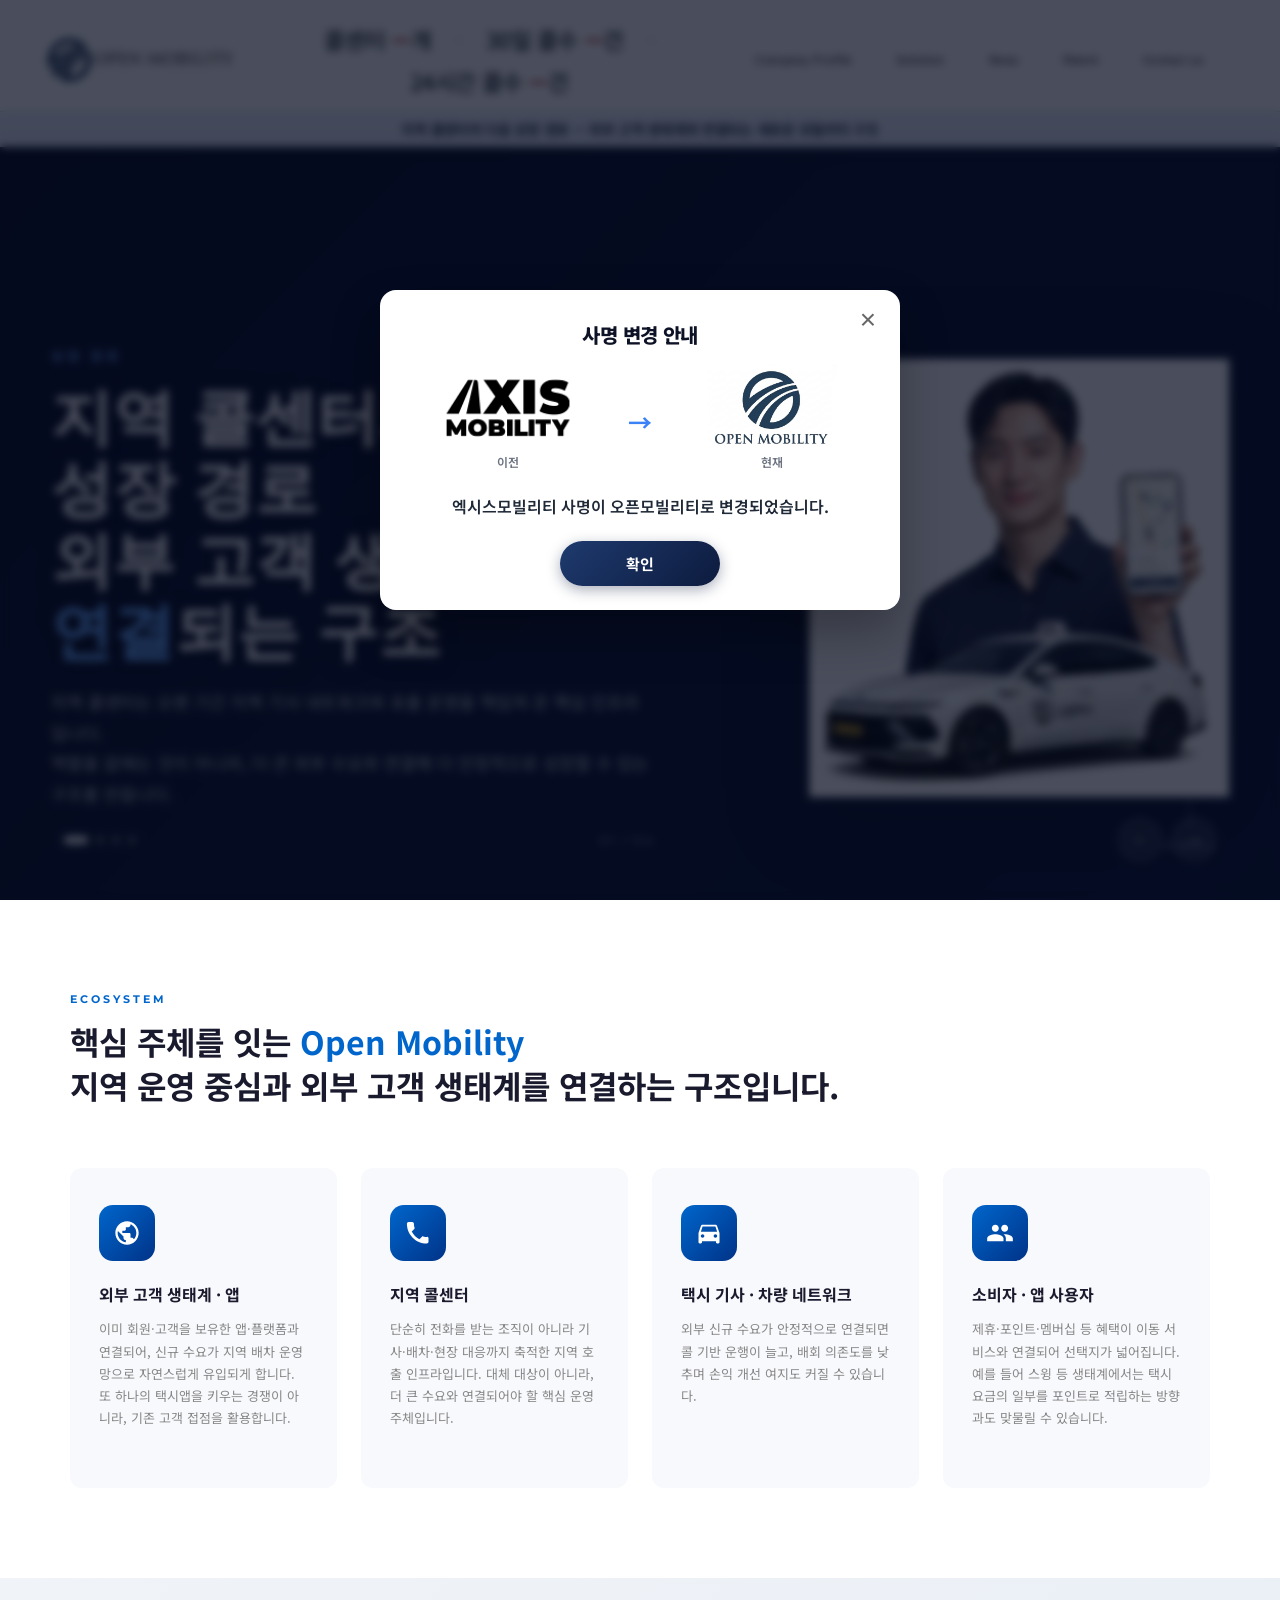
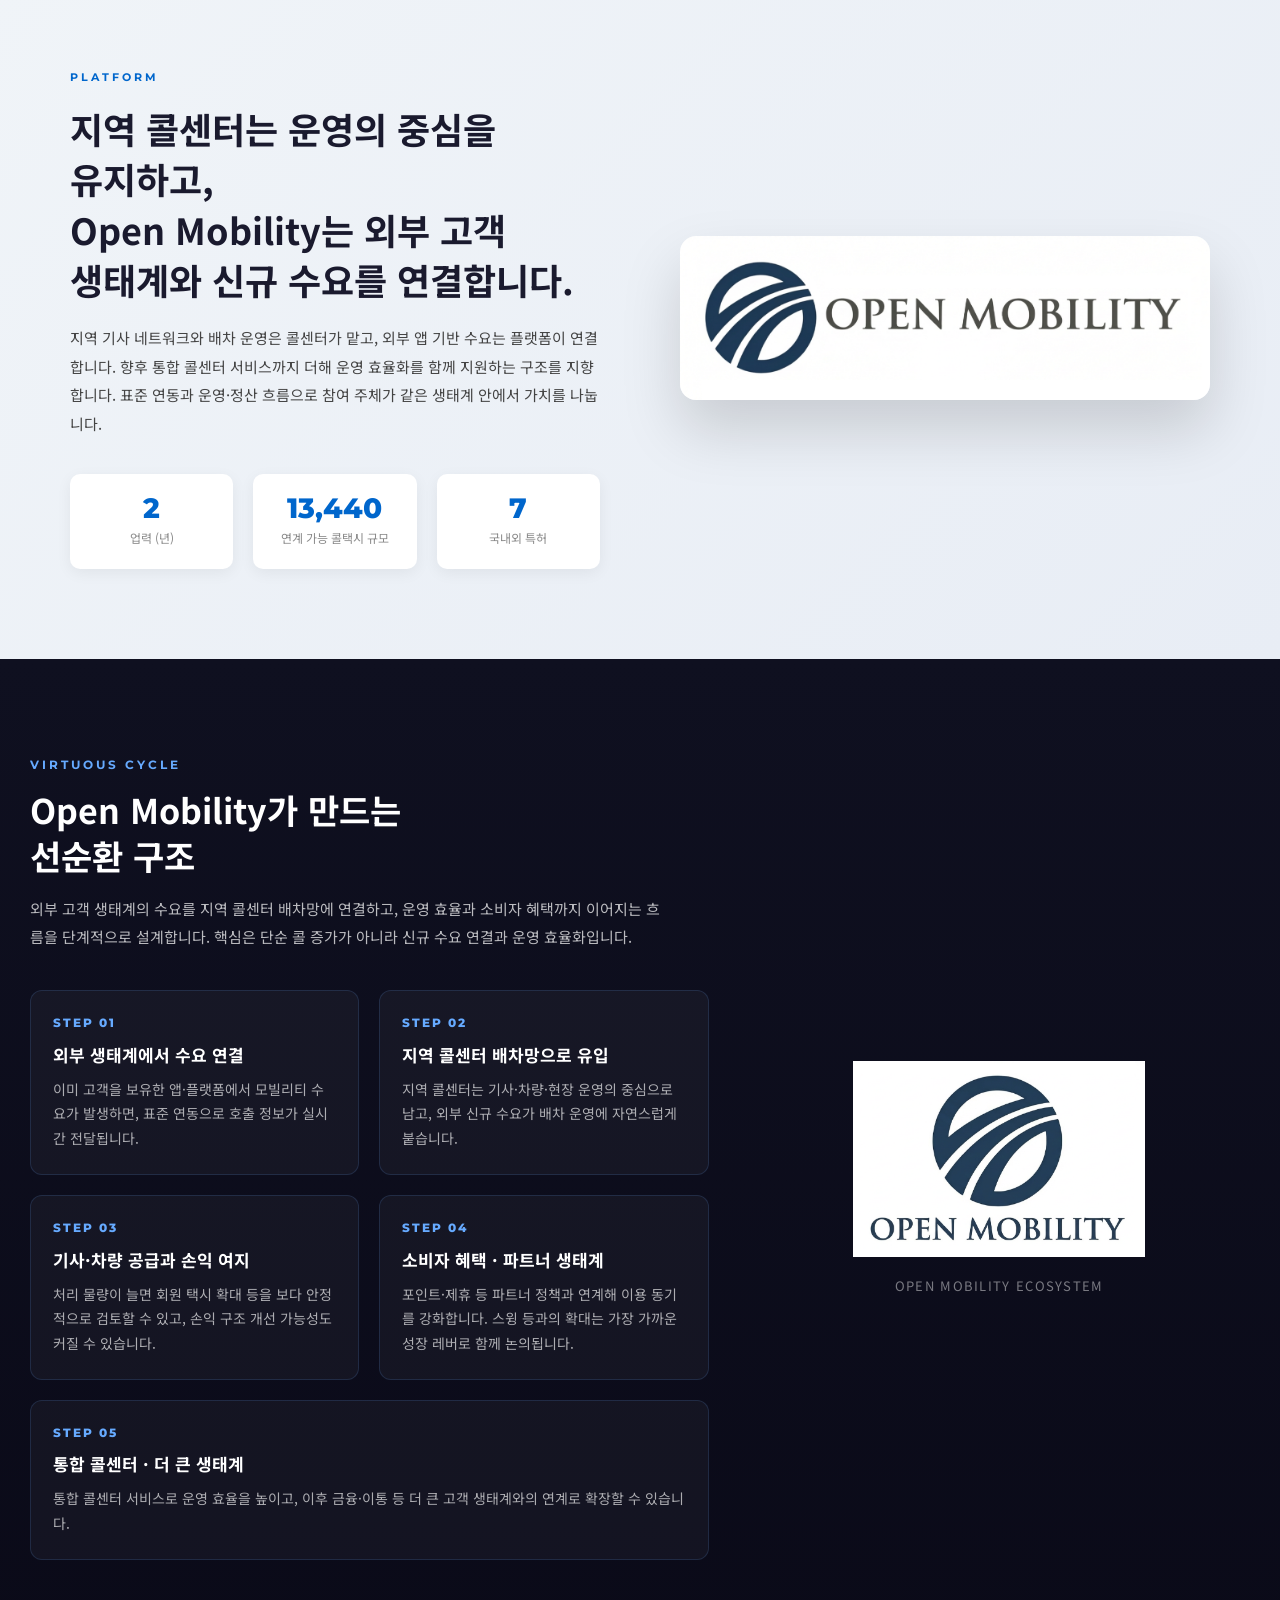
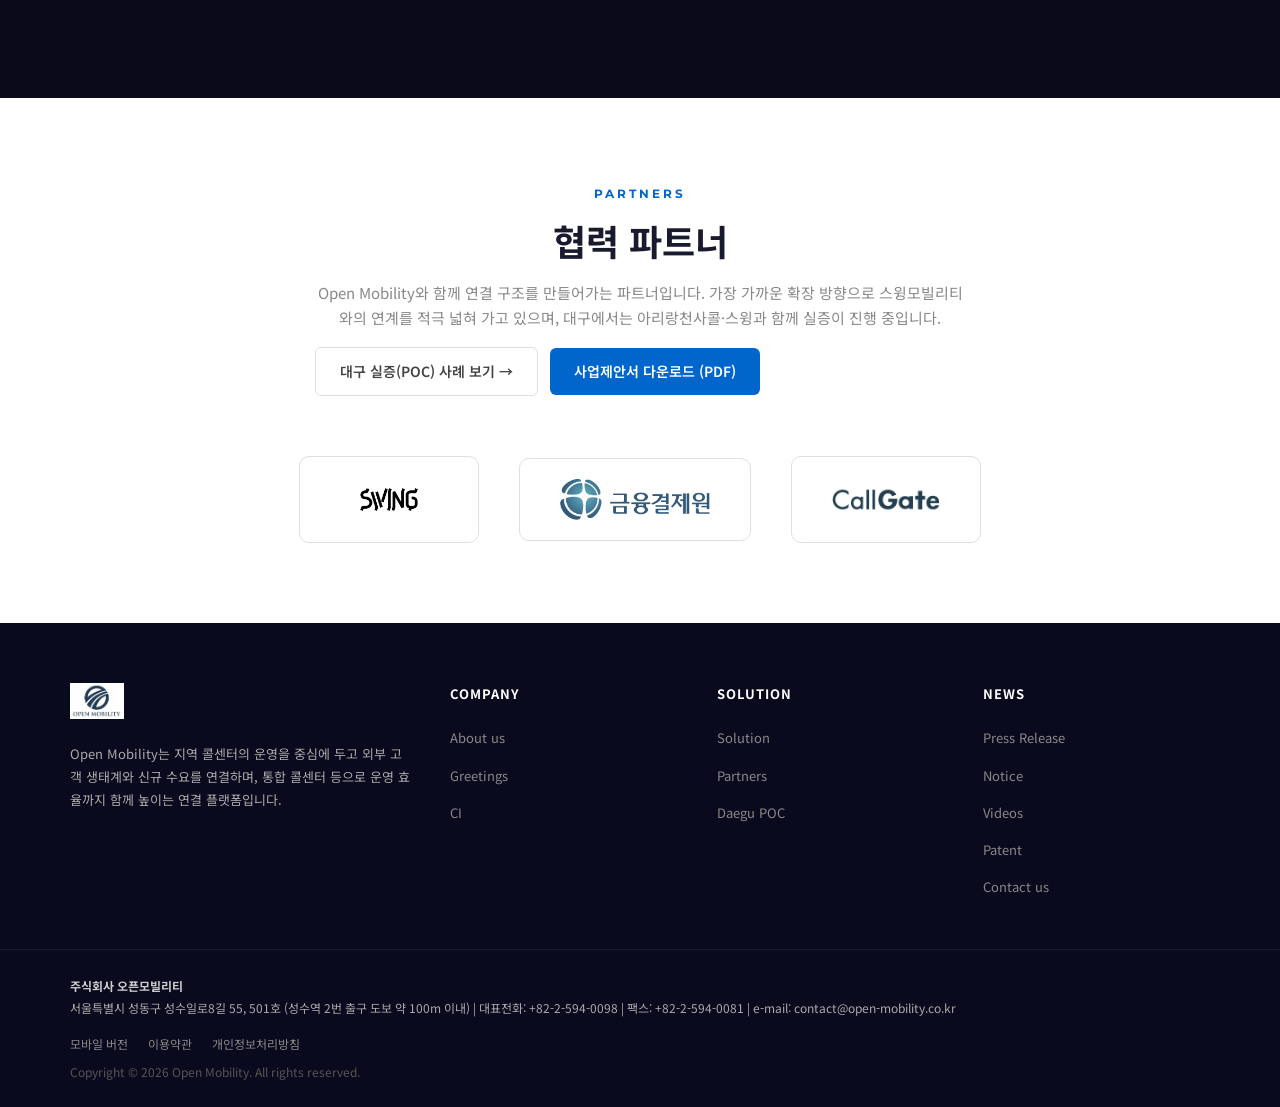
==== commit e6897445: "style(home): shrink header stats, nav, announcement text by 20% Made-with: Cursor" ====
--- a/index.html
+++ b/index.html
@@ -8,7 +8,7 @@
   <script src="js/force-https.js"></script>
   <title>Open Mobility — 지역 콜센터의 다음 성장 경로, 외부 고객 생태계와 연결하는 모빌리티 구조</title>
   <meta name="description" content="Open Mobility는 지역 콜센터의 운영을 중심에 두고 외부 고객 생태계와 신규 수요를 연결하며, 통합 콜센터 등으로 운영 효율까지 함께 높이는 연결 플랫폼입니다.">
-  <link rel="stylesheet" href="css/style.css?v=20260420verifyRefresh">
+  <link rel="stylesheet" href="css/style.css?v=20260420headerFont80">
 </head>
 <body class="page-home" data-stats-api-url="">
   <!-- 한글 단일 사이트: KOR/CN 언어 전환 UI 없음 (캐시된 구버전 보이면 강력 새로고침) -->
--- a/css/style.css
+++ b/css/style.css
@@ -219,7 +219,7 @@
   justify-content: center;
   gap: 0.7rem 1.5rem;
   min-width: 0;
-  font-size: clamp(22px, 2.2vw, 30px);
+  font-size: clamp(18px, 1.76vw, 24px);
   font-weight: 600;
   color: var(--header-stats-label);
   letter-spacing: -0.02em;
@@ -251,6 +251,11 @@
 .page-home .header-nav .nav-item > a,
 #header.page-header .header-nav .nav-item > a {
   color: var(--primary);
+}
+
+/* 메인: 상단 내비 글자 크기(기본 14px 대비 약 20% 축소) */
+.page-home .header-nav .nav-item > a {
+  font-size: calc(14px * 0.8);
 }
 
 .page-home .header-nav .nav-item > a:hover,
@@ -727,6 +732,7 @@
 .page-home .announcement-bar-title {
   color: #1e2a42;
   text-shadow: none;
+  font-size: clamp(12px, 1.76vw, 16px);
 }
 
 .page-home .announcement-bar-title--notice {
@@ -1097,7 +1103,7 @@
   }
 
   .page-home .announcement-bar-title {
-    font-size: clamp(13px, 1.5vw, 17px);
+    font-size: clamp(10.5px, 1.2vw, 14px);
     line-height: 1.35;
   }
 
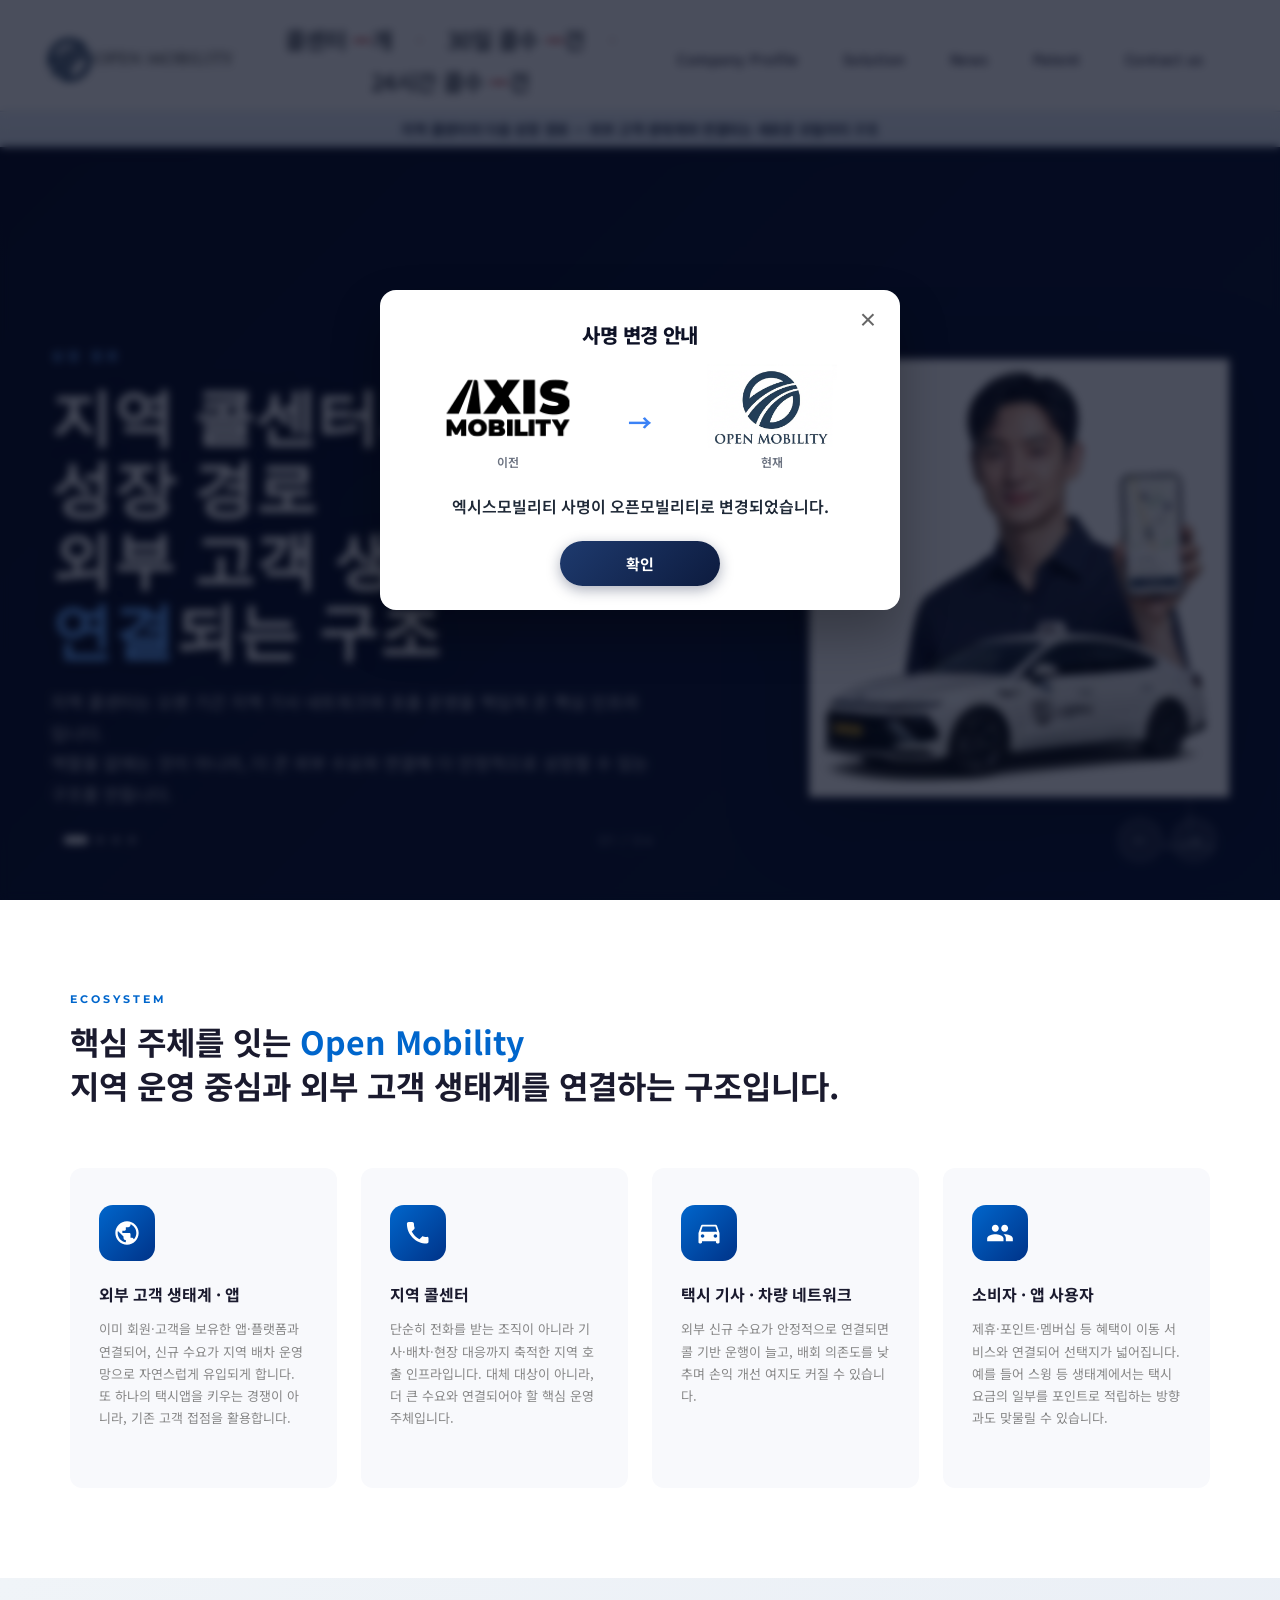
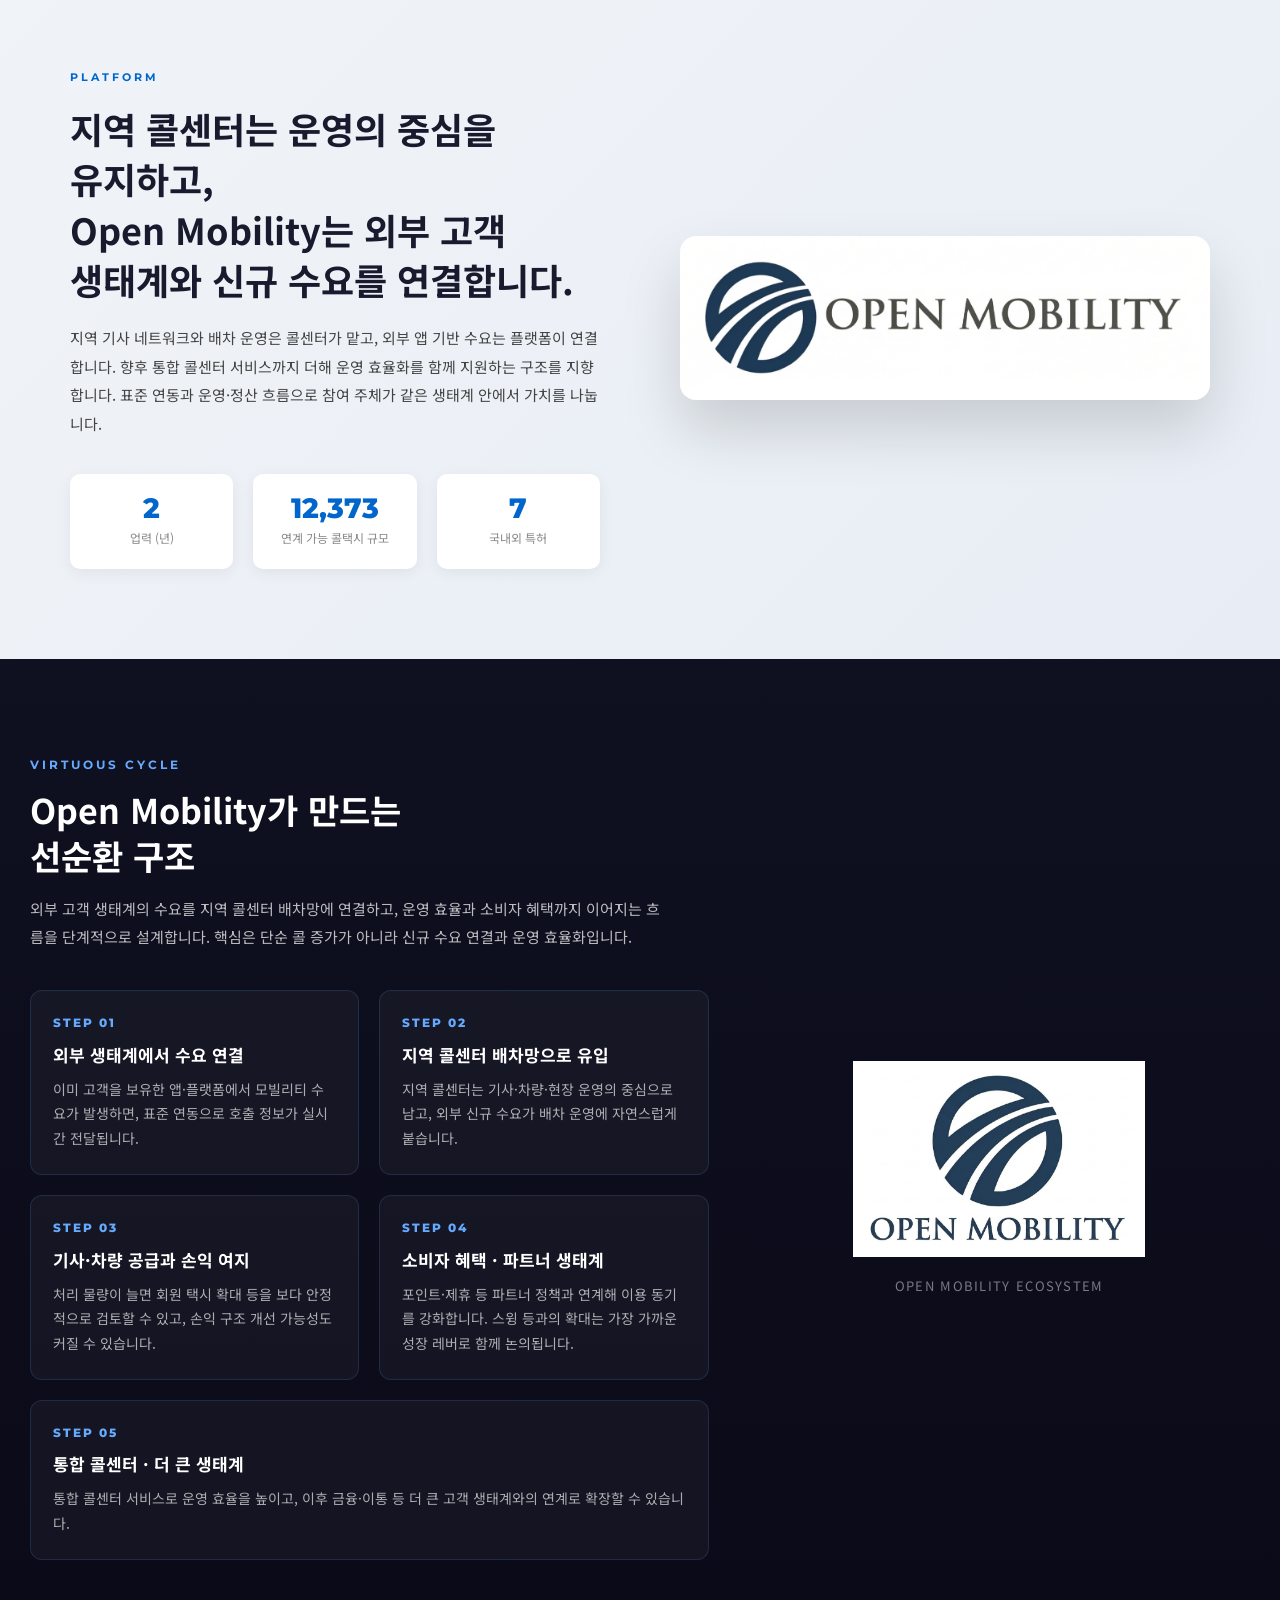
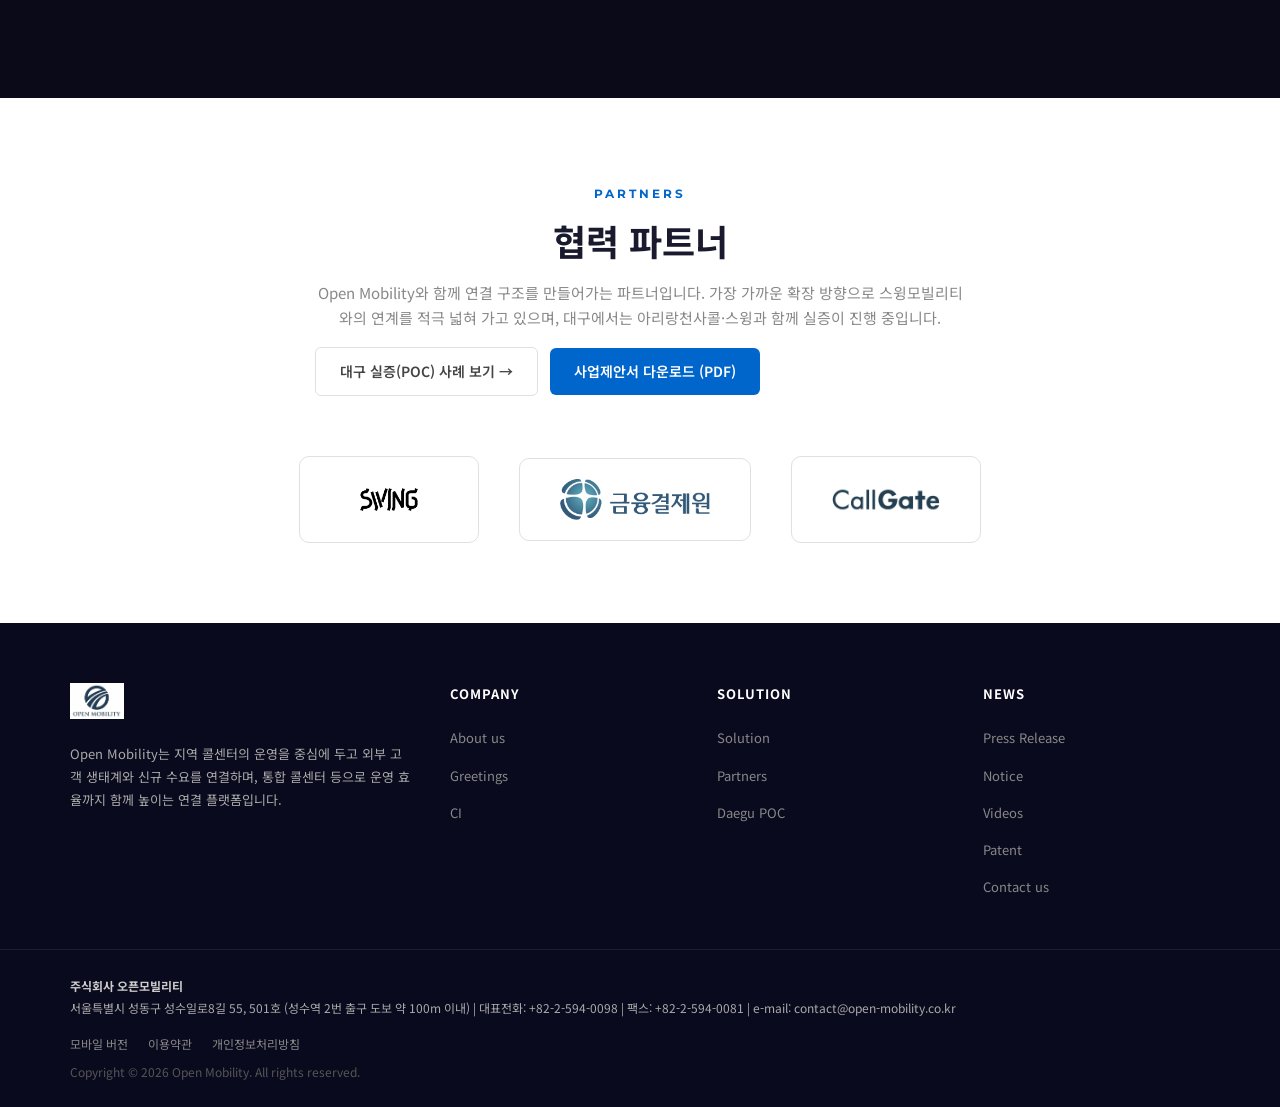
==== commit 6d354c31: "fix(home): keep all top nav links at full size (incl. Contact us) Made-with: Cursor" ====
--- a/index.html
+++ b/index.html
@@ -8,7 +8,7 @@
   <script src="js/force-https.js"></script>
   <title>Open Mobility — 지역 콜센터의 다음 성장 경로, 외부 고객 생태계와 연결하는 모빌리티 구조</title>
   <meta name="description" content="Open Mobility는 지역 콜센터의 운영을 중심에 두고 외부 고객 생태계와 신규 수요를 연결하며, 통합 콜센터 등으로 운영 효율까지 함께 높이는 연결 플랫폼입니다.">
-  <link rel="stylesheet" href="css/style.css?v=20260420headerFont80">
+  <link rel="stylesheet" href="css/style.css?v=20260420navFull">
 </head>
 <body class="page-home" data-stats-api-url="">
   <!-- 한글 단일 사이트: KOR/CN 언어 전환 UI 없음 (캐시된 구버전 보이면 강력 새로고침) -->
--- a/css/style.css
+++ b/css/style.css
@@ -253,11 +253,6 @@
   color: var(--primary);
 }
 
-/* 메인: 상단 내비 글자 크기(기본 14px 대비 약 20% 축소) */
-.page-home .header-nav .nav-item > a {
-  font-size: calc(14px * 0.8);
-}
-
 .page-home .header-nav .nav-item > a:hover,
 #header.page-header .header-nav .nav-item > a:hover {
   color: var(--accent);
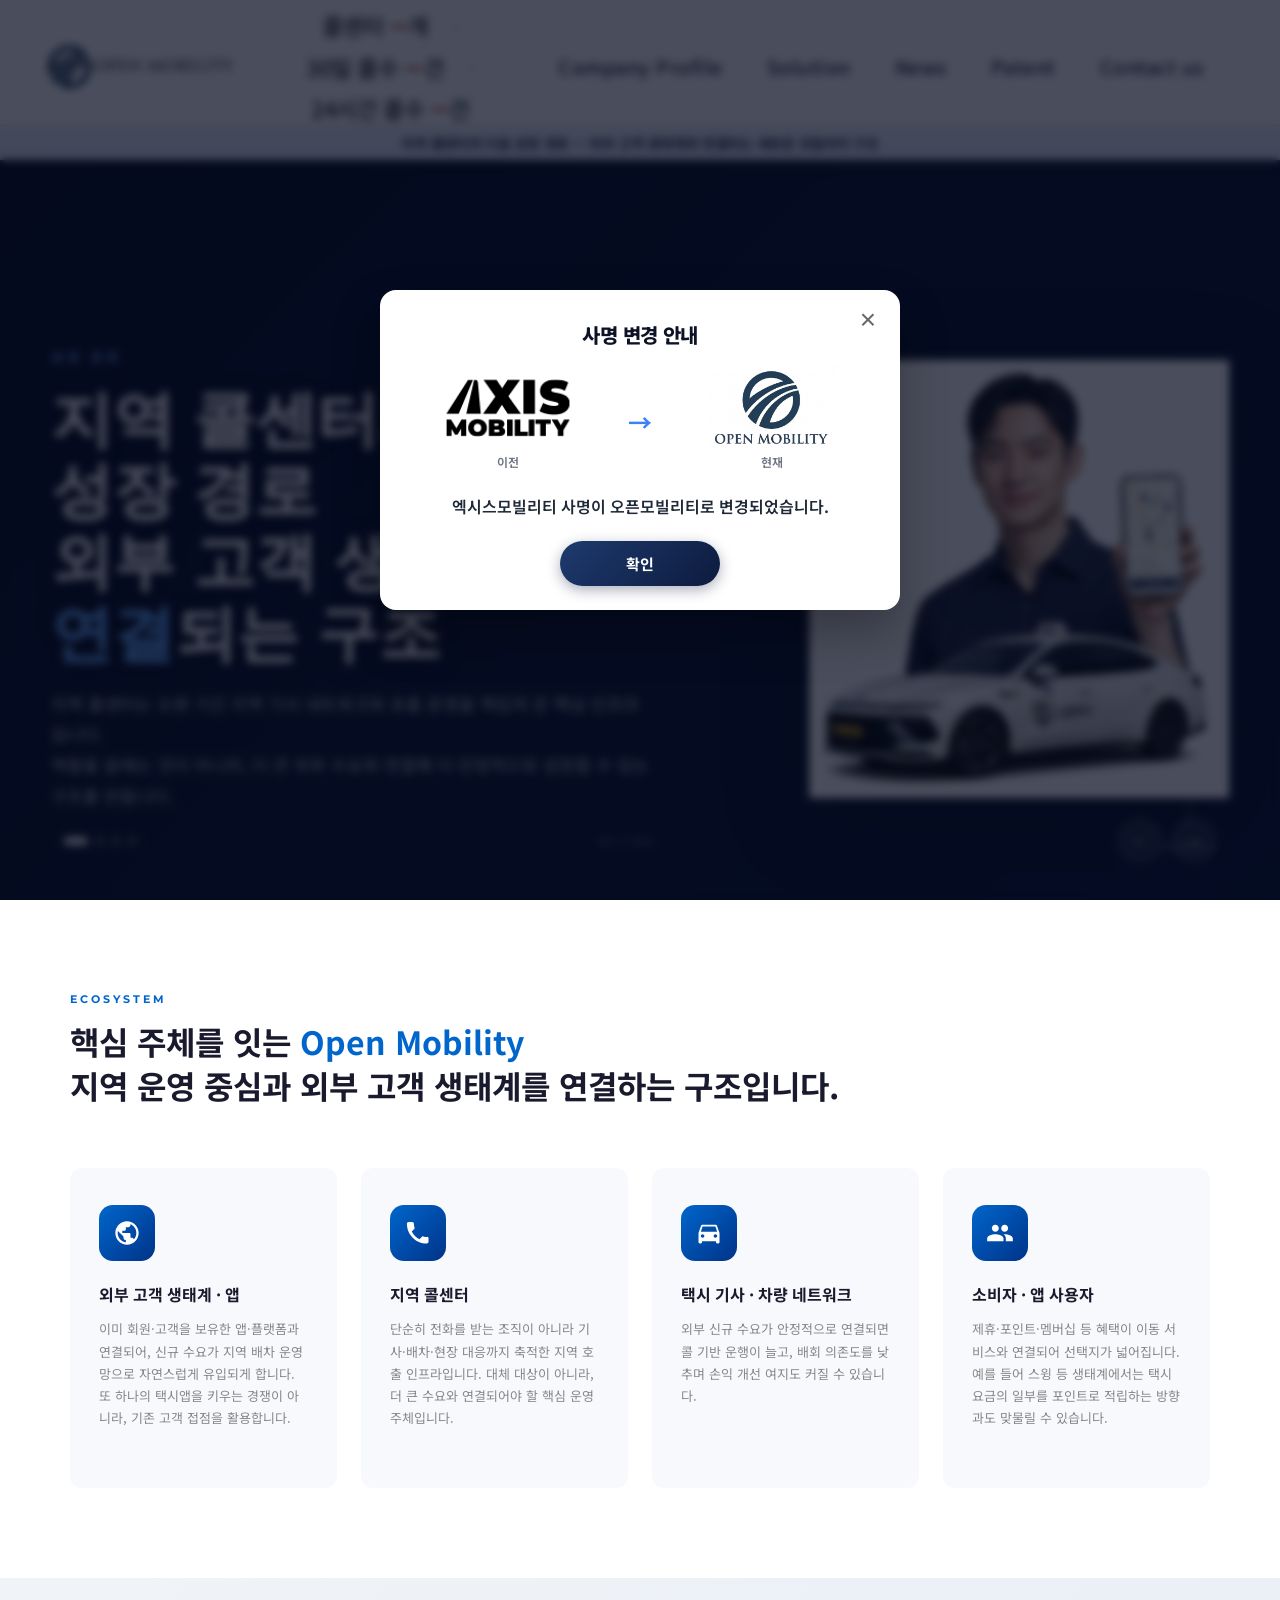
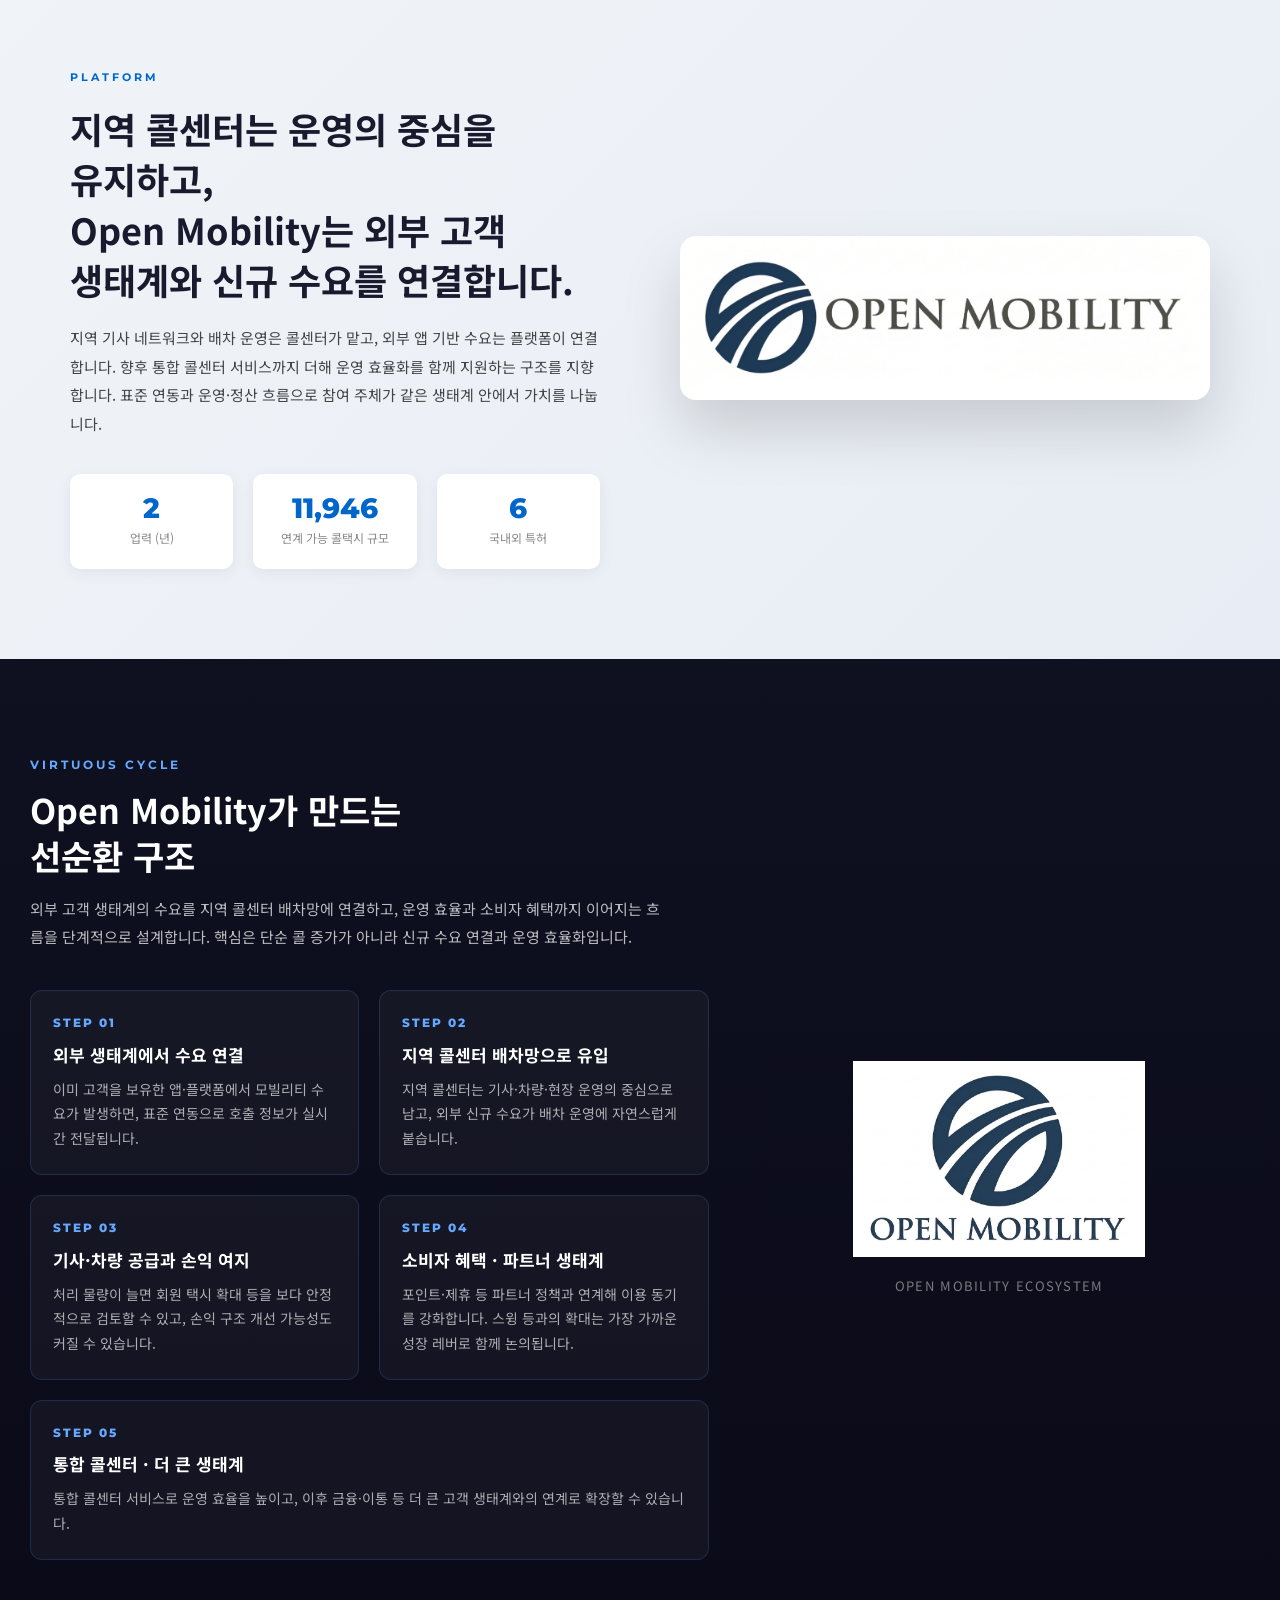
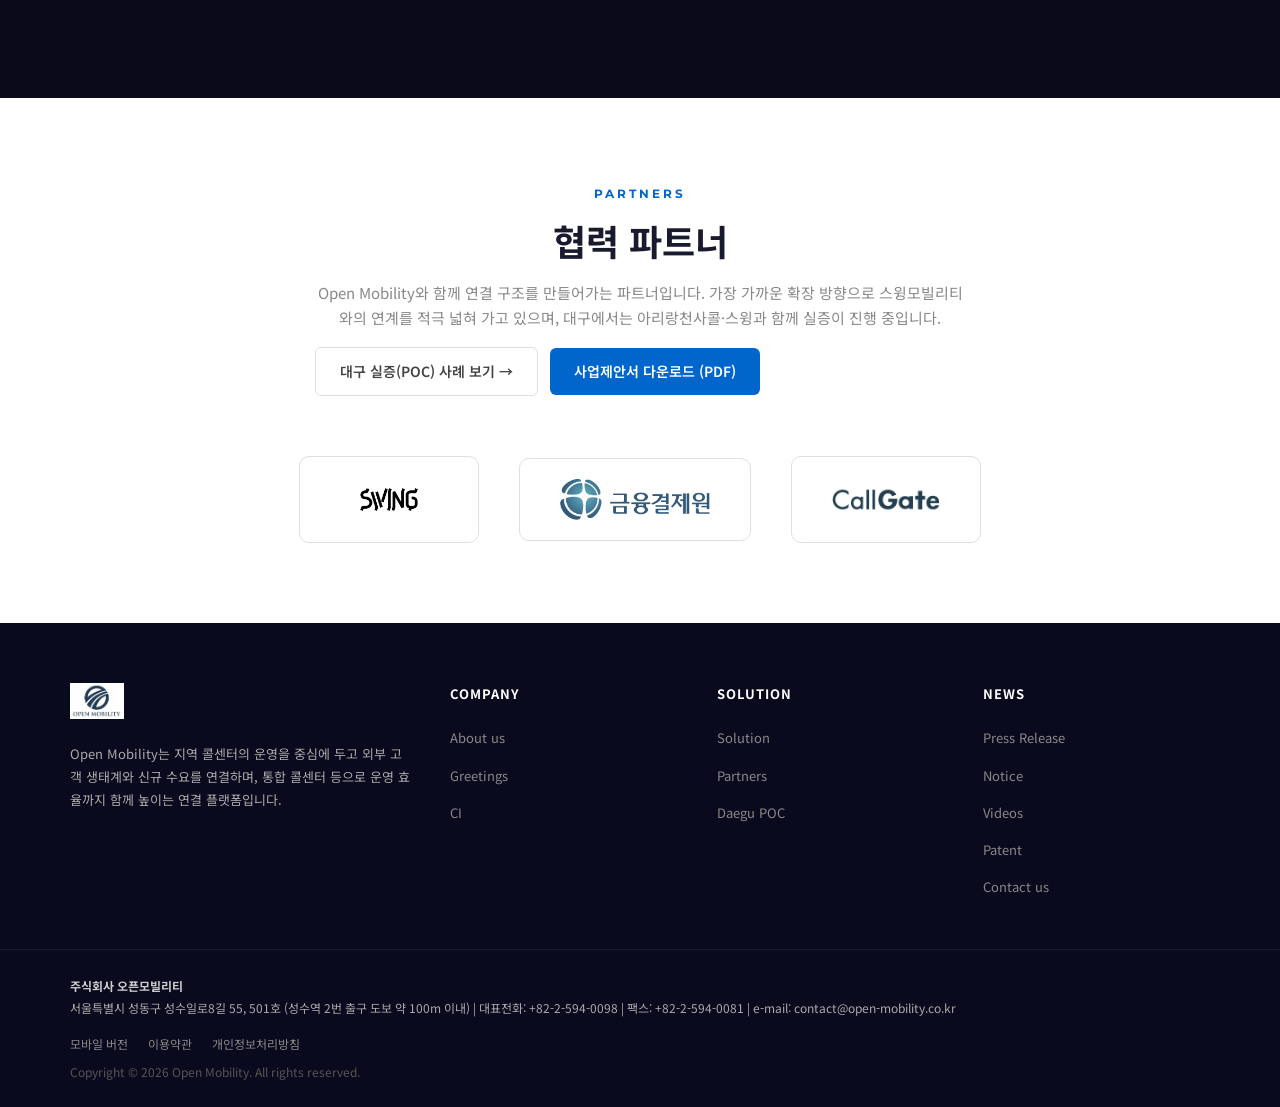
==== commit e14cd874: "style(home): +40% font size for main header EN nav links Made-with: Cursor" ====
--- a/index.html
+++ b/index.html
@@ -8,7 +8,7 @@
   <script src="js/force-https.js"></script>
   <title>Open Mobility — 지역 콜센터의 다음 성장 경로, 외부 고객 생태계와 연결하는 모빌리티 구조</title>
   <meta name="description" content="Open Mobility는 지역 콜센터의 운영을 중심에 두고 외부 고객 생태계와 신규 수요를 연결하며, 통합 콜센터 등으로 운영 효율까지 함께 높이는 연결 플랫폼입니다.">
-  <link rel="stylesheet" href="css/style.css?v=20260420navFull">
+  <link rel="stylesheet" href="css/style.css?v=20260420navPlus40">
 </head>
 <body class="page-home" data-stats-api-url="">
   <!-- 한글 단일 사이트: KOR/CN 언어 전환 UI 없음 (캐시된 구버전 보이면 강력 새로고침) -->
--- a/css/style.css
+++ b/css/style.css
@@ -258,6 +258,11 @@
   color: var(--accent);
 }
 
+/* 메인 PC: 상단 영문 내비(Company Profile ~ Contact us) — 기본 14px 대비 +40% */
+.page-home .header-nav .nav-item > a {
+  font-size: calc(14px * 1.4);
+}
+
 .page-home .hamburger span,
 #header.page-header .hamburger span {
   background: var(--primary);
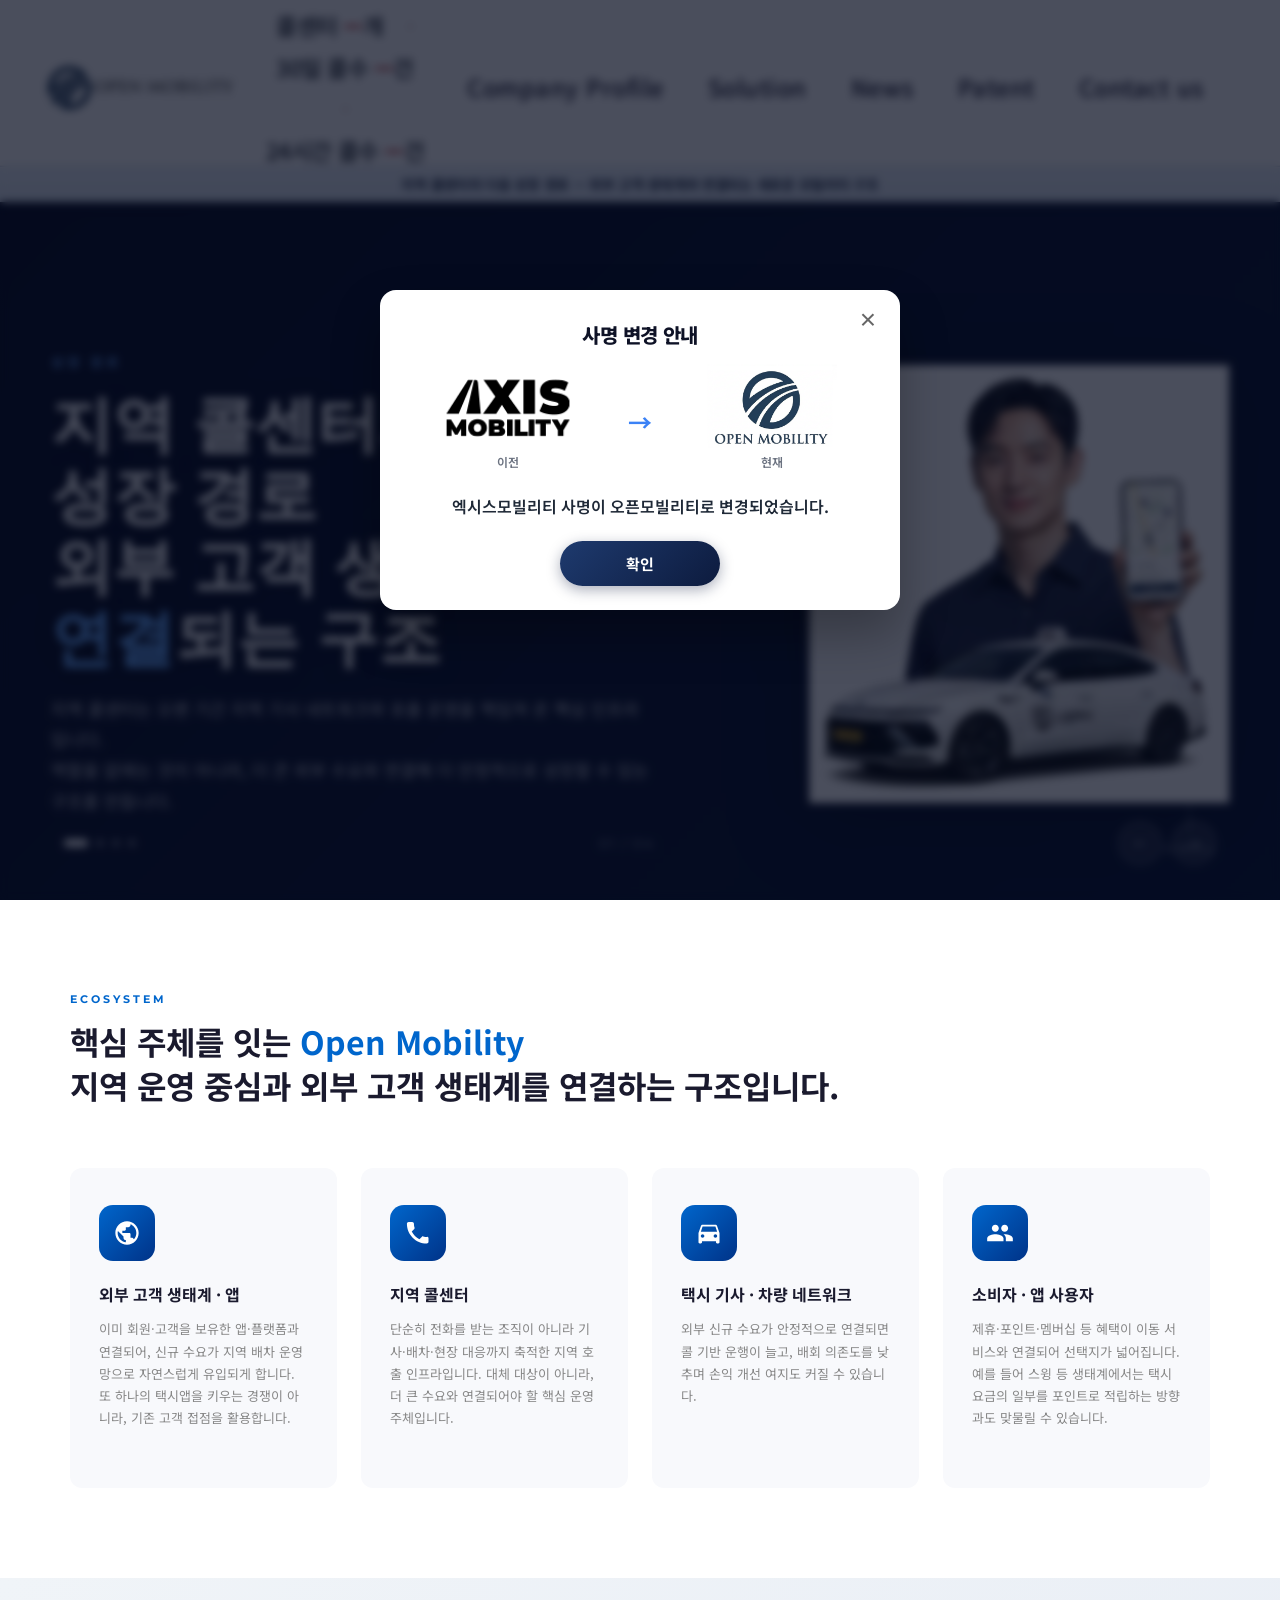
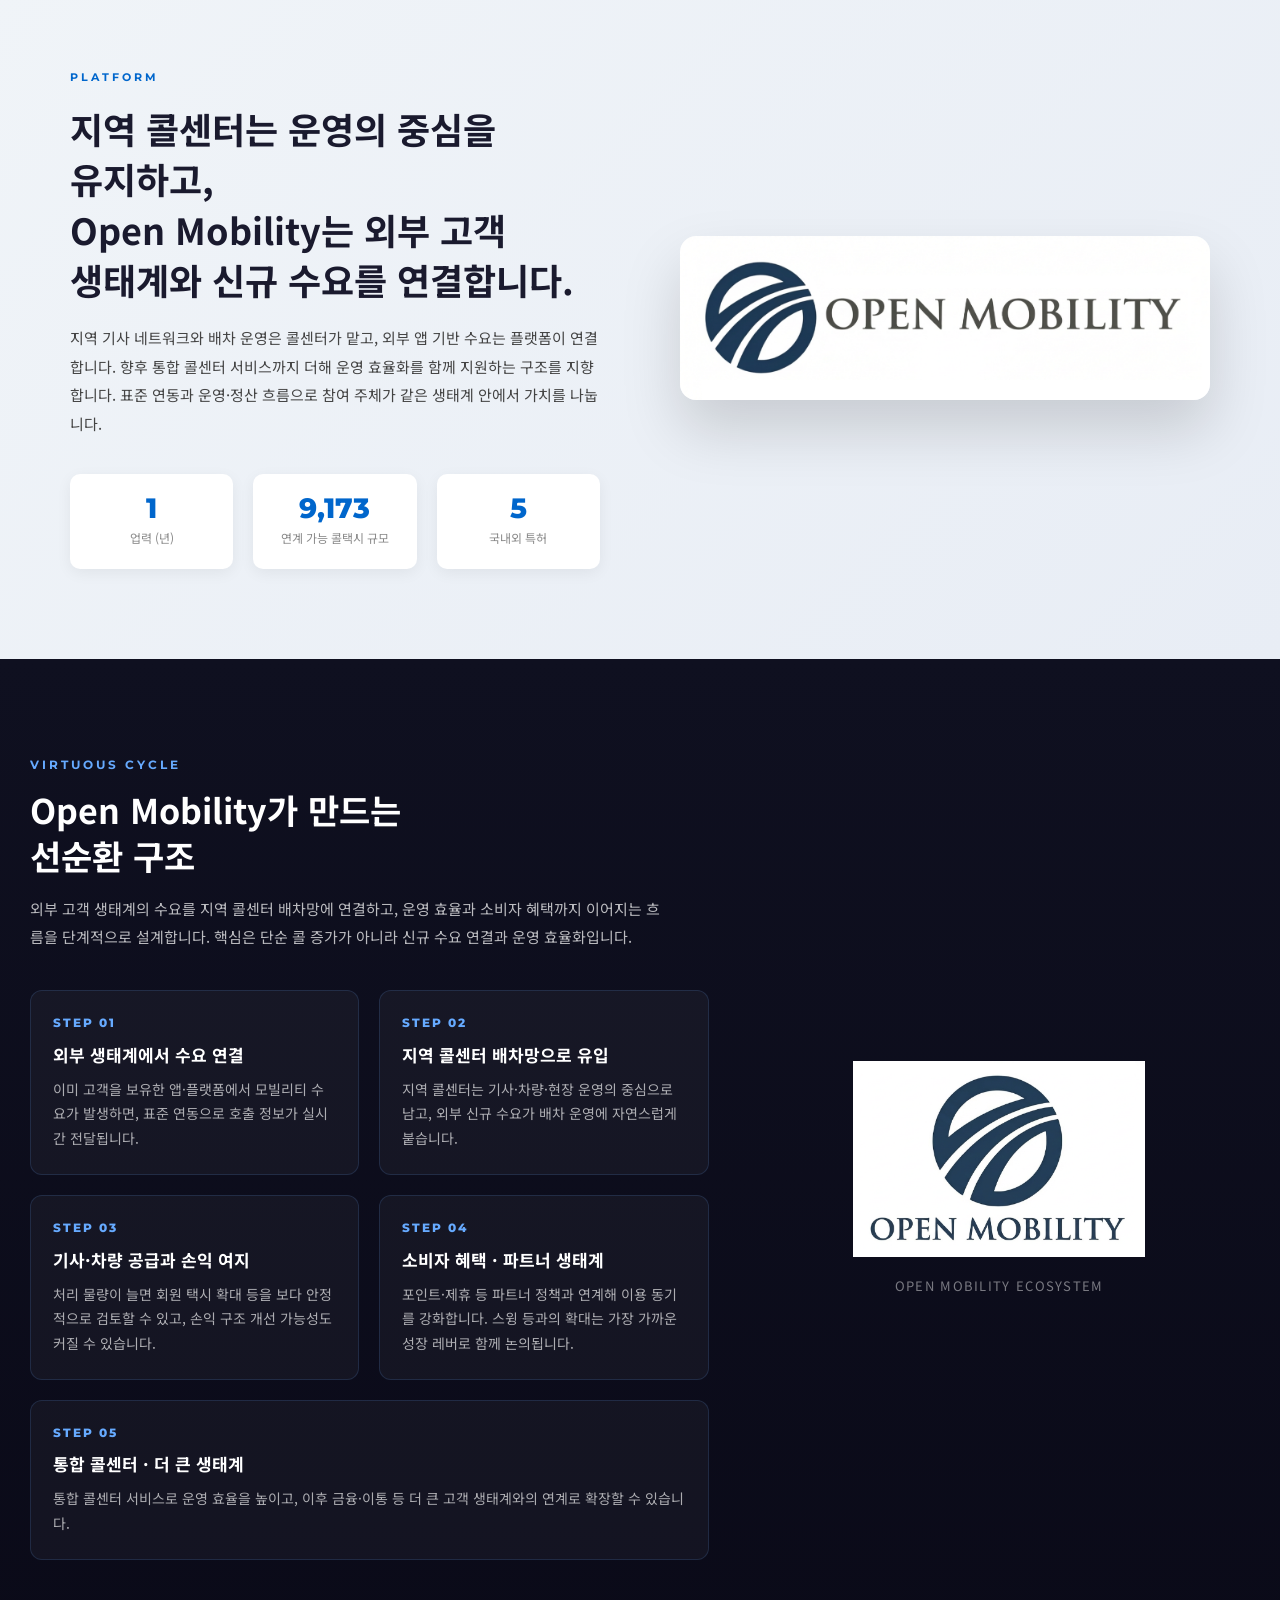
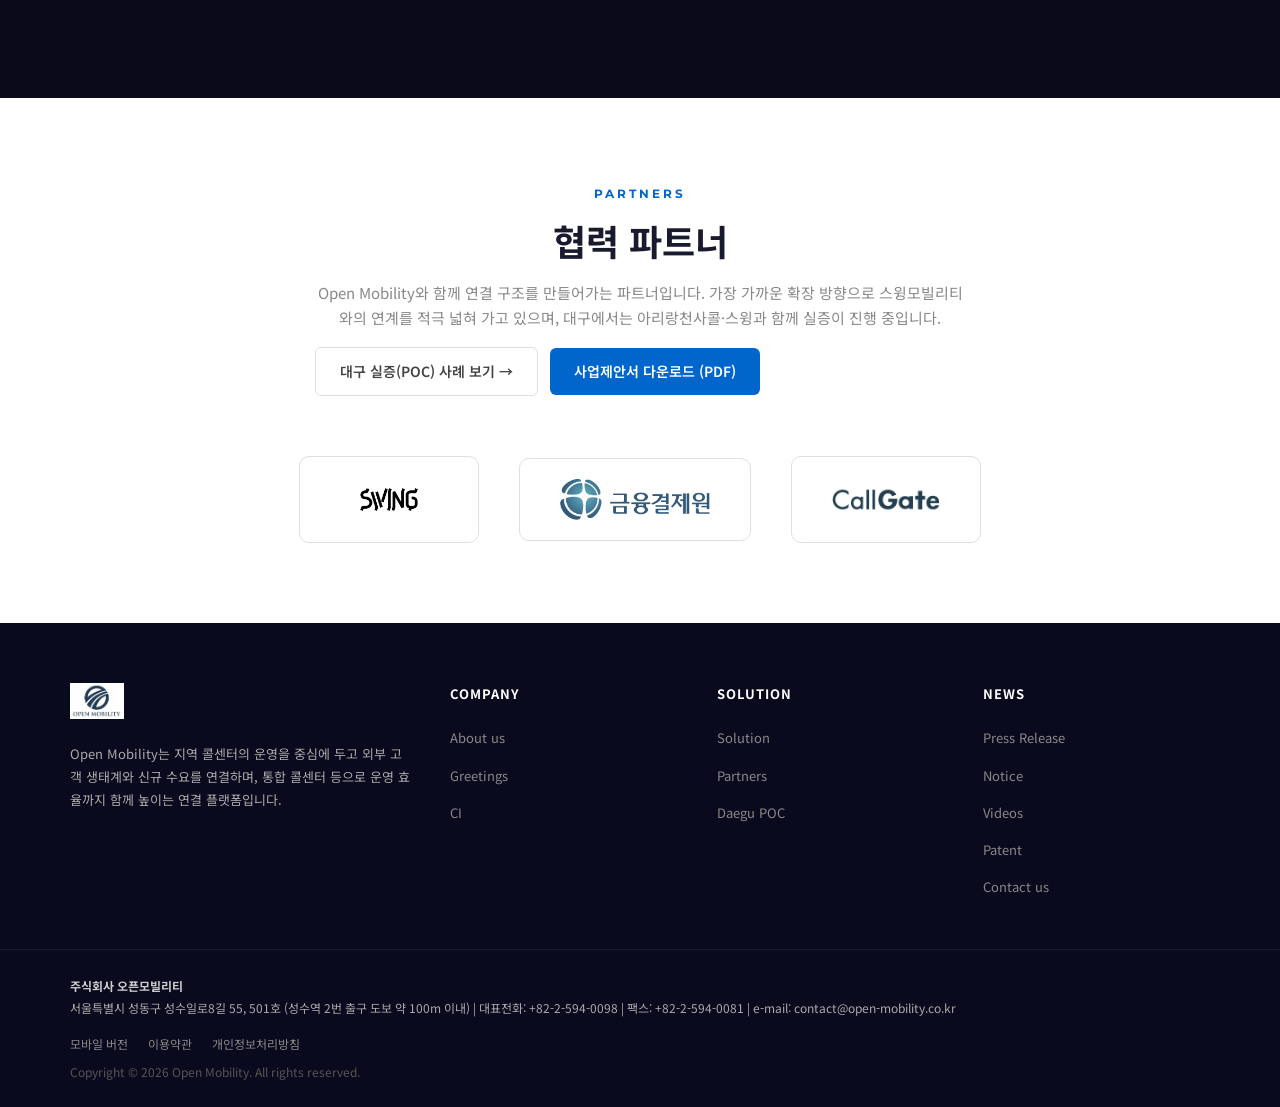
==== commit 44f0c6f3: "style(home): main header nav +20% vs previous size (14px×1.68) Made-with: Cursor" ====
--- a/index.html
+++ b/index.html
@@ -8,7 +8,7 @@
   <script src="js/force-https.js"></script>
   <title>Open Mobility — 지역 콜센터의 다음 성장 경로, 외부 고객 생태계와 연결하는 모빌리티 구조</title>
   <meta name="description" content="Open Mobility는 지역 콜센터의 운영을 중심에 두고 외부 고객 생태계와 신규 수요를 연결하며, 통합 콜센터 등으로 운영 효율까지 함께 높이는 연결 플랫폼입니다.">
-  <link rel="stylesheet" href="css/style.css?v=20260420navPlus40">
+  <link rel="stylesheet" href="css/style.css?v=20260420navPlus20more">
 </head>
 <body class="page-home" data-stats-api-url="">
   <!-- 한글 단일 사이트: KOR/CN 언어 전환 UI 없음 (캐시된 구버전 보이면 강력 새로고침) -->
--- a/css/style.css
+++ b/css/style.css
@@ -258,9 +258,9 @@
   color: var(--accent);
 }
 
-/* 메인 PC: 상단 영문 내비(Company Profile ~ Contact us) — 기본 14px 대비 +40% */
+/* 메인 PC: 상단 영문 내비 — 이전(14px×1.4) 대비 +20% = 기준 14px × 1.68 */
 .page-home .header-nav .nav-item > a {
-  font-size: calc(14px * 1.4);
+  font-size: calc(14px * 1.4 * 1.2);
 }
 
 .page-home .hamburger span,
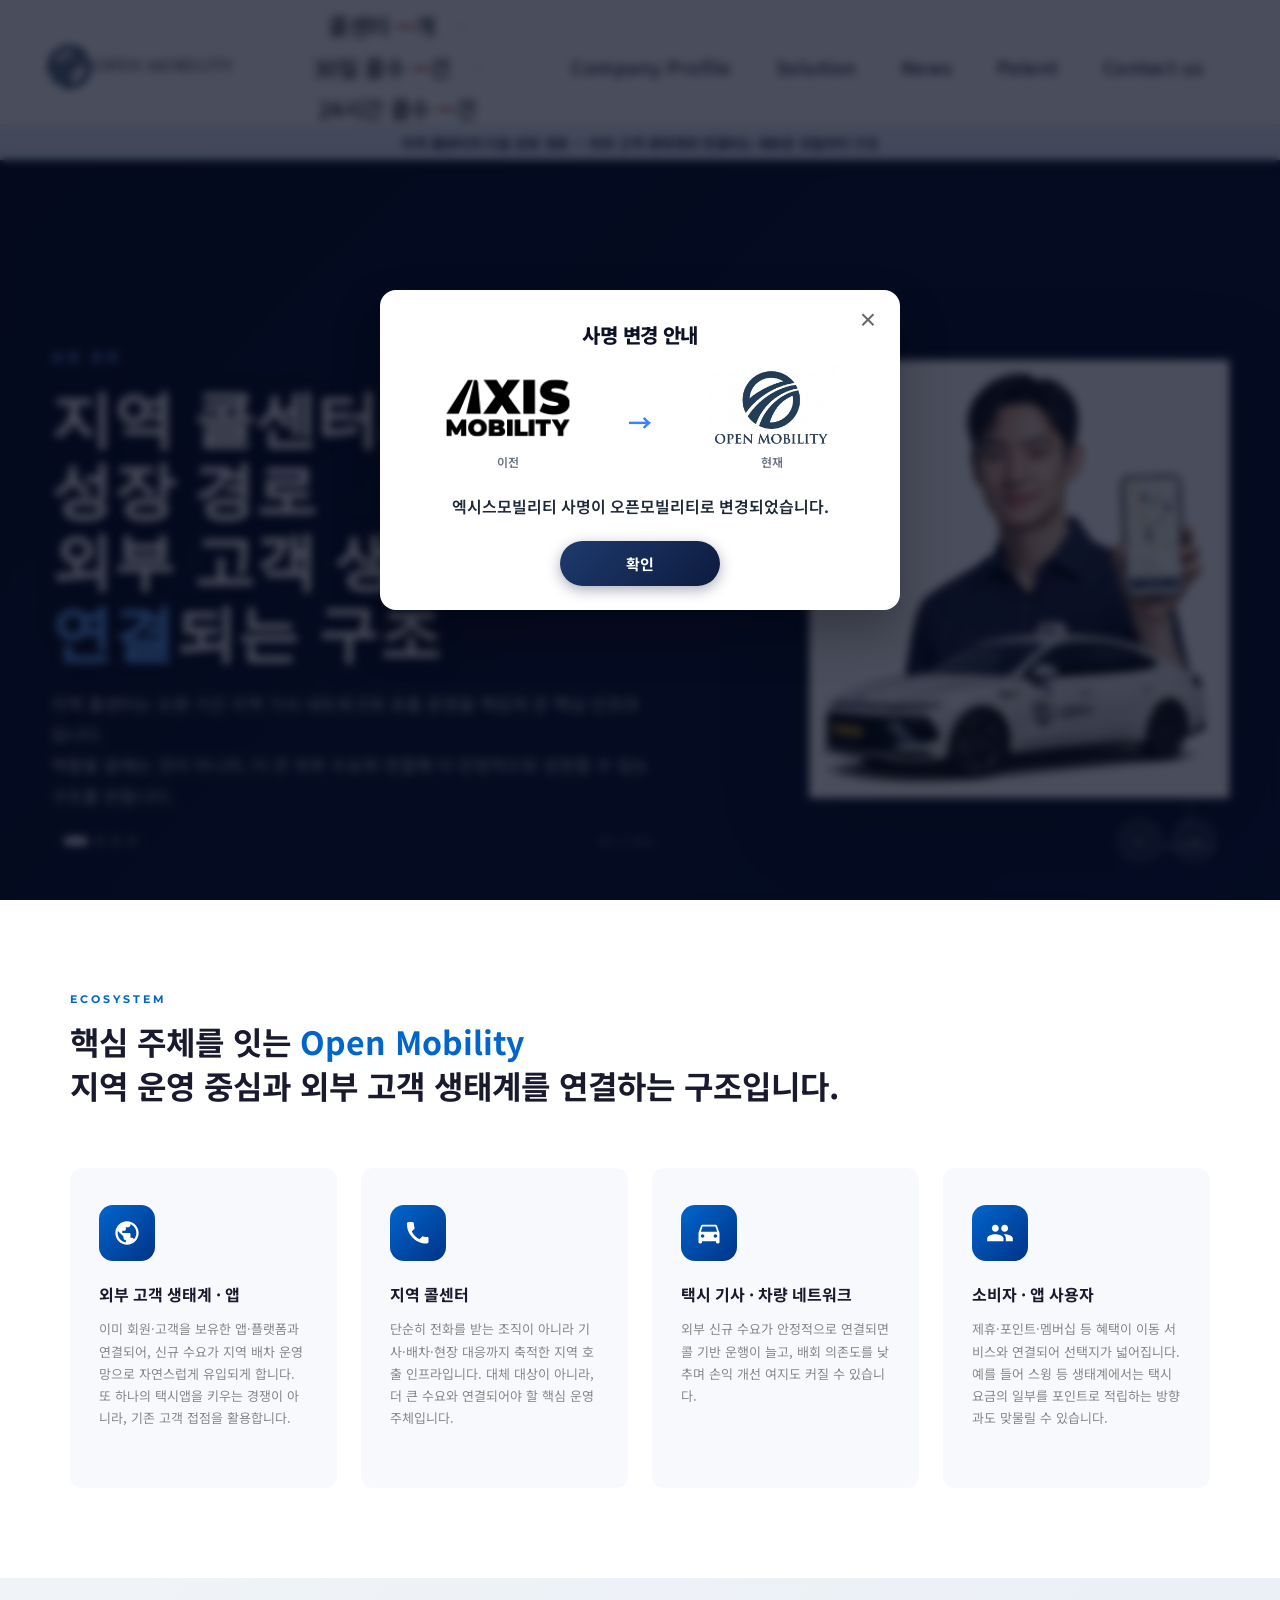
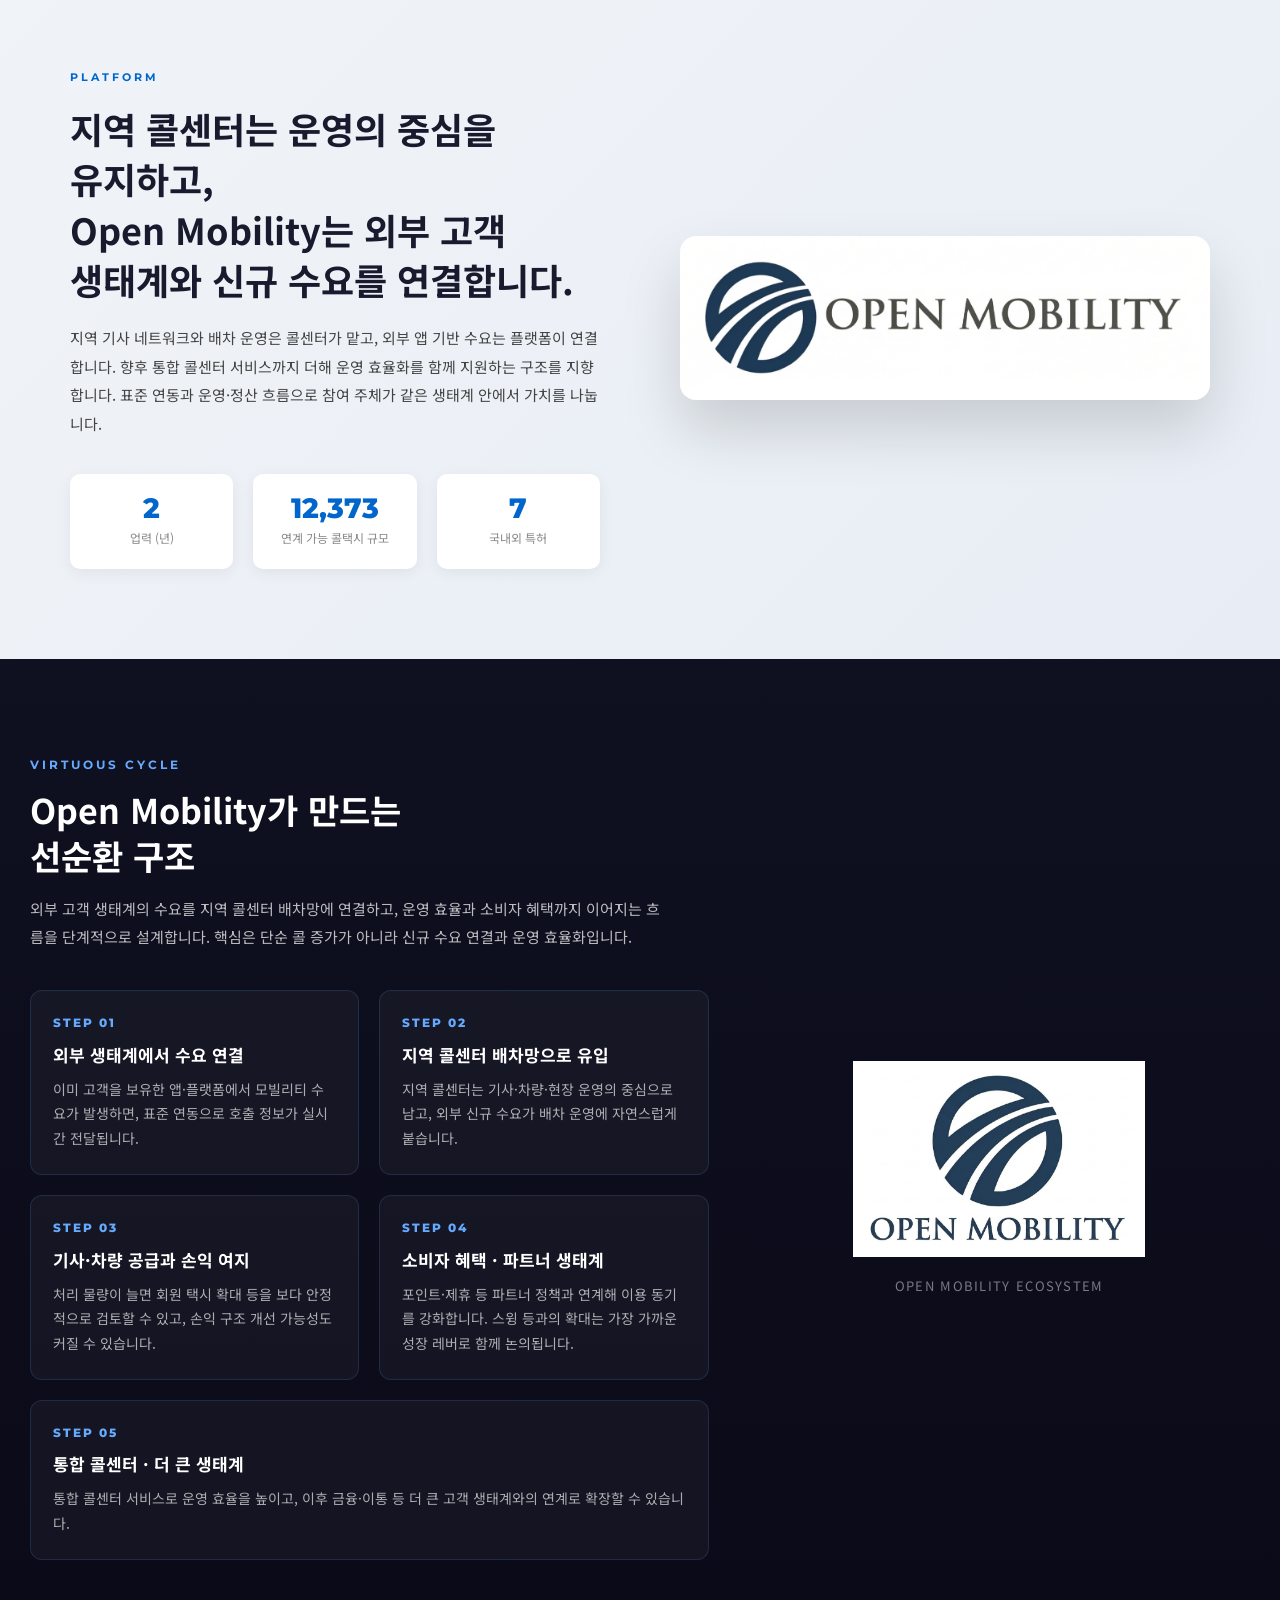
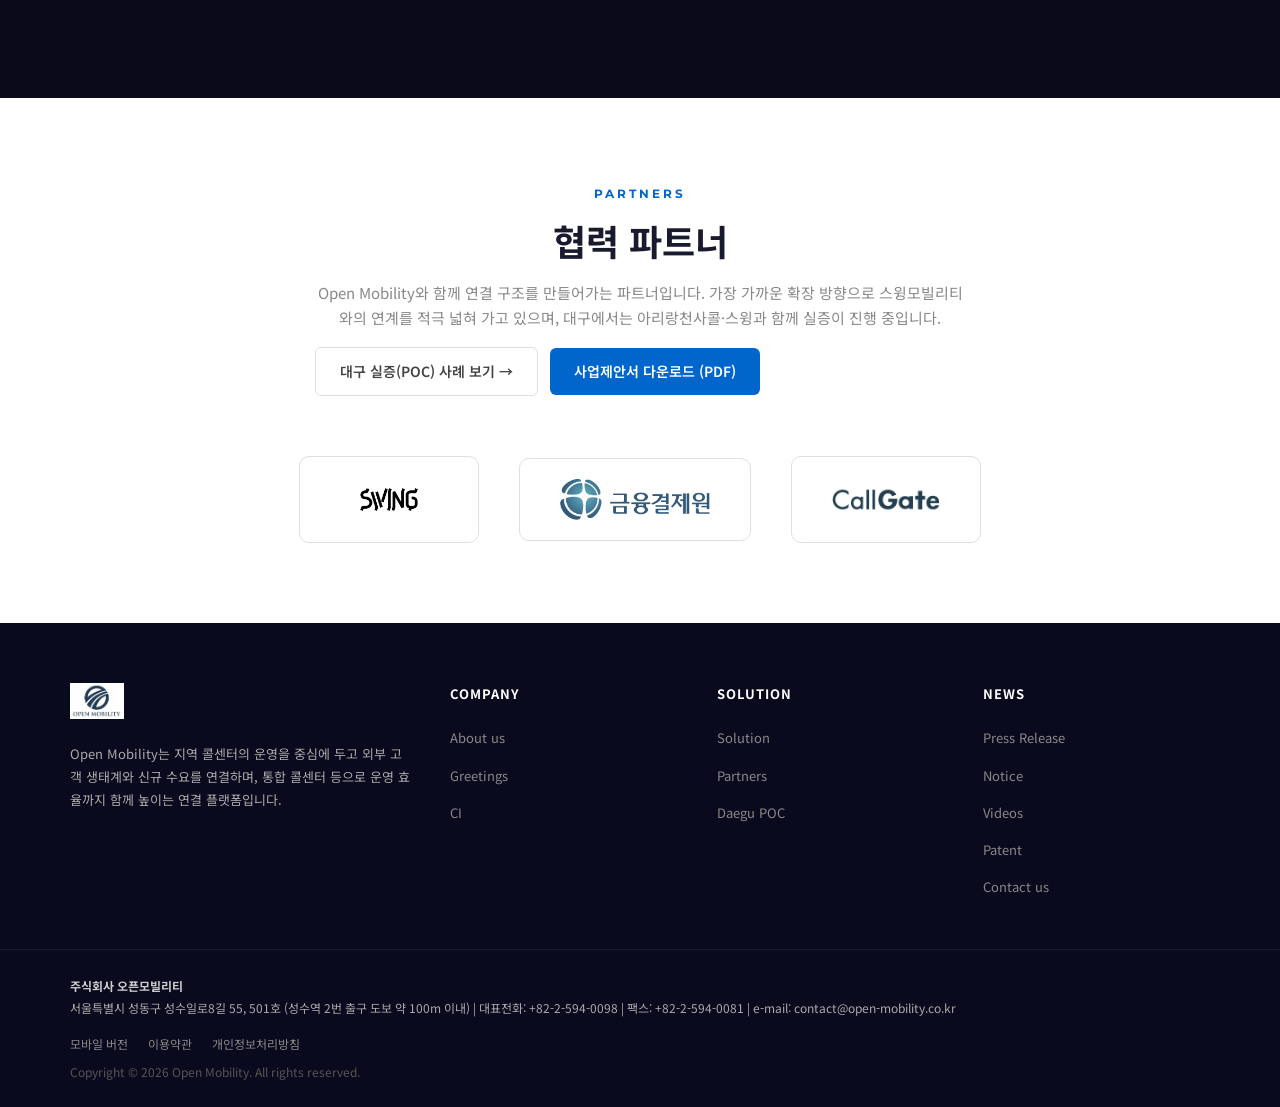
==== commit c911c510: "style(home): shrink main header EN nav by 20% Made-with: Cursor" ====
--- a/index.html
+++ b/index.html
@@ -8,7 +8,7 @@
   <script src="js/force-https.js"></script>
   <title>Open Mobility — 지역 콜센터의 다음 성장 경로, 외부 고객 생태계와 연결하는 모빌리티 구조</title>
   <meta name="description" content="Open Mobility는 지역 콜센터의 운영을 중심에 두고 외부 고객 생태계와 신규 수요를 연결하며, 통합 콜센터 등으로 운영 효율까지 함께 높이는 연결 플랫폼입니다.">
-  <link rel="stylesheet" href="css/style.css?v=20260420navPlus20more">
+  <link rel="stylesheet" href="css/style.css?v=20260420navMinus20">
 </head>
 <body class="page-home" data-stats-api-url="">
   <!-- 한글 단일 사이트: KOR/CN 언어 전환 UI 없음 (캐시된 구버전 보이면 강력 새로고침) -->
--- a/css/style.css
+++ b/css/style.css
@@ -258,9 +258,9 @@
   color: var(--accent);
 }
 
-/* 메인 PC: 상단 영문 내비 — 이전(14px×1.4) 대비 +20% = 기준 14px × 1.68 */
+/* 메인 PC: 상단 영문 내비 — ×1.68에서 −20% = 기준 14px × 1.344 */
 .page-home .header-nav .nav-item > a {
-  font-size: calc(14px * 1.4 * 1.2);
+  font-size: calc(14px * 1.4 * 1.2 * 0.8);
 }
 
 .page-home .hamburger span,
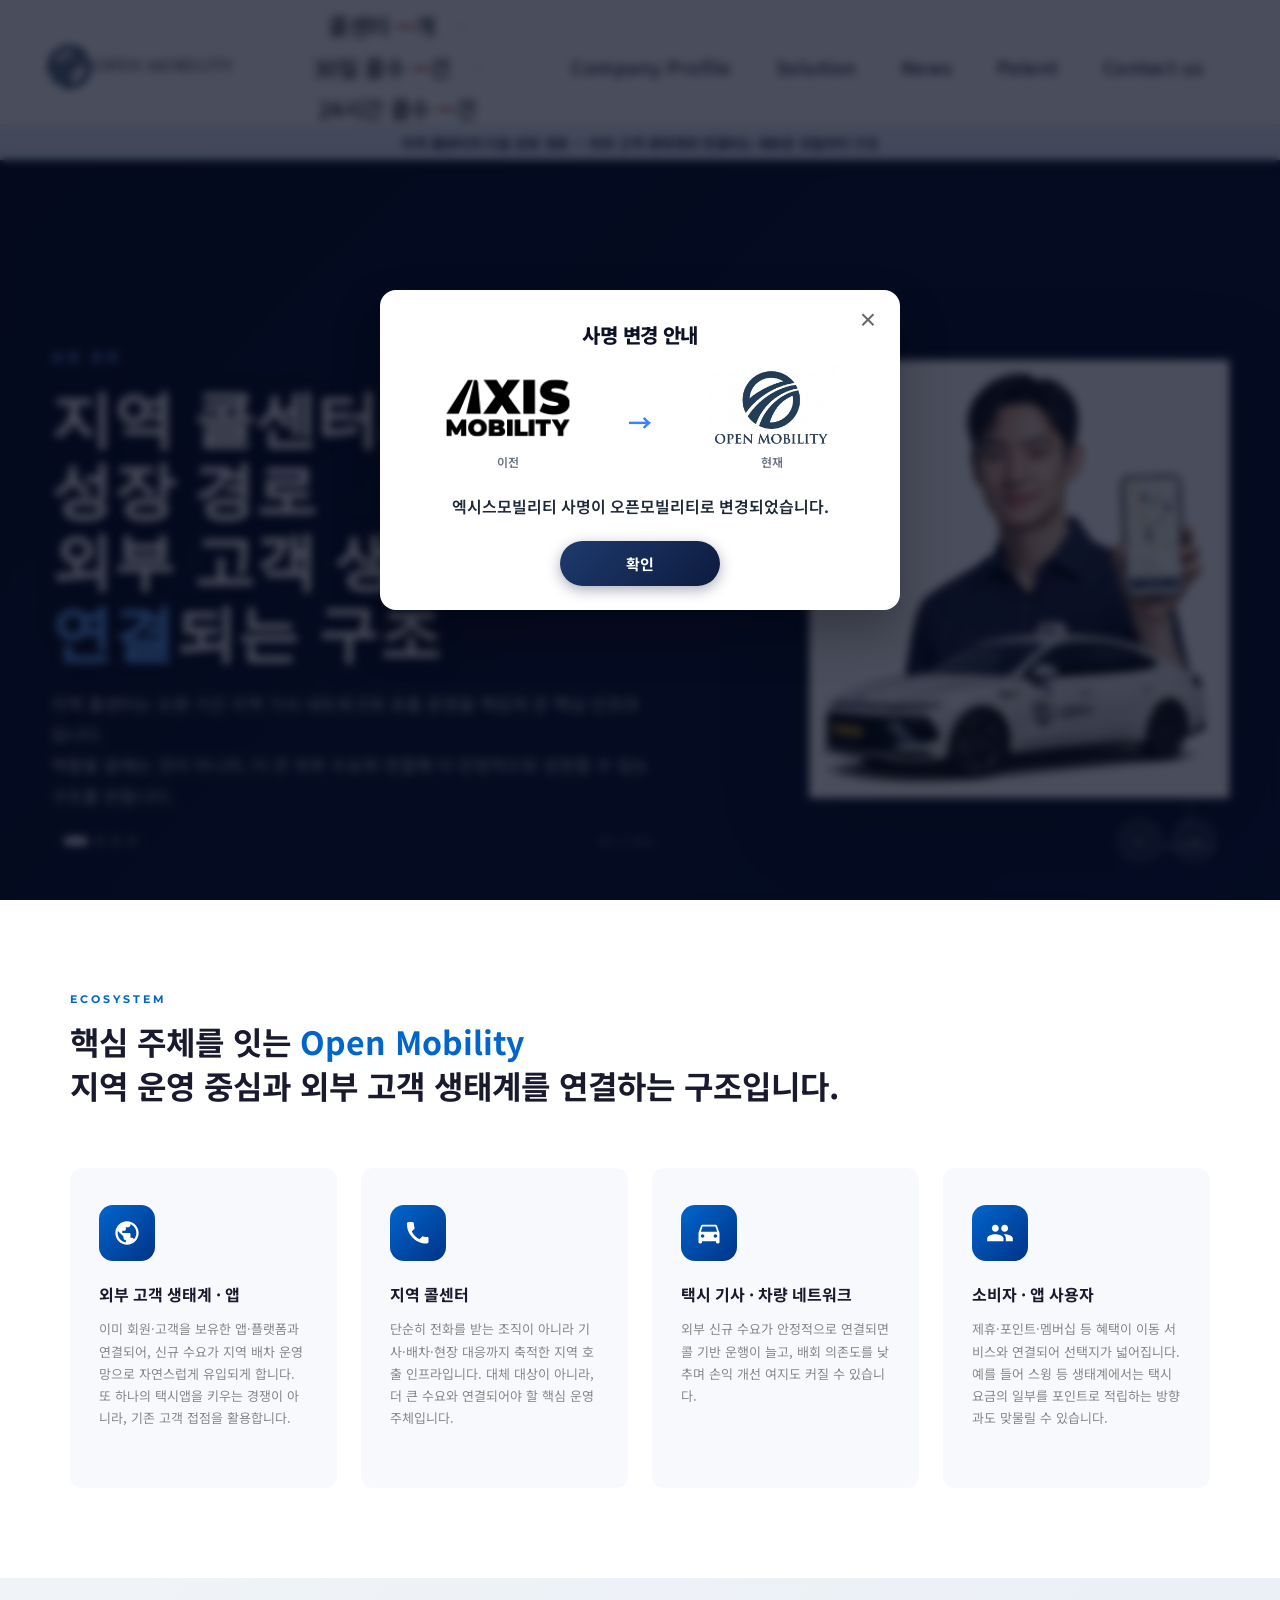
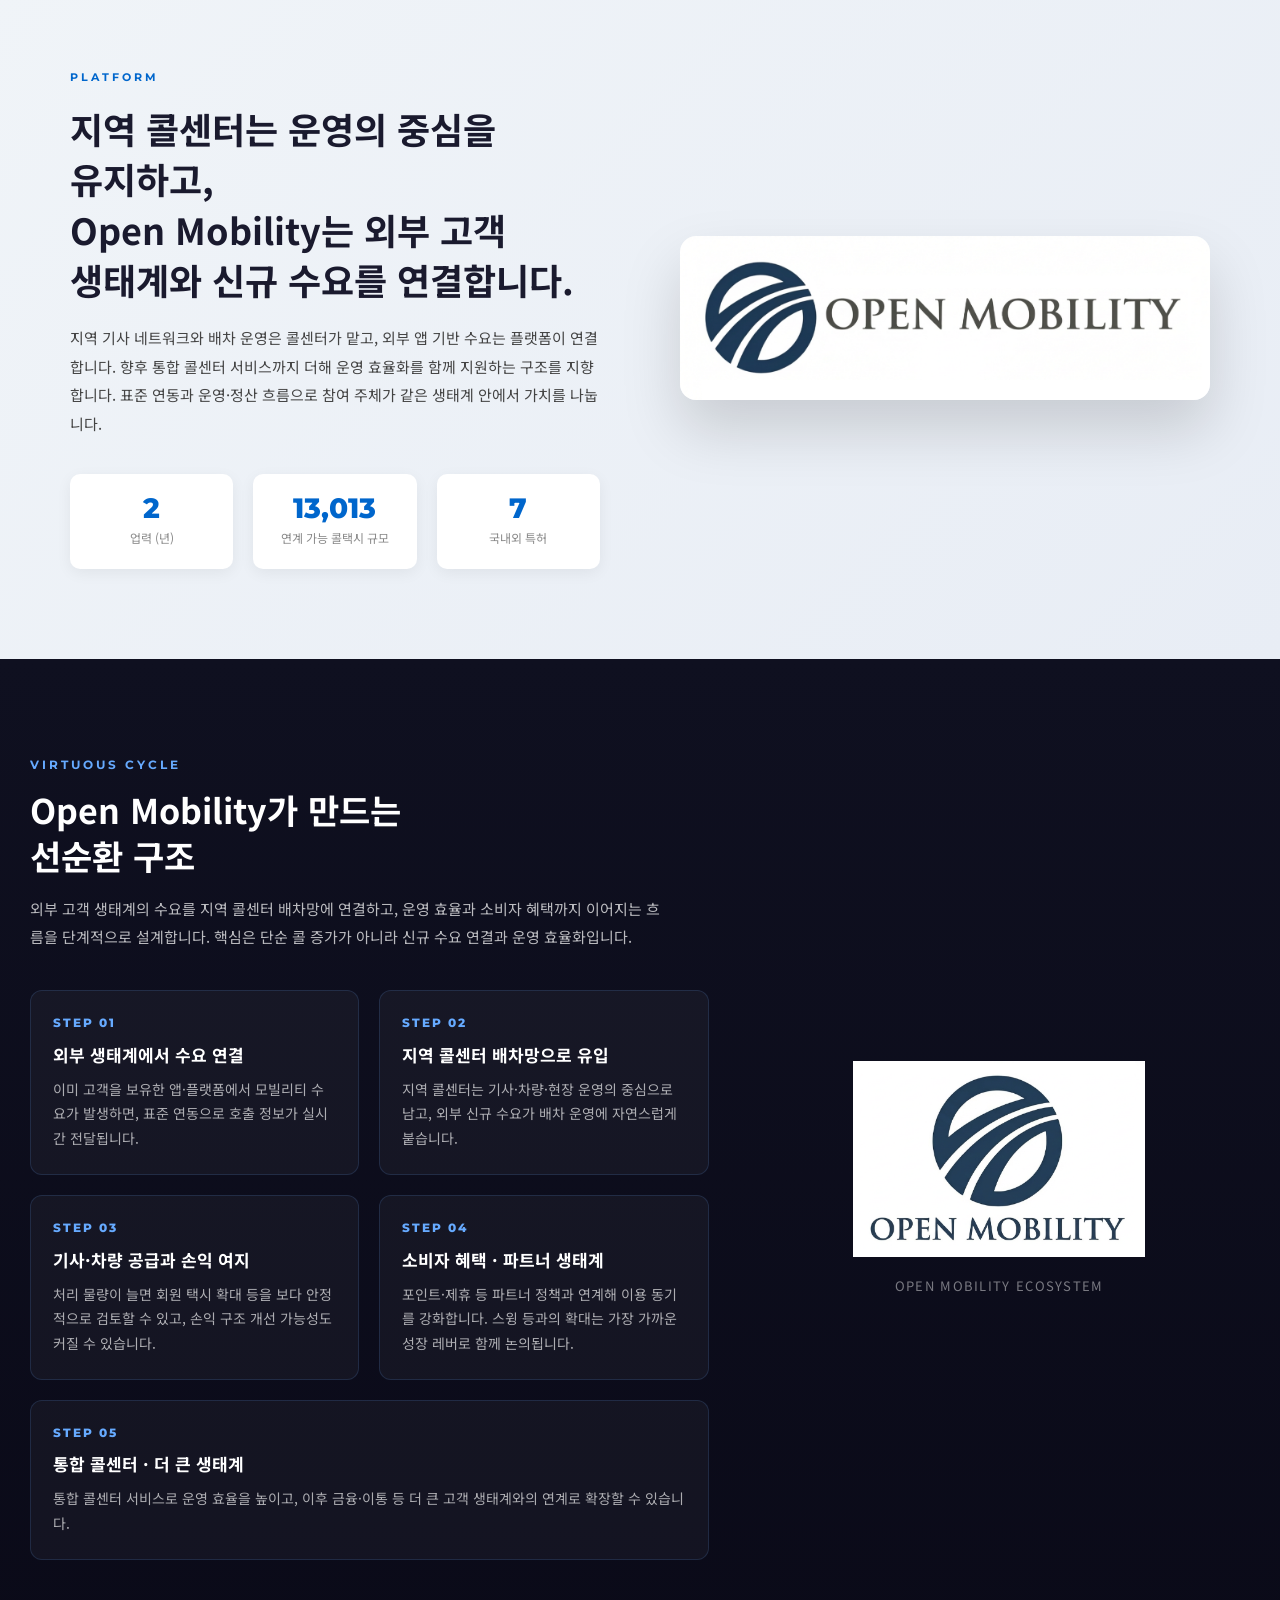
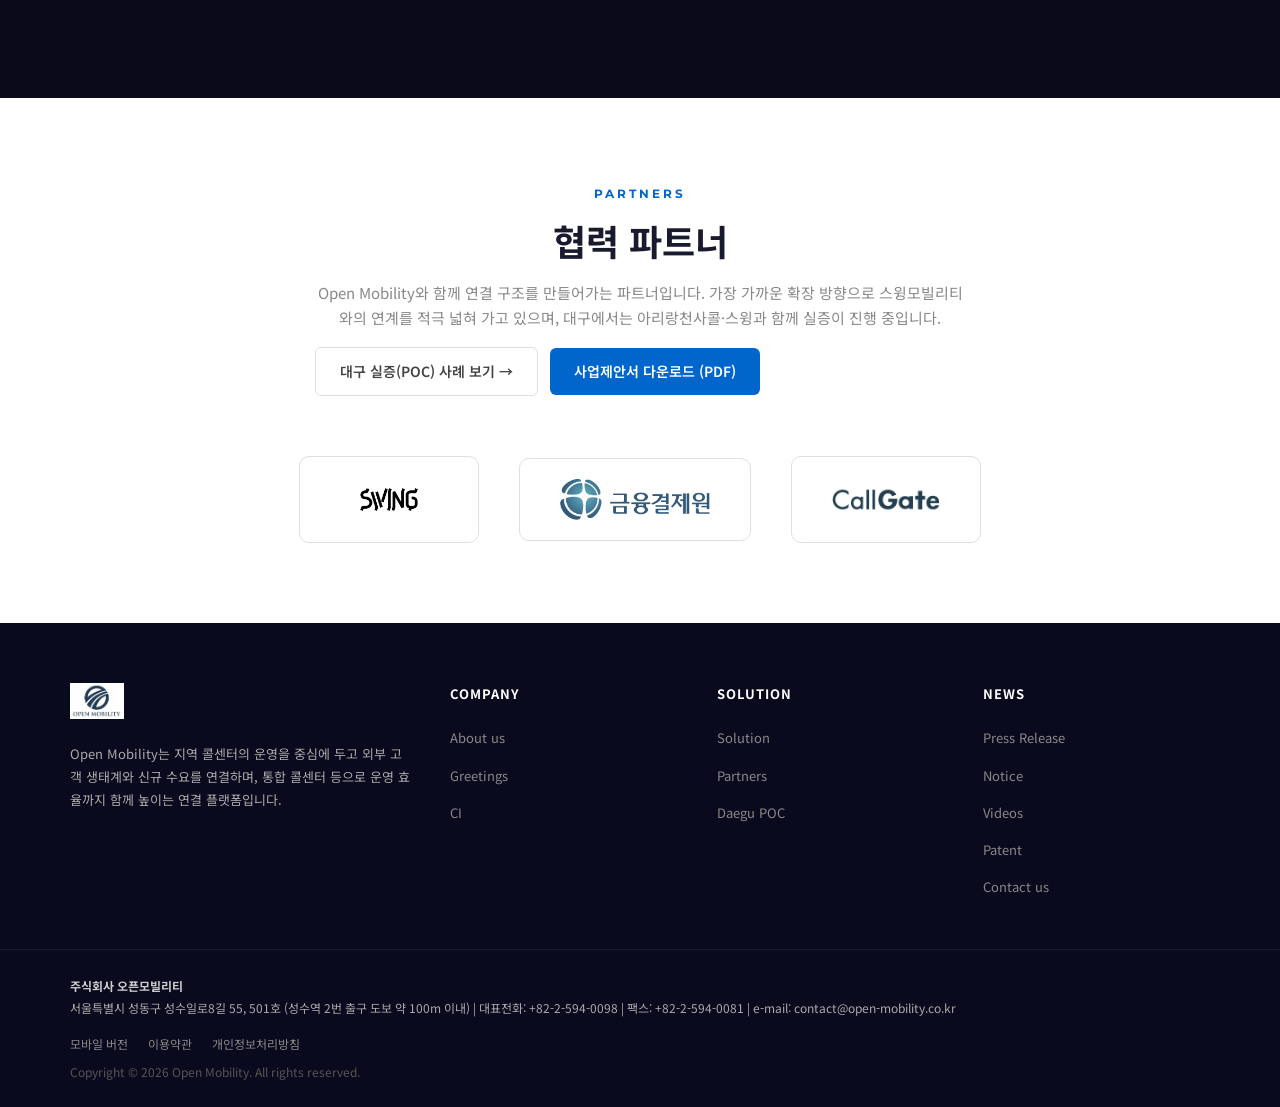
==== commit 40e548fc: "style(site): apply header nav font size to all pages, bump style.css cache Made-with: Cursor" ====
--- a/index.html
+++ b/index.html
@@ -8,7 +8,7 @@
   <script src="js/force-https.js"></script>
   <title>Open Mobility — 지역 콜센터의 다음 성장 경로, 외부 고객 생태계와 연결하는 모빌리티 구조</title>
   <meta name="description" content="Open Mobility는 지역 콜센터의 운영을 중심에 두고 외부 고객 생태계와 신규 수요를 연결하며, 통합 콜센터 등으로 운영 효율까지 함께 높이는 연결 플랫폼입니다.">
-  <link rel="stylesheet" href="css/style.css?v=20260420navMinus20">
+  <link rel="stylesheet" href="css/style.css?v=20260420navSiteWide">
 </head>
 <body class="page-home" data-stats-api-url="">
   <!-- 한글 단일 사이트: KOR/CN 언어 전환 UI 없음 (캐시된 구버전 보이면 강력 새로고침) -->
--- a/css/style.css
+++ b/css/style.css
@@ -258,8 +258,9 @@
   color: var(--accent);
 }
 
-/* 메인 PC: 상단 영문 내비 — ×1.68에서 −20% = 기준 14px × 1.344 */
-.page-home .header-nav .nav-item > a {
+/* PC 상단 영문 내비(메인·서브 공통) — 기준 14px × 1.344 */
+.page-home .header-nav .nav-item > a,
+#header.page-header .header-nav .nav-item > a {
   font-size: calc(14px * 1.4 * 1.2 * 0.8);
 }
 
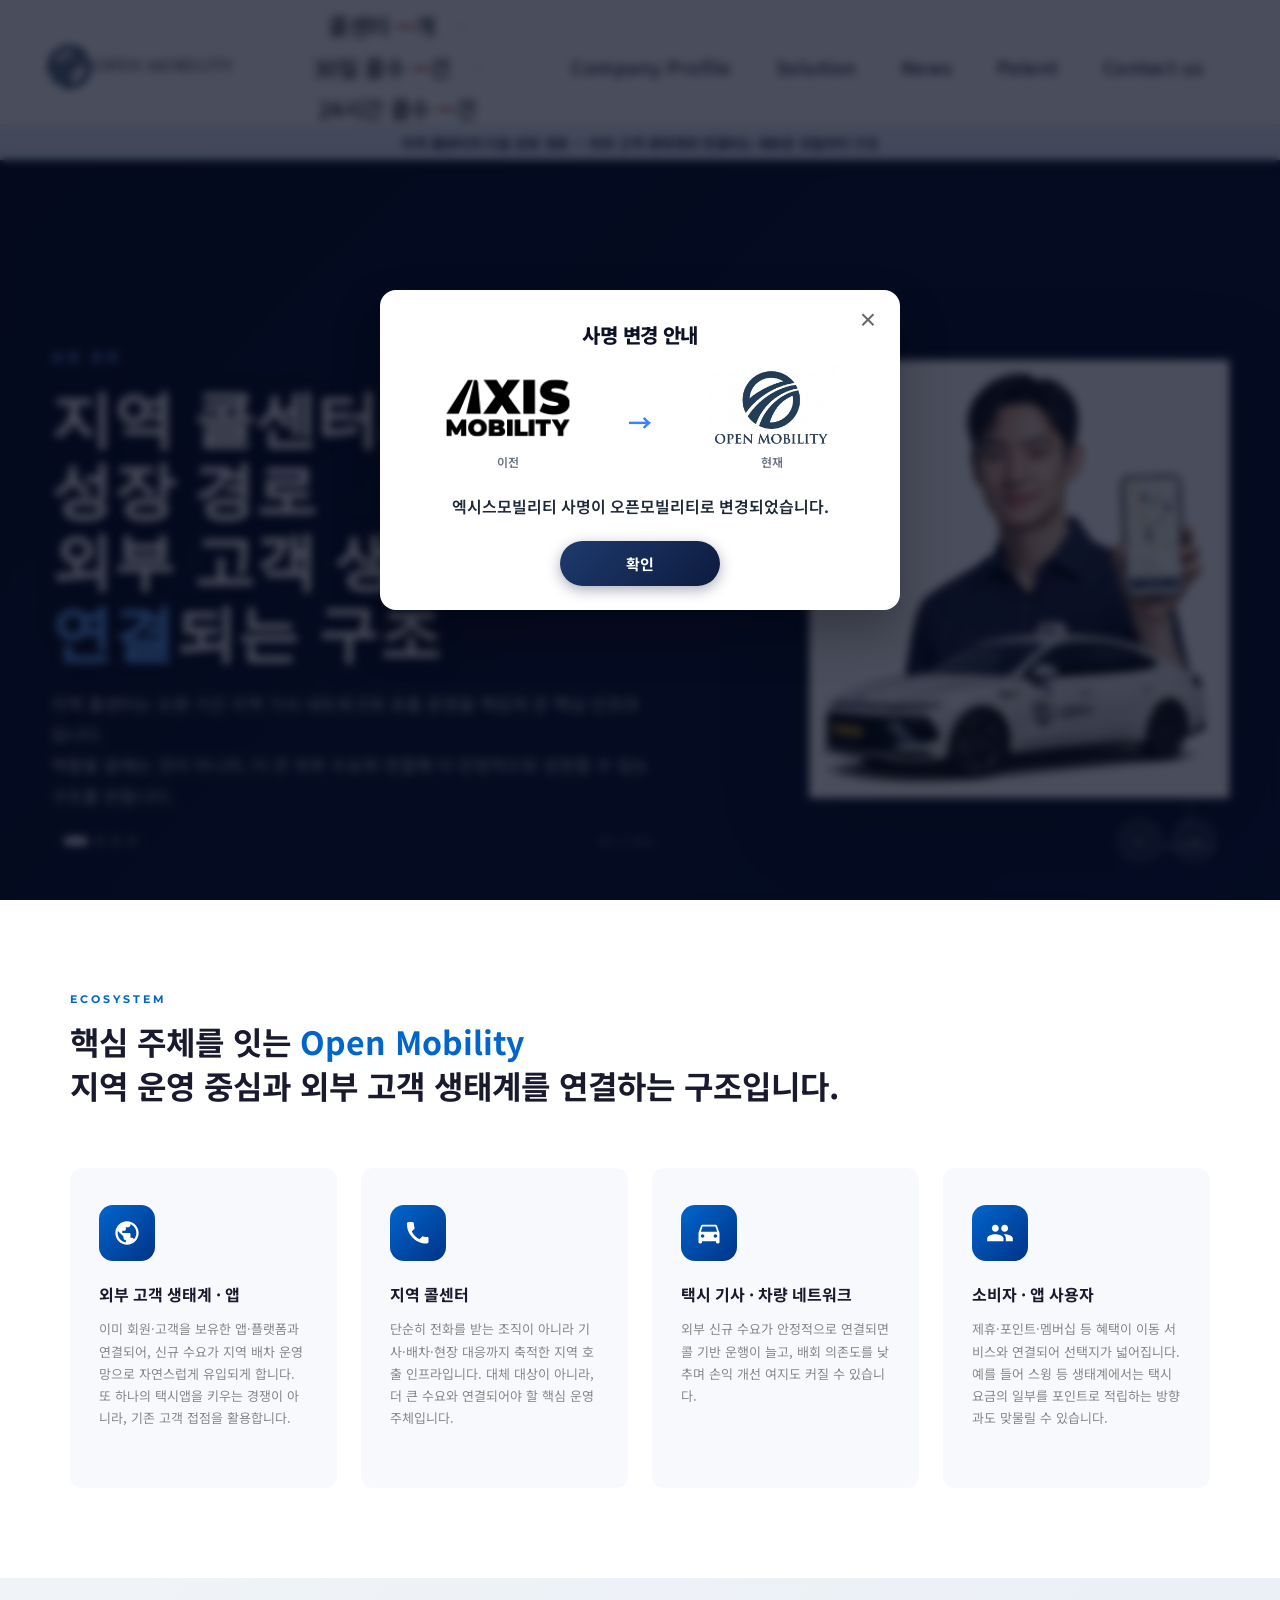
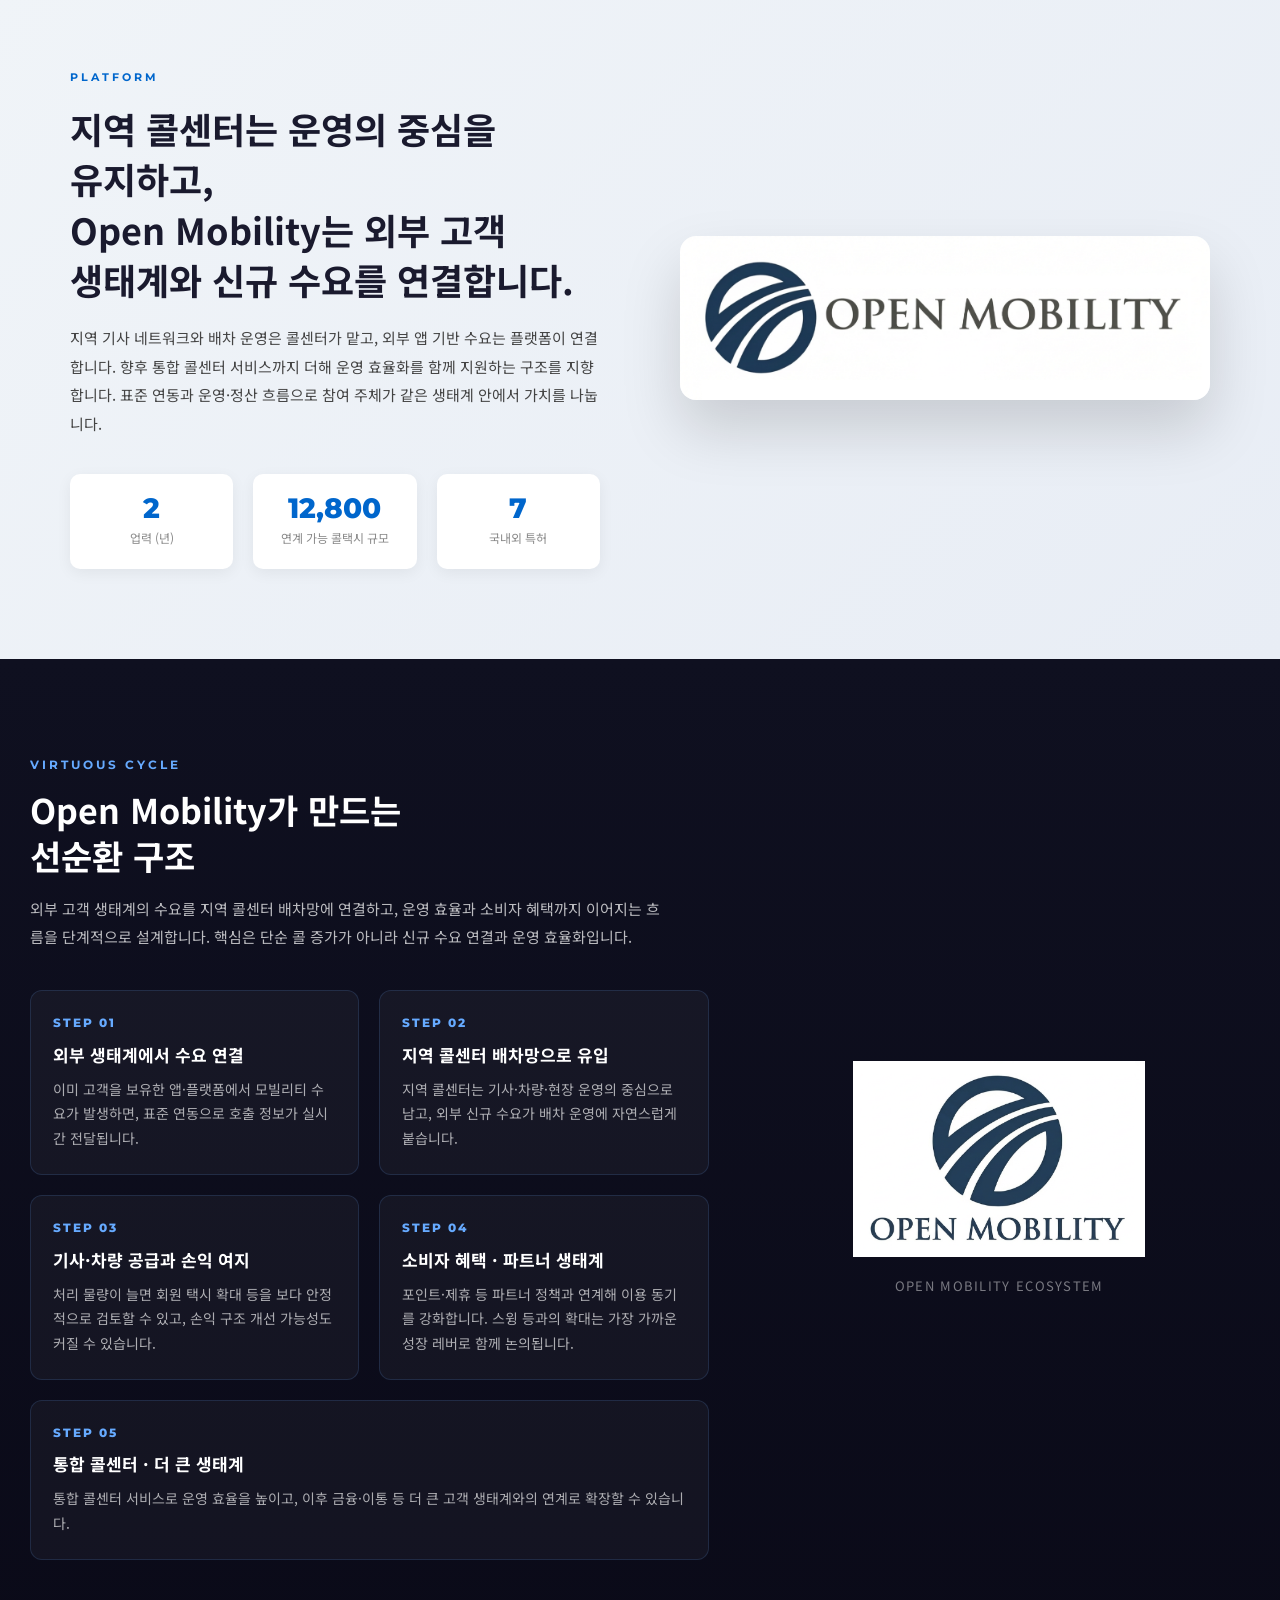
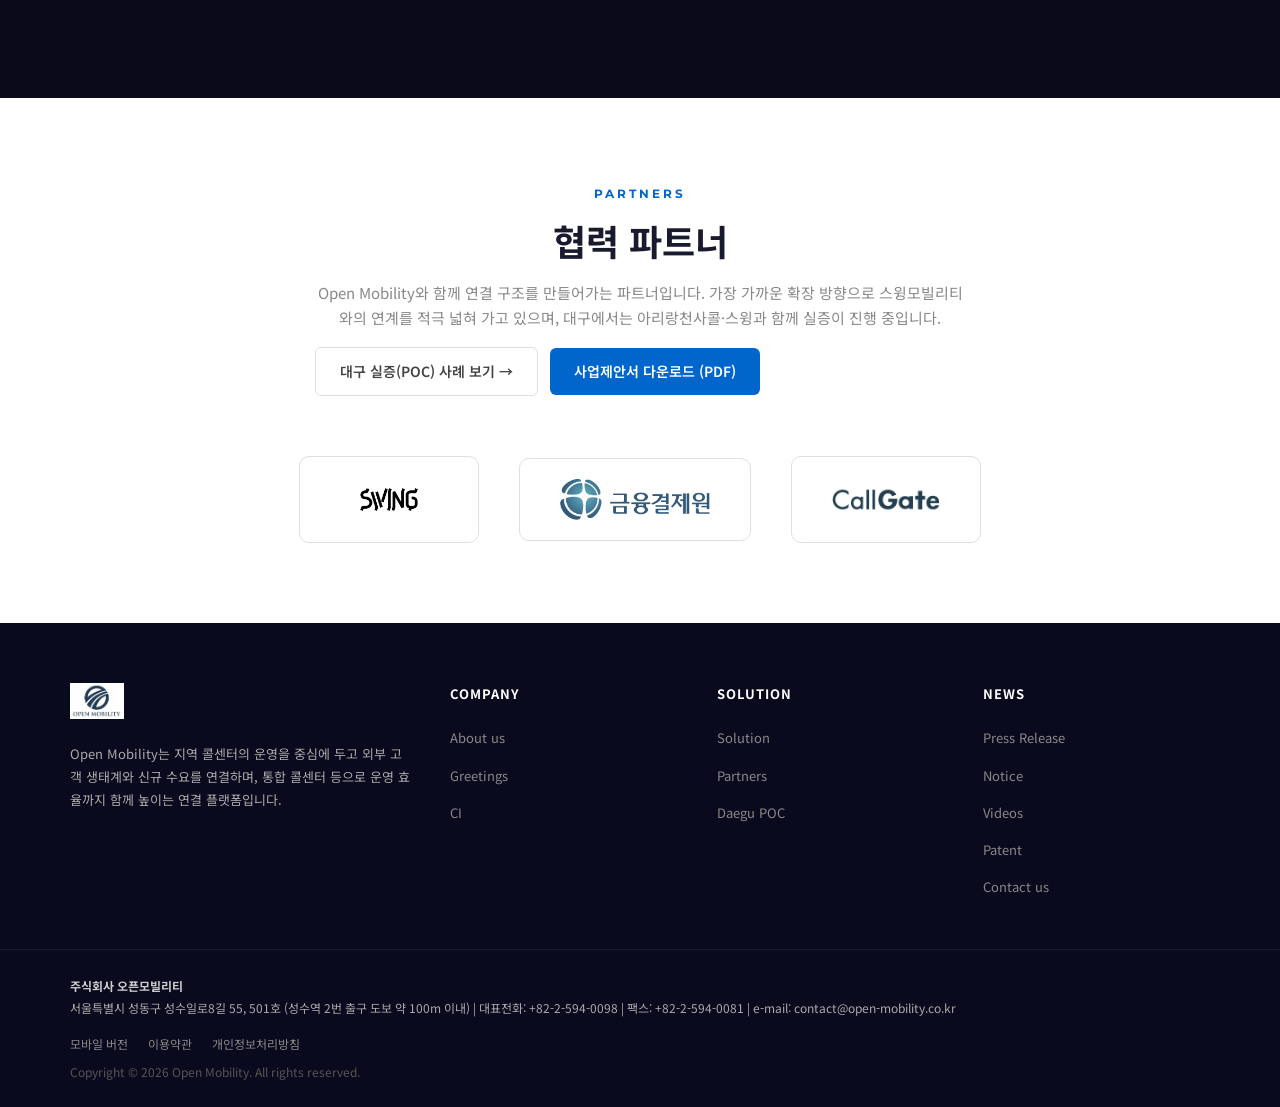
==== commit 91ab53d4: "fix(css): unify header nav font via #header + var, cascade after .nav-item > a Made-with: Cursor" ====
--- a/index.html
+++ b/index.html
@@ -8,7 +8,7 @@
   <script src="js/force-https.js"></script>
   <title>Open Mobility — 지역 콜센터의 다음 성장 경로, 외부 고객 생태계와 연결하는 모빌리티 구조</title>
   <meta name="description" content="Open Mobility는 지역 콜센터의 운영을 중심에 두고 외부 고객 생태계와 신규 수요를 연결하며, 통합 콜센터 등으로 운영 효율까지 함께 높이는 연결 플랫폼입니다.">
-  <link rel="stylesheet" href="css/style.css?v=20260420navSiteWide">
+  <link rel="stylesheet" href="css/style.css?v=20260421navUnified">
 </head>
 <body class="page-home" data-stats-api-url="">
   <!-- 한글 단일 사이트: KOR/CN 언어 전환 UI 없음 (캐시된 구버전 보이면 강력 새로고침) -->
--- a/css/style.css
+++ b/css/style.css
@@ -19,6 +19,8 @@
   --title-strip-bg: linear-gradient(180deg, #e9f0f8 0%, #dde6f2 100%);
   --title-strip-edge: rgba(26, 42, 74, 0.1);
   --title-strip-shadow: inset 0 1px 0 rgba(255, 255, 255, 0.55), 0 1px 0 rgba(0, 51, 102, 0.06);
+  /* 상단 영문 내비: 메인·서브 동일 (기본 14px 대비 ×1.344) */
+  --header-nav-link-size: calc(14px * 1.4 * 1.2 * 0.8);
 }
 
 /* 메인 전용: 화이트 헤더에서 통계·라벨 대비 (숫자는 진한 레드) */
@@ -258,12 +260,6 @@
   color: var(--accent);
 }
 
-/* PC 상단 영문 내비(메인·서브 공통) — 기준 14px × 1.344 */
-.page-home .header-nav .nav-item > a,
-#header.page-header .header-nav .nav-item > a {
-  font-size: calc(14px * 1.4 * 1.2 * 0.8);
-}
-
 .page-home .hamburger span,
 #header.page-header .hamburger span {
   background: var(--primary);
@@ -295,6 +291,11 @@
 
 .nav-item > a:hover {
   color: #66aaff;
+}
+
+/* id="header" 인 모든 페이지: 상단 내비 글자 = 메인과 동일 (.nav-item > a 14px 보다 뒤·구체성 높음) */
+#header .header-nav .nav-item > a {
+  font-size: var(--header-nav-link-size);
 }
 
 .nav-item:hover .dropdown {
